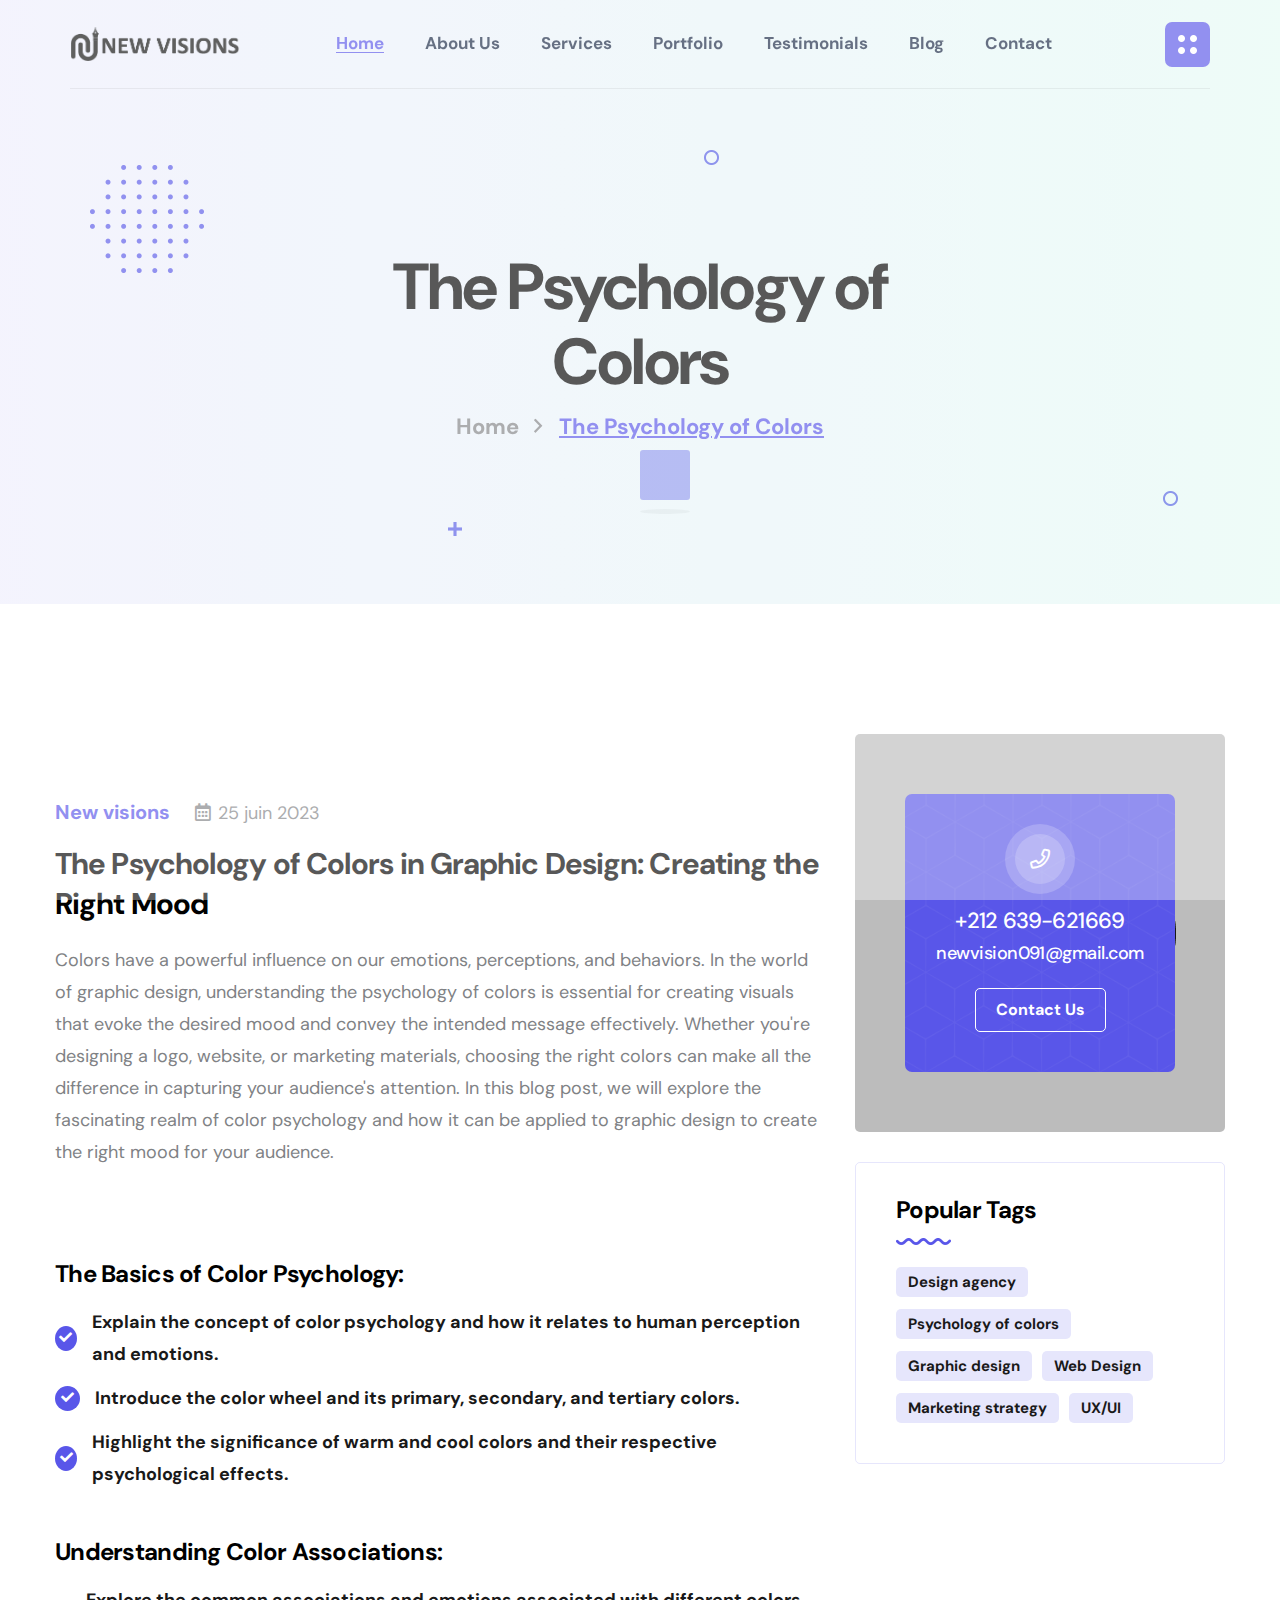
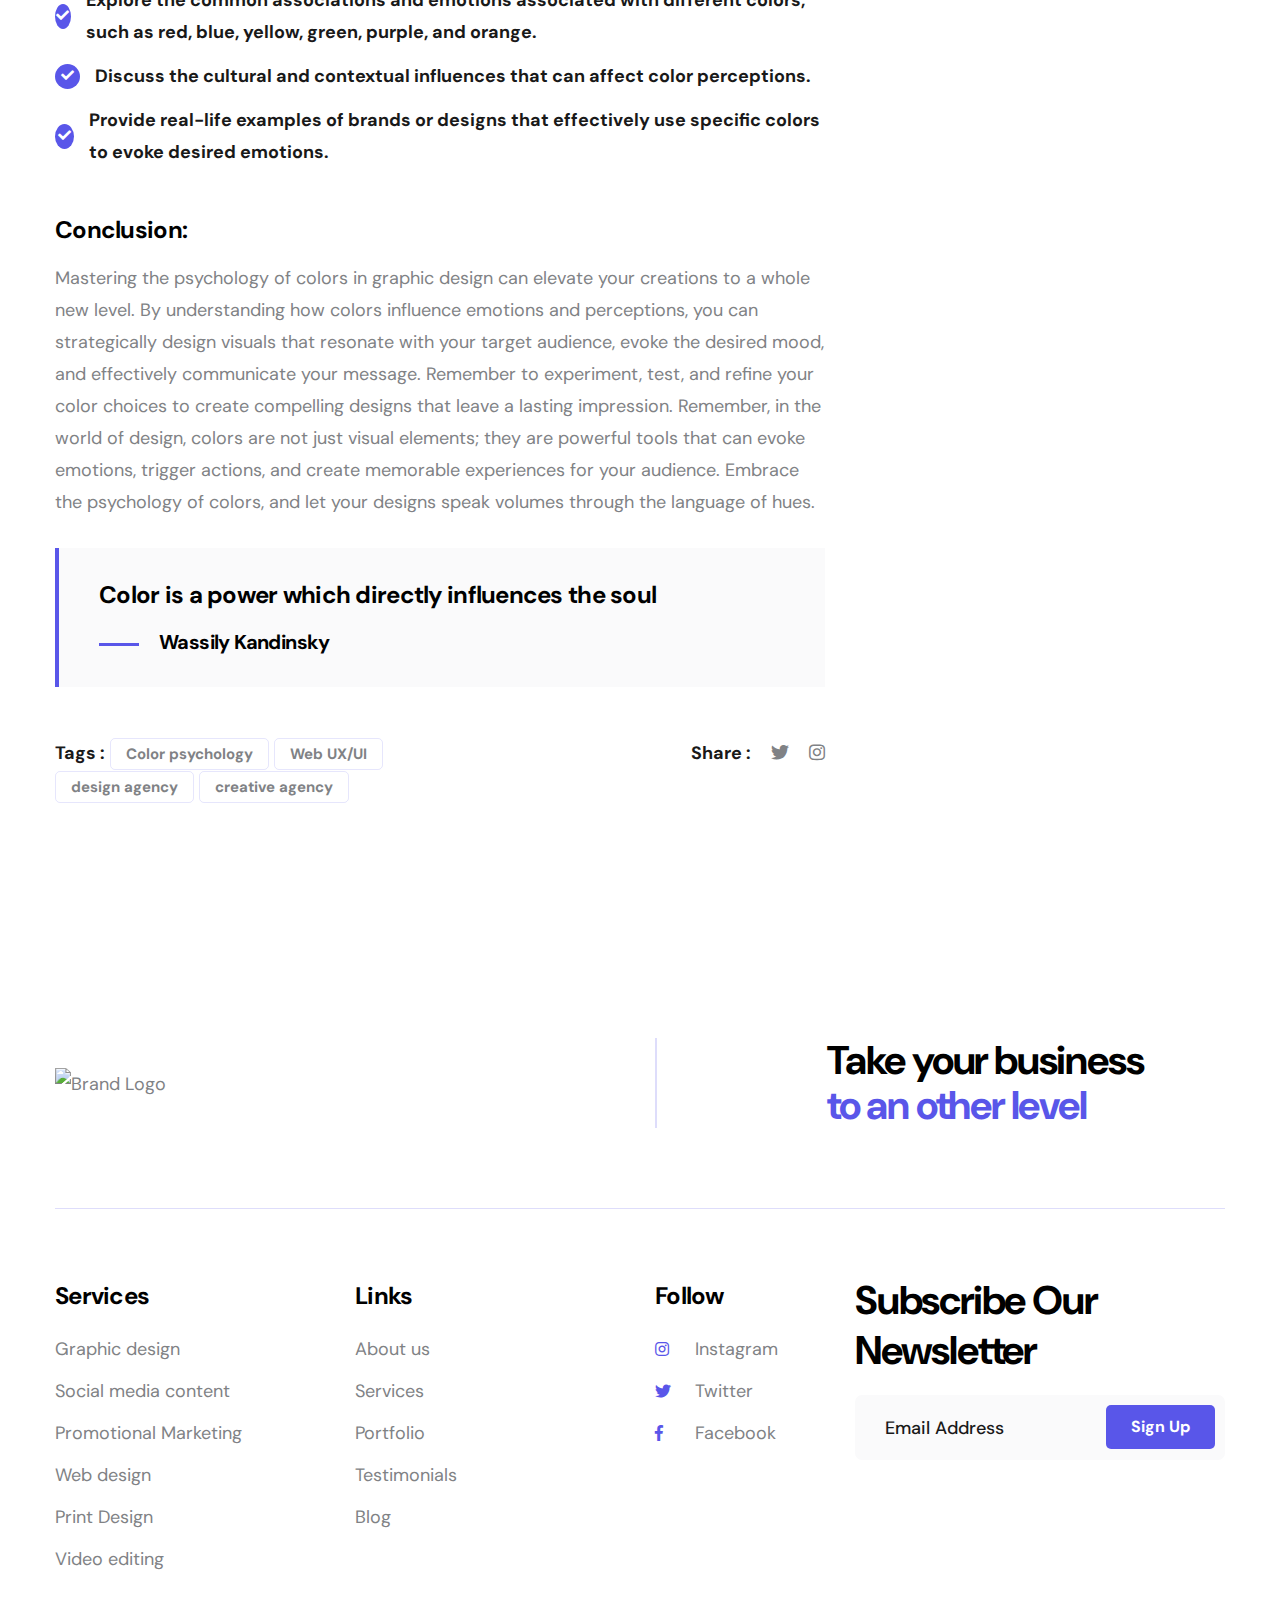
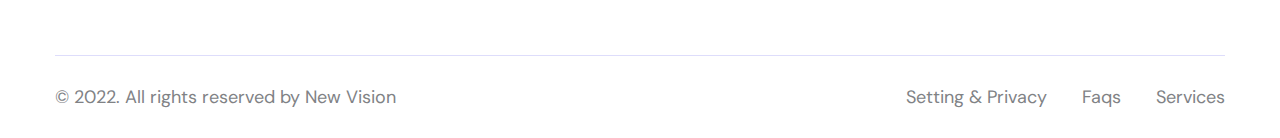
==== blog-details.html @ c5719b94 "Add files via upload" ====
<!DOCTYPE html>
<html lang="en">

<head>
    <!--====== Required meta tags ======-->
    <meta charset="utf-8">
    <meta http-equiv="x-ua-compatible" content="ie=edge">
    <meta name="description" content="">
    <meta name="viewport" content="width=device-width, initial-scale=1, shrink-to-fit=no">
    <!--====== Title ======-->
    <title>New Visions - Design agency</title>
    <!--====== Favicon Icon ======-->
    <link rel="shortcut icon" href="assets/images/favicon.ico" type="image/png">
    <!--====== Default css ======-->
    <link rel="stylesheet" href="assets/css/default.css">
    <!--====== Style css ======-->
    <link rel="stylesheet" href="assets/css/style.css">
    <!--====== Responsive css ======-->
    <link rel="stylesheet" href="assets/css/responsive.css">
</head>

<body>
    <!--====== Start Preloader ======-->
    <div class="preloader">
        <div class="loader">
            <div class="pre-shadow"></div>
            <div class="pre-box"></div>
        </div>
    </div>
    <!--====== End Preloader ======-->
    <!--====== offcanvas-panel ======-->
    <div class="offcanvas-panel">
        <div class="panel-overlay"></div>
        <div class="offcanvas-panel-inner">
            <div class="panel-logo">
                <a href="index.html"><img style="height: 90px; width: auto;" class="lazy"
                        data-src="assets/images/logo/logo-2.png" alt="Qempo"></a>
            </div>
            <div class="about-us">
                <h5 class="panel-widget-title">About Us</h5>
                <p>
                    We are a team of passionate designers and developers who believe in the power of creativity to
                    transform
                    brands and businesses.
                </p>
            </div>
            <div class="contact-us">
                <h5 class="panel-widget-title">Contact Us</h5>
                <ul>
                    <li>
                        <i class="fal fa-map-marker-alt"></i>
                          Morocco
                    </li>
                    <li>
                        <i class="fal fa-envelope-open"></i>
                        <a href="mailto:newvision091@gmail.com"> newvision091@gmail.com</a>
                    </li>
                    <li>
                        <i class="fal fa-phone"></i>
                        <a href="tel:+212 39-621669">+212 39-621669</a>
                    </li>
                </ul>
            </div>
            <a href="#" class="panel-close"><i class="fal fa-times"></i></a>
        </div>
    </div><!--====== offcanvas-panel ======-->
    <!--====== Start Header Section ======-->
    <header class="theme-header transparent-header">
        <!-- header Navigation -->
        <div class="header-navigation navigation-style-v1">
            <div class="nav-overlay"></div>
            <div class="container-fluid">
                <div class="primary-menu">
                    <div class="site-branding">
                        <a href="index.html" class="brand-logo"><img class="lazy"
                                data-src="assets/images/logo/logo-3.png" alt="Site Logo"></a>
                    </div>
                    <div class="nav-menu">
                        <!-- Navbar Close -->
                        <div class="navbar-close"><i class="far fa-times"></i></div>
                        <!-- Nav Search -->
                        <div class="nav-search">
                            <form>
                                <div class="form_group">
                                    <input type="email" class="form_control" placeholder="Search Here" name="email"
                                        required>
                                    <button class="search-btn"><i class="fas fa-search"></i></button>
                                </div>
                            </form>
                        </div>
                        <!-- Main Menu -->
                        <nav class="main-menu">
                            <ul>
                                <li class="menu-item"><a href="#home" class="page-scroll active nav-link">Home</a></li>
                                <li class="menu-item"><a href="#about" class="page-scroll nav-link">About us</a></li>
                                <li class="menu-item"><a href="#services" class="page-scroll nav-link">Services</a></li>
                                <li class="menu-item"><a href="#portfolio" class="page-scroll nav-link">Portfolio</a>
                                </li>
                                <li class="menu-item "><a href="#testimonial"
                                        class="page-scroll nav-link">Testimonials</a></li>
                                <li class="menu-item"><a href="blogs.html">Blog</a></li>
                                <li class="menu-item"><a href="#contact" class="page-scroll nav-link">Contact</a></li>
                            </ul>
                        </nav>
                    </div>
                    <div class="header-right-nav">
                        <ul>
                            <li class="bar-item"><a href="#"><img class="lazy" data-src="assets/images/dot.png"
                                        alt="dot"></a></li>
                            <li class="navbar-toggle-btn">
                                <div class="navbar-toggler">
                                    <span></span>
                                    <span></span>
                                    <span></span>
                                </div>
                            </li>
                        </ul>
                    </div>
                </div>
            </div>

        </div>
    </header><!--====== End Header Section ======-->
    <section class="page-banner bg_cover position-relative z-1">
        <div class="shape shape-one scene"><span data-depth="1"><img src="assets/images/shape/shape-1.png"
                    alt=""></span></div>
        <div class="shape shape-two scene"><span data-depth="2"><img src="assets/images/shape/shape-2.png"
                    alt=""></span></div>
        <div class="shape shape-three scene"><span data-depth="3"><img src="assets/images/shape/shape-3.png"
                    alt=""></span></div>
        <div class="shape shape-four scene"><span data-depth="4"><img src="assets/images/shape/shape-2.png"
                    alt=""></span></div>
        <div class="container">
            <div class="row justify-content-center">
                <div class="col-lg-7">
                    <div class="page-title text-center">
                        <h1>The Psychology of Colors</h1>
                        <ul class="breadcrumbs-link">
                            <li><a href="index.html">Home</a></li>
                            <li class="active">The Psychology of Colors</li>
                        </ul>
                    </div>
                </div>
            </div>
        </div>
    </section>
    <!--====== End Page-banner section ======-->
    <!--====== Start Blog Details section ======-->
    <section class="blog-details-section pt-130 pb-100">
        <div class="container">
            <div class="row">
                <div class="col-xl-8 col-lg-7">
                    <div class="blog-details-wrapper wow fadeInUp">
                        <div class="blog-post-item">
                            <div class="post-thumbnail mb-30">
                                <img src="assets/images/blog/blog-single-1.jpg" alt="">
                            </div>
                            <div class="entry-content">
                                <div class="post-meta">
                                    <ul>
                                        <li><span><a href="index.html" class="cat-link">New visions</a></span></li>
                                        <li><span><i class="far fa-calendar-alt"></i><a href="#">25 juin 2023</a></span>
                                        </li>
                                    </ul>
                                </div>
                                <h3 class="title">The Psychology of Colors in Graphic Design: Creating the Right Mood
                                </h3>
                                <p>Colors have a powerful influence on our emotions, perceptions, and behaviors. In the
                                    world of graphic design, understanding the psychology of colors is essential for
                                    creating visuals that evoke the desired mood and convey the intended message
                                    effectively. Whether you're designing a logo, website, or marketing materials,
                                    choosing the right colors can make all the difference in capturing your audience's
                                    attention. In this blog post, we will explore the fascinating realm of color
                                    psychology and how it can be applied to graphic design to create the right mood for
                                    your audience.
                                </p>
                                <div class="content-img">
                                    <img src="assets/images/blog/blog-single-2.jpg" alt="">
                                </div>
                                <h4>The Basics of Color Psychology:</h4>
                                <ul class="list-style-one mb-45">
                                    <li>Explain the concept of color psychology and how it relates to human perception
                                        and emotions.
                                    </li>
                                    <li>Introduce the color wheel and its primary, secondary, and tertiary colors.
                                    </li>
                                    <li>Highlight the significance of warm and cool colors and their respective
                                        psychological effects.
                                    </li>
                                </ul>


                                <h4>Understanding Color Associations:</h4>
                                <ul class="list-style-one mb-45">
                                    <li>Explore the common associations and emotions associated with different colors,
                                        such as red, blue, yellow, green, purple, and orange.

                                    </li>
                                    <li>Discuss the cultural and contextual influences that can affect color
                                        perceptions.

                                    </li>
                                    <li>Provide real-life examples of brands or designs that effectively use specific
                                        colors to evoke desired emotions.

                                    </li>
                                </ul>



                                <h4>Conclusion:</h4>

                                <p>
                                    Mastering the psychology of colors in graphic design can elevate your creations to a
                                    whole new level. By understanding how colors influence emotions and perceptions, you
                                    can strategically design visuals that resonate with your target audience, evoke the
                                    desired mood, and effectively communicate your message. Remember to experiment,
                                    test, and refine your color choices to create compelling designs that leave a
                                    lasting impression.

                                    Remember, in the world of design, colors are not just visual elements; they are
                                    powerful tools that can evoke emotions, trigger actions, and create memorable
                                    experiences for your audience. Embrace the psychology of colors, and let your
                                    designs speak volumes through the language of hues.




                                </p>
                                <blockquote class="mb-50">
                                    <div class="content">
                                        <h4>Color is a power which directly influences the soul</h4>
                                        <h5>Wassily Kandinsky</h5>
                                    </div>
                                </blockquote>
                                <div class="post-share-tag mb-30">
                                    <div class="row">
                                        <div class="col-lg-6">
                                            <div class="post-tag-cloud mb-30">
                                                <ul>
                                                    <li class="item-heading">Tags :</li>
                                                    <li><a href="#">Color psychology</a></li>
                                                    <li><a href="#">Web UX/UI</a></li>
                                                    <li><a href="#">design agency</a></li>
                                                    <li><a href="#">creative agency</a></li>

                                                </ul>
                                            </div>
                                        </div>
                                        <div class="col-lg-6">
                                            <div class="social-share float-lg-right mb-30">
                                                <ul class="social-link">
                                                    <li class="item-heading">Share :</li>
                                                    <li><a href="https://twitter.com/New_Vision_G"><i
                                                                class="fab fa-twitter"></i></a></li>
                                                    <li><a href="https://www.instagram.com/new_visions_agency/"><i
                                                                class="fab fa-instagram"></i></a></li>
                                                </ul>
                                            </div>
                                        </div>
                                    </div>
                                </div>
                            </div>
                        </div>

                    </div>
                </div>
                <div class="col-xl-4 col-lg-5">
                    <div class="sidebar-widget-area">
                        <div class="widget contact-info-widget bg_cover mb-30 wow fadeInUp"
                            style="background-image: url(assets/images/widget/contact-1.jpg);">
                            <div class="contact-info-box text-center">
                                <div class="icon">
                                    <i class="far fa-phone"></i>
                                </div>
                                <div class="info">
                                    <h4><a href="tel:+01234567899">+212 639-621669</a></h4>
                                    <h5><a href="mailto:support@gmail.com">newvision091@gmail.com</a></h5>
                                    <a href="#" class="main-btn bordered-btn">Contact us</a>
                            </div>
                            </div>
                        </div>
                        <div class="widget tag-cloud-widget mb-30 wow fadeInUp">
                            <h4 class="widget-title">Popular Tags</h4>
                            <a href="#">Design agency</a>
                            <a href="#">Psychology of colors</a>
                            <a href="#">Graphic design</a>
                            <a href="#">Web Design</a>
                            <a href="#">Marketing strategy</a>
                            <a href="#">UX/UI</a>
                        </div>
                    </div>
                </div>
            </div>
        </div>
    </section>
    <!--====== End Blog Details section ======-->
    <!--====== Start Footer ======-->
    <footer class="footer-area">
        <div class="container">
            <div class="footer-top pt-75 pb-40">
                <div class="row align-items-center">
                    <div class="col-md-6">
                        <div class="footer-logo mb-40 wow fadeInLeft">
                            <a href="index.html"> <img style="height: 100px; width: auto;" class="lazy"
                                    data-src="assets/images/logo/logo-2.png" alt="Brand Logo"></a>
                        </div>
                    </div>
                    <div class="col-md-6">
                        <div class="text-wrapper mb-40 wow fadeInRight">
                            <h3>Take your business
                                <span class="blue-dark">to an other level</span>
                            </h3>
                        </div>
                    </div>
                </div>
            </div>
            <div class="footer-widget pt-70 pb-40">
                <div class="row">
                    <div class="col-lg-3 col-md-6 col-sm-12">
                        <div class="widget footer-nav-widget mb-40 wow fadeInUp" data-wow-delay=".15s">
                            <h4 class="widget-title">Services</h4>
                            <ul class="widget-nav">
                                <li><a>Graphic design</a></li>
                                <li><a>Social media content</a></li>
                                <li><a>Promotional Marketing</a></li>
                                <li><a>Web design</a></li>
                                <li><a>Print Design</a></li>
                                <li><a>Video editing</a></li>


                            </ul>
                        </div>
                    </div>
                    <div class="col-lg-3 col-md-6 col-sm-12">
                        <div class="widget footer-nav-widget mb-40 wow fadeInUp" data-wow-delay=".20s">
                            <h4 class="widget-title">Links</h4>
                            <ul class="widget-nav">
                                <li><a href="#about">About us</a></li>
                                <li><a href="#services">Services</a></li>
                                <li><a href="portfolio.html">Portfolio</a></li>
                                <li><a href="#testimonial">Testimonials</a></li>
                                <li><a href="services.html">Blog</a></li>
                            </ul>
                        </div>
                    </div>
                    <div class="col-lg-2 col-md-6 col-sm-12">
                        <div class="widget social-widget mb-40 wow fadeInUp" data-wow-delay=".25s">
                            <h4 class="widget-title">Follow</h4>
                            <ul class="social-nav">
                                <li><a href="https://www.instagram.com/new_visions_agency/?hl=en"><i
                                            class="fab fa-instagram"></i>Instagram</a></li>
                                <li><a href="https://twitter.com/New_Vision_G"><i class="fab fa-twitter"></i>Twitter</a>
                                </li>
                                <li><a href="https://www.facebook.com/newvisionlogos11/"><i
                                            class="fab fa-facebook-f"></i>Facebook</a></li>
                            </ul>
                        </div>
                    </div>
                    <div class="col-lg-4 col-md-6 col-sm-12">
                        <div class="widget newsletter-widget mb-40 wow fadeInUp" data-wow-delay=".30s">
                            <div class="newsletter-content">
                                <h3>Subscribe Our
                                    Newsletter</h3>
                                <form>
                                    <div class="form_group">
                                        <input type="email" class="form_control" placeholder="Email Address"
                                            name="email" required>
                                        <button class="main-btn">Sign Up</button>
                                    </div>
                                </form>
                            </div>
                        </div>
                    </div>
                </div>
            </div>
            <div class="footer-copyright">
                <div class="row">
                    <div class="col-lg-6">
                        <div class="copyright-text">
                            <p>&copy; 2022. All rights reserved by New Vision</p>
                        </div>
                    </div>
                    <div class="col-lg-6">
                        <div class="footer-nav float-lg-right">
                            <ul>
                                <li><a href="service-details.html">Setting & Privacy </a></li>
                                <li><a href="service-details.html">Faqs</a></li>
                                <li><a href="service-details.html">Services</a></li>
                            </ul>
                        </div>
                    </div>
                </div>
            </div>
        </div>
    </footer><!--====== End Footer ======-->
    <!--====== back-to-top ======-->
    <a href="#" class="back-to-top"><i class="far fa-angle-up"></i></a>
    <!--====== Jquery js ======-->
    <script src="assets/vendor/jquery-3.6.0.min.js"></script>
    <!--====== Bootstrap js ======-->
    <script src="assets/vendor/popper/popper.min.js"></script>
    <!--====== Bootstrap js ======-->
    <script src="assets/vendor/bootstrap/js/bootstrap.min.js"></script>
    <!--====== Slick js ======-->
    <script src="assets/vendor/slick/slick.min.js"></script>
    <!--====== Magnific js ======-->
    <script src="assets/vendor/magnific-popup/dist/jquery.magnific-popup.min.js"></script>
    <!--====== Isotope js ======-->
    <script src="assets/vendor/isotope.min.js"></script>
    <!--====== Imagesloaded js ======-->
    <script src="assets/vendor/imagesloaded.min.js"></script>
    <!--====== Counterup js ======-->
    <script src="assets/vendor/jquery.counterup.min.js"></script>
    <!--====== Waypoints js ======-->
    <script src="assets/vendor/jquery.waypoints.js"></script>
    <!--====== Nice-select js ======-->
    <script src="assets/vendor/nice-select/js/jquery.nice-select.min.js"></script>
    <!--====== WOW js ======-->
    <script src="assets/vendor/wow.min.js"></script>
    <!--====== Parallax js ======-->
    <script src="assets/vendor/parallax.min.js"></script>
    <!--====== Main js ======-->
    <script src="assets/js/theme.js"></script>
</body>

</html>
---- assets/css/default.css ----
/*---------------------------------------
    - Margin & Padding
-----------------------------------------*/
/*-- Margin Top --*/
.mt-5 {
  margin-top: 5px; }

.mt-10 {
  margin-top: 10px; }

.mt-15 {
  margin-top: 15px; }

.mt-20 {
  margin-top: 20px; }

.mt-25 {
  margin-top: 25px; }

.mt-30 {
  margin-top: 30px; }

.mt-35 {
  margin-top: 35px; }

.mt-40 {
  margin-top: 40px; }

.mt-45 {
  margin-top: 45px; }

.mt-50 {
  margin-top: 50px; }

.mt-55 {
  margin-top: 55px; }

.mt-60 {
  margin-top: 60px; }

.mt-65 {
  margin-top: 65px; }

.mt-70 {
  margin-top: 70px; }

.mt-75 {
  margin-top: 75px; }

.mt-80 {
  margin-top: 80px; }

.mt-85 {
  margin-top: 85px; }

.mt-90 {
  margin-top: 90px; }

.mt-95 {
  margin-top: 95px; }

.mt-100 {
  margin-top: 100px; }

.mt-105 {
  margin-top: 105px; }

.mt-110 {
  margin-top: 110px; }

.mt-115 {
  margin-top: 115px; }

.mt-120 {
  margin-top: 120px; }

.mt-125 {
  margin-top: 125px; }

.mt-130 {
  margin-top: 130px; }

.mt-135 {
  margin-top: 135px; }

.mt-140 {
  margin-top: 140px; }

.mt-145 {
  margin-top: 145px; }

.mt-150 {
  margin-top: 150px; }

.mt-155 {
  margin-top: 155px; }

.mt-160 {
  margin-top: 160px; }

.mt-165 {
  margin-top: 165px; }

.mt-170 {
  margin-top: 170px; }

.mt-175 {
  margin-top: 175px; }

.mt-180 {
  margin-top: 180px; }

.mt-185 {
  margin-top: 185px; }

.mt-190 {
  margin-top: 190px; }

.mt-195 {
  margin-top: 195px; }

.mt-200 {
  margin-top: 200px; }

.mt-205{
  margin-top: 205px;
}
.mt-210{
  margin-top: 210px;
}
.mt-215{
  margin-top: 215px;
}
.mt-220{
  margin-top: 220px;
}
.mt-225{
  margin-top: 225px;
}
.mt-230{
  margin-top: 230px;
}
.mt-235{
  margin-top: 235px;
}
.mt-240{
  margin-top: 240px;
}
.mt-245{
  margin-top: 245px;
}
.mt-250{
  margin-top: 250px;
}
.mt-255{
  margin-top: 255px;
}
.mt-260{
  margin-top: 260px;
}
.mt-265{
  margin-top: 265px;
}
.mt-270{
  margin-top: 270px;
}
.mt-275{
  margin-top: 275px;
}
.mt-280{
  margin-top: 280px;
}
.mt-285{
  margin-top: 285px;
}
.mt-290{
  margin-top: 290px;
}
.mt-295{
  margin-top: 295px;
}
.mt-300{
  margin-top: 300px;
}
/*-- Margin Bottom --*/
.mb-5 {
  margin-bottom: 5px; }

.mb-10 {
  margin-bottom: 10px; }

.mb-15 {
  margin-bottom: 15px; }

.mb-20 {
  margin-bottom: 20px; }

.mb-25 {
  margin-bottom: 25px; }

.mb-30 {
  margin-bottom: 30px; }

.mb-35 {
  margin-bottom: 35px; }

.mb-40 {
  margin-bottom: 40px; }

.mb-45 {
  margin-bottom: 45px; }

.mb-50 {
  margin-bottom: 50px; }

.mb-55 {
  margin-bottom: 55px; }

.mb-60 {
  margin-bottom: 60px; }

.mb-65 {
  margin-bottom: 65px; }

.mb-70 {
  margin-bottom: 70px; }

.mb-75 {
  margin-bottom: 75px; }

.mb-80 {
  margin-bottom: 80px; }

.mb-85 {
  margin-bottom: 85px; }

.mb-90 {
  margin-bottom: 90px; }

.mb-95 {
  margin-bottom: 95px; }

.mb-100 {
  margin-bottom: 100px; }

.mb-105 {
  margin-bottom: 105px; }

.mb-110 {
  margin-bottom: 110px; }

.mb-115 {
  margin-bottom: 115px; }

.mb-120 {
  margin-bottom: 120px; }

.mb-125 {
  margin-bottom: 125px; }

.mb-130 {
  margin-bottom: 130px; }

.mb-135 {
  margin-bottom: 135px; }

.mb-140 {
  margin-bottom: 140px; }

.mb-145 {
  margin-bottom: 145px; }

.mb-150 {
  margin-bottom: 150px; }

.mb-155 {
  margin-bottom: 155px; }

.mb-160 {
  margin-bottom: 160px; }

.mb-165 {
  margin-bottom: 165px; }

.mb-170 {
  margin-bottom: 170px; }

.mb-175 {
  margin-bottom: 175px; }

.mb-180 {
  margin-bottom: 180px; }

.mb-185 {
  margin-bottom: 185px; }

.mb-190 {
  margin-bottom: 190px; }

.mb-195 {
  margin-bottom: 195px; }

.mb-200 {
  margin-bottom: 200px; }

.mb-205 {
  margin-bottom: 205px; }

.mb-210 {
  margin-bottom: 210px; }

.mb-215 {
  margin-bottom: 215px; }

.mb-220 {
  margin-bottom: 220px; }

.mb-225 {
  margin-bottom: 225px; }

.mb-230 {
  margin-bottom: 230px; }

.mb-235 {
  margin-bottom: 235px; }

.mb-240 {
  margin-bottom: 240px; }

.mb-245 {
  margin-bottom: 245px; }

.mb-250 {
  margin-bottom: 250px; }

.mb-255 {
  margin-bottom: 255px; }

.mb-260 {
  margin-bottom: 260px; }

.mb-265 {
  margin-bottom: 265px; }

.mb-270 {
  margin-bottom: 270px; }

.mb-275 {
  margin-bottom: 275px; }

.mb-280 {
  margin-bottom: 280px; }

.mb-285 {
  margin-bottom: 285px; }

.mb-290 {
  margin-bottom: 290px; }

.mb-295 {
  margin-bottom: 295px; }

.mb-300 {
  margin-bottom: 300px; }

/*-- Margin Left --*/
.ml-5 {
  margin-left: 5px; }

.ml-10 {
  margin-left: 10px; }

.ml-15 {
  margin-left: 15px; }

.ml-20 {
  margin-left: 20px; }

.ml-25 {
  margin-left: 25px; }

.ml-30 {
  margin-left: 30px; }

.ml-35 {
  margin-left: 35px; }

.ml-40 {
  margin-left: 40px; }

.ml-45 {
  margin-left: 45px; }

.ml-50 {
  margin-left: 50px; }

.ml-55 {
  margin-left: 55px; }

.ml-60 {
  margin-left: 60px; }

.ml-65 {
  margin-left: 65px; }

.ml-70 {
  margin-left: 70px; }

.ml-75 {
  margin-left: 75px; }

.ml-80 {
  margin-left: 80px; }

.ml-85 {
  margin-left: 85px; }

.ml-90 {
  margin-left: 90px; }

.ml-95 {
  margin-left: 95px; }

.ml-100 {
  margin-left: 100px; }

.ml-105 {
  margin-left: 105px; }

.ml-110 {
  margin-left: 110px; }

.ml-115 {
  margin-left: 115px; }

.ml-120 {
  margin-left: 120px; }

.ml-125 {
  margin-left: 125px; }

.ml-130 {
  margin-left: 130px; }

.ml-135 {
  margin-left: 135px; }

.ml-140 {
  margin-left: 140px; }

.ml-145 {
  margin-left: 145px; }

.ml-150 {
  margin-left: 150px; }

.ml-155 {
  margin-left: 155px; }

.ml-160 {
  margin-left: 160px; }

.ml-165 {
  margin-left: 165px; }

.ml-170 {
  margin-left: 170px; }

.ml-175 {
  margin-left: 175px; }

.ml-180 {
  margin-left: 180px; }

.ml-185 {
  margin-left: 185px; }

.ml-190 {
  margin-left: 190px; }

.ml-195 {
  margin-left: 195px; }

.ml-200 {
  margin-left: 200px; }

.ml-205{
  margin-left: 205px;
}
.ml-210{
  margin-left: 210px;
}
.ml-215{
  margin-left: 215px;
}
.ml-220{
  margin-left: 220px;
}
.ml-225{
  margin-left: 225px;
}
.ml-230{
  margin-left: 230px;
}
.ml-235{
  margin-left: 235px;
}
.ml-240{
  margin-left: 240px;
}
.ml-245{
  margin-left: 245px;
}
.ml-250{
  margin-left: 250px;
}
.ml-255{
  margin-left: 255px;
}
.ml-260{
  margin-left: 260px;
}
.ml-265{
  margin-left: 265px;
}
.ml-270{
  margin-left: 270px;
}
.ml-275{
  margin-left: 275px;
}
.ml-280{
  margin-left: 280px;
}
.ml-285{
  margin-left: 285px;
}
.ml-290{
  margin-left: 290px;
}
.ml-295{
  margin-left: 295px;
}
.ml-300{
  margin-left: 300px;
}
/*-- Margin Right --*/
.mr-5 {
  margin-right: 5px; }

.mr-10 {
  margin-right: 10px; }

.mr-15 {
  margin-right: 15px; }

.mr-20 {
  margin-right: 20px; }

.mr-25 {
  margin-right: 25px; }

.mr-30 {
  margin-right: 30px; }

.mr-35 {
  margin-right: 35px; }

.mr-40 {
  margin-right: 40px; }

.mr-45 {
  margin-right: 45px; }

.mr-50 {
  margin-right: 50px; }

.mr-55 {
  margin-right: 55px; }

.mr-60 {
  margin-right: 60px; }

.mr-65 {
  margin-right: 65px; }

.mr-70 {
  margin-right: 70px; }

.mr-75 {
  margin-right: 75px; }

.mr-80 {
  margin-right: 80px; }

.mr-85 {
  margin-right: 85px; }

.mr-90 {
  margin-right: 90px; }

.mr-95 {
  margin-right: 95px; }

.mr-100 {
  margin-right: 100px; }

.mr-105 {
  margin-right: 105px; }

.mr-110 {
  margin-right: 110px; }

.mr-115 {
  margin-right: 115px; }

.mr-120 {
  margin-right: 120px; }

.mr-125 {
  margin-right: 125px; }

.mr-130 {
  margin-right: 130px; }

.mr-135 {
  margin-right: 135px; }

.mr-140 {
  margin-right: 140px; }

.mr-145 {
  margin-right: 145px; }

.mr-150 {
  margin-right: 150px; }

.mr-155 {
  margin-right: 155px; }

.mr-160 {
  margin-right: 160px; }

.mr-165 {
  margin-right: 165px; }

.mr-170 {
  margin-right: 170px; }

.mr-175 {
  margin-right: 175px; }

.mr-180 {
  margin-right: 180px; }

.mr-185 {
  margin-right: 185px; }

.mr-190 {
  margin-right: 190px; }

.mr-195 {
  margin-right: 195px; }

.mr-200 {
  margin-right: 200px; }

.mr-205{
  margin-right: 205px;
}
.mr-210{
  margin-right: 210px;
}
.mr-215{
  margin-right: 215px;
}
.mr-220{
  margin-right: 220px;
}
.mr-225{
  margin-right: 225px;
}
.mr-230{
  margin-right: 230px;
}
.mr-235{
  margin-right: 235px;
}
.mr-240{
  margin-right: 240px;
}
.mr-245{
  margin-right: 245px;
}
.mr-250{
  margin-right: 250px;
}
.mr-255{
  margin-right: 255px;
}
.mr-260{
  margin-right: 260px;
}
.mr-265{
  margin-right: 265px;
}
.mr-270{
  margin-right: 270px;
}
.mr-275{
  margin-right: 275px;
}
.mr-280{
  margin-right: 280px;
}
.mr-285{
  margin-right: 285px;
}
.mr-290{
  margin-right: 290px;
}
.mr-295{
  margin-right: 295px;
}
.mr-300{
  margin-right: 300px;
}
/*-- Padding Top --*/
.pt-5 {
  padding-top: 5px; }

.pt-10 {
  padding-top: 10px; }

.pt-15 {
  padding-top: 15px; }

.pt-20 {
  padding-top: 20px; }

.pt-25 {
  padding-top: 25px; }

.pt-30 {
  padding-top: 30px; }

.pt-35 {
  padding-top: 35px; }

.pt-40 {
  padding-top: 40px; }

.pt-45 {
  padding-top: 45px; }

.pt-50 {
  padding-top: 50px; }

.pt-55 {
  padding-top: 55px; }

.pt-60 {
  padding-top: 60px; }

.pt-65 {
  padding-top: 65px; }

.pt-70 {
  padding-top: 70px; }

.pt-75 {
  padding-top: 75px; }

.pt-80 {
  padding-top: 80px; }

.pt-85 {
  padding-top: 85px; }

.pt-90 {
  padding-top: 90px; }

.pt-95 {
  padding-top: 95px; }

.pt-100 {
  padding-top: 100px; }

.pt-105 {
  padding-top: 105px; }

.pt-110 {
  padding-top: 110px; }

.pt-115 {
  padding-top: 115px; }

.pt-120 {
  padding-top: 120px; }

.pt-125 {
  padding-top: 125px; }

.pt-130 {
  padding-top: 130px; }

.pt-135 {
  padding-top: 135px; }

.pt-140 {
  padding-top: 140px; }

.pt-145 {
  padding-top: 145px; }

.pt-150 {
  padding-top: 150px; }

.pt-155 {
  padding-top: 155px; }

.pt-160 {
  padding-top: 160px; }

.pt-165 {
  padding-top: 165px; }

.pt-170 {
  padding-top: 170px; }

.pt-175 {
  padding-top: 175px; }

.pt-180 {
  padding-top: 180px; }

.pt-185 {
  padding-top: 185px; }

.pt-190 {
  padding-top: 190px; }

.pt-195 {
  padding-top: 195px; }

.pt-200 {
  padding-top: 200px; }

.pt-205 {
  padding-top: 205px; }

.pt-210 {
  padding-top: 210px; }

.pt-215 {
  padding-top: 215px; }

.pt-220 {
  padding-top: 220px; }

.pt-225 {
  padding-top: 225px; }

.pt-230 {
  padding-top: 230px; }

.pt-235 {
  padding-top: 235px; }

.pt-240 {
  padding-top: 240px; }

.pt-245 {
  padding-top: 245px; }

.pt-250 {
  padding-top: 250px; }

.pt-255 {
  padding-top: 255px; }

.pt-260 {
  padding-top: 260px; }

.pt-265 {
  padding-top: 265px; }

.pt-270 {
  padding-top: 270px; }

.pt-275 {
  padding-top: 275px; }

.pt-280 {
  padding-top: 280px; }

.pt-285 {
  padding-top: 285px; }

.pt-290 {
  padding-top: 290px; }

.pt-295 {
  padding-top: 295px; }

.pt-300 {
  padding-top: 300px; }

/*-- Padding Bottom --*/
.pb-5 {
  padding-bottom: 5px; }

.pb-10 {
  padding-bottom: 10px; }

.pb-15 {
  padding-bottom: 15px; }

.pb-20 {
  padding-bottom: 20px; }

.pb-25 {
  padding-bottom: 25px; }

.pb-30 {
  padding-bottom: 30px; }

.pb-35 {
  padding-bottom: 35px; }

.pb-40 {
  padding-bottom: 40px; }

.pb-45 {
  padding-bottom: 45px; }

.pb-50 {
  padding-bottom: 50px; }

.pb-55 {
  padding-bottom: 55px; }

.pb-60 {
  padding-bottom: 60px; }

.pb-65 {
  padding-bottom: 65px; }

.pb-70 {
  padding-bottom: 70px; }

.pb-75 {
  padding-bottom: 75px; }

.pb-80 {
  padding-bottom: 80px; }

.pb-85 {
  padding-bottom: 85px; }

.pb-90 {
  padding-bottom: 90px; }

.pb-95 {
  padding-bottom: 95px; }

.pb-100 {
  padding-bottom: 100px; }

.pb-105 {
  padding-bottom: 105px; }

.pb-110 {
  padding-bottom: 110px; }

.pb-115 {
  padding-bottom: 115px; }

.pb-120 {
  padding-bottom: 120px; }

.pb-125 {
  padding-bottom: 125px; }

.pb-130 {
  padding-bottom: 130px; }

.pb-135 {
  padding-bottom: 135px; }

.pb-140 {
  padding-bottom: 140px; }

.pb-145 {
  padding-bottom: 145px; }

.pb-150 {
  padding-bottom: 150px; }

.pb-155 {
  padding-bottom: 155px; }

.pb-160 {
  padding-bottom: 160px; }

.pb-165 {
  padding-bottom: 165px; }

.pb-170 {
  padding-bottom: 170px; }

.pb-175 {
  padding-bottom: 175px; }

.pb-180 {
  padding-bottom: 180px; }

.pb-185 {
  padding-bottom: 185px; }

.pb-190 {
  padding-bottom: 190px; }

.pb-195 {
  padding-bottom: 195px; }

.pb-200 {
  padding-bottom: 200px; }

.pb-205 {
  padding-bottom: 205px; }

.pb-210 {
  padding-bottom: 210px; }

.pb-215 {
  padding-bottom: 215px; }

.pb-220 {
  padding-bottom: 220px; }

.pb-225 {
  padding-bottom: 225px; }

.pb-230 {
  padding-bottom: 230px; }

.pb-235 {
  padding-bottom: 235px; }

.pb-240 {
  padding-bottom: 240px; }

.pb-245 {
  padding-bottom: 245px; }

.pb-250 {
  padding-bottom: 250px; }

.pb-255 {
  padding-bottom: 255px; }

.pb-260 {
  padding-bottom: 260px; }

.pb-265 {
  padding-bottom: 265px; }

.pb-270 {
  padding-bottom: 270px; }

.pb-275 {
  padding-bottom: 275px; }

.pb-280 {
  padding-bottom: 280px; }

.pb-285 {
  padding-bottom: 285px; }

.pb-290 {
  padding-bottom: 290px; }

.pb-295 {
  padding-bottom: 295px; }

.pb-300 {
  padding-bottom: 300px; }

/*-- Padding Left --*/
.pl-5 {
  padding-left: 5px; }

.pl-10 {
  padding-left: 10px; }

.pl-15 {
  padding-left: 15px; }

.pl-20 {
  padding-left: 20px; }

.pl-25 {
  padding-left: 25px; }

.pl-30 {
  padding-left: 30px; }

.pl-35 {
  padding-left: 35px; }

.pl-40 {
  padding-left: 40px; }

.pl-45 {
  padding-left: 45px; }

.pl-50 {
  padding-left: 50px; }

.pl-55 {
  padding-left: 55px; }

.pl-60 {
  padding-left: 60px; }

.pl-65 {
  padding-left: 65px; }

.pl-70 {
  padding-left: 70px; }

.pl-75 {
  padding-left: 75px; }

.pl-80 {
  padding-left: 80px; }

.pl-85 {
  padding-left: 85px; }

.pl-90 {
  padding-left: 90px; }

.pl-95 {
  padding-left: 95px; }

.pl-100 {
  padding-left: 100px; }

.pl-105 {
  padding-left: 105px; }

.pl-110 {
  padding-left: 110px; }

.pl-115 {
  padding-left: 115px; }

.pl-120 {
  padding-left: 120px; }

.pl-125 {
  padding-left: 125px; }

.pl-130 {
  padding-left: 130px; }

.pl-135 {
  padding-left: 135px; }

.pl-140 {
  padding-left: 140px; }

.pl-145 {
  padding-left: 145px; }

.pl-150 {
  padding-left: 150px; }

.pl-155 {
  padding-left: 155px; }

.pl-160 {
  padding-left: 160px; }

.pl-165 {
  padding-left: 165px; }

.pl-170 {
  padding-left: 170px; }

.pl-175 {
  padding-left: 175px; }

.pl-180 {
  padding-left: 180px; }

.pl-185 {
  padding-left: 185px; }

.pl-190 {
  padding-left: 190px; }

.pl-195 {
  padding-left: 195px; }

.pl-200 {
  padding-left: 200px; }

.pl-205 {
  padding-left: 205px; }

.pl-210 {
  padding-left: 210px; }

.pl-215 {
  padding-left: 215px; }

.pl-220 {
  padding-left: 220px; }

.pl-225 {
  padding-left: 225px; }

.pl-230 {
  padding-left: 230px; }

.pl-235 {
  padding-left: 235px; }

.pl-240 {
  padding-left: 240px; }

.pl-245 {
  padding-left: 245px; }

.pl-250 {
  padding-left: 250px; }

.pl-255 {
  padding-left: 255px; }

.pl-260 {
  padding-left: 260px; }

.pl-265 {
  padding-left: 265px; }

.pl-270 {
  padding-left: 270px; }

.pl-275 {
  padding-left: 275px; }

.pl-280 {
  padding-left: 280px; }

.pl-285 {
  padding-left: 285px; }

.pl-290 {
  padding-left: 290px; }

.pl-295 {
  padding-left: 295px; }

.pl-300 {
  padding-left: 300px; }
/*-- Padding Right --*/
.pr-5 {
  padding-right: 5px; }

.pr-10 {
  padding-right: 10px; }

.pr-15 {
  padding-right: 15px; }

.pr-20 {
  padding-right: 20px; }

.pr-25 {
  padding-right: 25px; }

.pr-30 {
  padding-right: 30px; }

.pr-35 {
  padding-right: 35px; }

.pr-40 {
  padding-right: 40px; }

.pr-45 {
  padding-right: 45px; }

.pr-50 {
  padding-right: 50px; }

.pr-55 {
  padding-right: 55px; }

.pr-60 {
  padding-right: 60px; }

.pr-65 {
  padding-right: 65px; }

.pr-70 {
  padding-right: 70px; }

.pr-75 {
  padding-right: 75px; }

.pr-80 {
  padding-right: 80px; }

.pr-85 {
  padding-right: 85px; }

.pr-90 {
  padding-right: 90px; }

.pr-95 {
  padding-right: 95px; }

.pr-100 {
  padding-right: 100px; }

.pr-105 {
  padding-right: 105px; }

.pr-110 {
  padding-right: 110px; }

.pr-115 {
  padding-right: 115px; }

.pr-120 {
  padding-right: 120px; }

.pr-125 {
  padding-right: 125px; }

.pr-130 {
  padding-right: 130px; }

.pr-135 {
  padding-right: 135px; }

.pr-140 {
  padding-right: 140px; }

.pr-145 {
  padding-right: 145px; }

.pr-150 {
  padding-right: 150px; }

.pr-155 {
  padding-right: 155px; }

.pr-160 {
  padding-right: 160px; }

.pr-165 {
  padding-right: 165px; }

.pr-170 {
  padding-right: 170px; }

.pr-175 {
  padding-right: 175px; }

.pr-180 {
  padding-right: 180px; }

.pr-185 {
  padding-right: 185px; }

.pr-190 {
  padding-right: 190px; }

.pr-195 {
  padding-right: 195px; }

.pr-200 {
  padding-right: 200px; }

.pr-205 {
  padding-right: 205px; }

.pr-210 {
  padding-right: 210px; }

.pr-215 {
  padding-right: 215px; }

.pr-220 {
  padding-right: 220px; }

.pr-225 {
  padding-right: 225px; }

.pr-230 {
  padding-right: 230px; }

.pr-235 {
  padding-right: 235px; }

.pr-240 {
  padding-right: 240px; }

.pr-245 {
  padding-right: 245px; }

.pr-250 {
  padding-right: 250px; }

.pr-255 {
  padding-right: 255px; }

.pr-260 {
  padding-right: 260px; }

.pr-265 {
  padding-right: 265px; }

.pr-270 {
  padding-right: 270px; }

.pr-275 {
  padding-right: 275px; }

.pr-280 {
  padding-right: 280px; }

.pr-285 {
  padding-right: 285px; }

.pr-290 {
  padding-right: 290px; }

.pr-295 {
  padding-right: 295px; }

.pr-300 {
  padding-right: 300px; }
---- assets/css/style.css ----
/*-----------------------------------------------------------------------------------

    Template Name: Pixlab - Creative Agency HTML Template
    Description: Pixlab – Creative Agency HTML Template have an awesome design for a website of Agency, Web Studio, Blog, Gallery Photo, Corporate Company, Community and other. It’s the clean, modern and beautiful grid-based template.
    Author:  Wordpressriver
    Author URI: https://themeforest.net/user/wordpressriver
    Version: 1.0

----------------------------------------------------------------------------------
    ===================
        CSS INDEX
    ===================

    
    01. Start Common  css
    02. Start Header css
    03. Hero css
    04. About css
    05. Service css
    06. Portfolio css
    07. Counter css
    08. Testimonial css
    09. CTA Section css
    10. Pricing css
    11. Team  css
    12. Skill  css
    13. Elements  css
    14. Blog Section css
    15. Contact css
    16. Footer css

----------------------------------------------------------------------------------*/


/*---==========================
   01. Start Common  css 
=========================---*/
/* Google Font */
@import url('https://fonts.googleapis.com/css2?family=DM+Sans:wght@400;500;700&display=swap');

/* Animate css */
@import url(../vendor/animate.css);
/* Flaticon css */
@import url(../fonts/flaticon/flaticon.css);
/* Fontawesome css */
@import url(../fonts/fontawesome/css/all.min.css);
/* Bootstrap css */
@import url(../vendor/bootstrap/css/bootstrap.min.css);
/* Slick css */
@import url(../vendor/slick/slick.css);
/* Magnific css */
@import url(../vendor/magnific-popup/dist/magnific-popup.css);
/* Nice-select css */
@import url(../vendor/nice-select/css/nice-select.css);

/* Root css */
:root {
	--text-color: #808285;
	--heading: #191919;
    --blue-dark: #5956e9;
	--light-gray: #fafafb;
	--dmsans: 'DM Sans', sans-serif;
}
*{
    margin: 0;
    padding: 0;
    -webkit-box-sizing: border-box;
            box-sizing: border-box;
    scroll-behavior: smooth;
}
html{
    font-size: 100%;
}
a{
    color: inherit;
    text-decoration: none;
    -webkit-transition: all .3s;
    -o-transition: all .3s;
    transition: all .3s;
}
a:hover,a:focus{
    color: inherit;
    text-decoration: none;
}
i,
span,
a{
    display: inline-block;
}
h1,
h2,
h3,
h4,
h5{
    font-weight: 700;
	letter-spacing: -0.03em;
}
h1,
h2,
h3,
h4,
h5,
h6{
    color: #000000;
    margin: 0px;
    font-family: var(--dmsans);
    font-weight: 700;
}
h1{
    font-size: 65px;
    line-height: 75px;
}
h2{
    font-size: 55px;
    line-height: 60px;
}
h3{
    font-size: 27px;
    line-height: 38px;
}
h4{
    font-size: 24px;
    line-height: 34px;

}
h5{
    font-size: 20px;
    line-height: 30px;
}
h6{
    font-size: 16px;
    line-height: 26px;
}
ul,
ol {
	margin: 0px;
	padding: 0px;
	list-style-type: none;
}
p {
	margin: 0px;
}
input,
textarea {
	display: inherit;
}
input:focus,
textarea:focus{
	outline: none;
}
img {
	max-width: 100%;
}
blockquote{
	margin: 0;
}
body {
	font-family: var(--dmsans);
	font-weight: normal;
	font-style: normal;
	color: var(--text-color);
	font-size: 18px;
	line-height: 32px;
	overflow-x: hidden;
}
.bg_cover {
	background-position: center center;
	background-size: cover;
	background-repeat: no-repeat;
}
.slick-slide {
	outline: 0;
}
.form_group {
	position: relative;
}
.form_control{
	width: 100%;
	border: none;
    font-weight: 500;
}
ul.social-link li{
	display: inline-block;
}
.section-title .sub-title{
    position: relative;
    font-weight: 700;
    color: var(--blue-dark);
}
.section-title .st-one{
    font-size: 24px;
    padding: 17px 35px;
    z-index: 1;
    margin-bottom: 25px;
}
.section-title .st-one:after{
    position: absolute;
    content: "";
    width: 100%;
    left: 0;
    background: url(../images/border-1.png) no-repeat;
    background-size: 100% 100%;
    z-index: -1;
    background-position: bottom;
    top: auto;
    bottom: 0;
    height: 100%;
}
.section-title .st-two{
    font-size: 20px;
    font-weight: 700;
    color: var(--blue-dark);
    margin-bottom: 20px;
}
.section-title .st-two:before{
    margin-right: 25px;
}
.section-title .st-two:after{
    margin-left: 25px;
}
.section-title .st-two:before,
.section-title .st-two:after{
    display: inline-block;
    vertical-align: middle;
    width: 30px;
    height: 3px;
    content: '';
    border-radius: 1.5px;
    background-color: var(--blue-dark);
}
.section-title-right .st-two:before,
.section-title-left .st-two:after{
    display: none;
}
.section-title h2{
    margin-bottom: 22px;
}
.section-title p{
    font-size: 22px;
    font-weight: 500;
}
.section-title-white .st-one:after{
    background: url(../images/border-2.png) no-repeat bottom;
    background-size: 100% 100%;
}
.section-title-white .st-two:before,
.section-title-white .st-two:after{
    background-color: #fff;
}
.section-title-white .sub-title,
.section-title-white p,
.section-title-white h2{
	color: #fff;
}
.font-45{
    font-size: 45px;
    line-height: 50px;
}

.fill-text {
    line-height: 1;
    letter-spacing: -0.03em;
    margin: 0 auto;
    text-align: center;
    color: transparent;
    -webkit-text-stroke-width: 1px;
    -webkit-text-stroke-color: rgba(44, 44, 44, 0.1);
}
.gradient-body{
    position: relative;
    z-index: 1;
}
.gradient-body:after{
    position: absolute;
    top: 0;
    left: 0;
    content: '';
    width: 100%;
    height: 100%;
    opacity: 0.149;
    background: -webkit-gradient( linear, left top, right top, from(rgb(89,86,233)), to(rgb(0,208,156)));
    background: -o-linear-gradient( left, rgb(89,86,233) 0%, rgb(0,208,156) 100%);
    background: linear-gradient( 90deg, rgb(89,86,233) 0%, rgb(0,208,156) 100%);
    z-index: -1;
}
.container-1450{
    max-width: 100%;
    padding-right: 15px;
    padding-left: 15px;
    margin-right: auto;
    margin-left: auto;
}
.container-1350{
    max-width: 1380px;
    margin-left: auto;
    margin-right: auto;
    padding-left: 15px;
    padding-right: 15px;
}
@media only screen and (min-width: 1200px) {
	.container {
		max-width: 1200px;
	}
}
@media only screen and (min-width: 1550px){
    .container-1450{
        max-width: 1480px;
    }
}
/* All colors */

.blue-dark{
    color: var(--blue-dark);
}

/* All Bg */

.dark-blue-bg{
    background-color: var(--blue-dark);
}
/* .light-gray-bg{
    background-color: var(--light-gray);
} */
.light-gray-bg{
    background-color: #f9f9f9;
}


/* All Button */

button {
	border: none;
}
.main-btn{
	display: -webkit-inline-box;
	display: -ms-inline-flexbox;
	display: inline-flex;
    -webkit-box-align: center;
        -ms-flex-align: center;
            align-items: center;
    justify-content: center;
	padding: 12px 35px;
	background-color: var(--blue-dark);
	color: #fff;
	font-size: 16px;
	font-family: var(--dmsans);
	text-transform: capitalize;
	font-weight: 700;
	border-radius: 5px;
    -webkit-transition: all .3s;
    -o-transition: all .3s;
    transition: all .3s;
}
.main-btn:hover{
    background-color: var(--heading);
    color: #fff;
}
.main-btn.bordered-btn{
    background-color: transparent;
    border: 1px solid;
}
.bordered-btn.btn-white{
    border-color: #fff;
}
.bordered-btn.btn-white:hover{
    background-color: var(--heading);
    color: #fff;
    border-color: transparent;
}
.bordered-btn.btn-blue{
    border-color: var(--blue-dark);
    color: var(--blue-dark);
}
.bordered-btn.btn-blue:hover{
    background-color: var(--blue-dark);
    border-color: transparent;
    color: #fff;
}
.arrow-btn:after{
    display: inline-block;
    content: '\f105';
    font-family: 'Font Awesome 5 Pro';
    font-weight: 400;
    margin-left: 10px;
}
.btn-link{
    font-size: 18px;
    font-weight: 700;
    color: var(--blue-dark);
    text-decoration: underline;
}
.btn-link:after{
    display: inline-block;
    vertical-align: middle;
    content: '\f178';
    font-family: 'Font Awesome 5 Pro';
    font-weight: 400;
    margin-left: 10px;
}
.btn-link-two:before{
    display: inline-block;
    content: '';
    width: 25px;
    height: 2px;
    background-color: var(--blue-dark);
    vertical-align: middle;
    margin-right: 12px;
    margin-bottom: 3px;
}
/* Preloader CSS */
.preloader {
    background-color: #fff;
    bottom: 0;
    height: 100vh;
    left: 0;
    position: fixed;
    right: 0;
    top: 0;
    width: 100vw;
    display: -webkit-box;
    display: -ms-flexbox;
    display: flex;
    -webkit-box-align: center;
        -ms-flex-align: center;
            align-items: center;
    -webkit-box-pack: center;
        -ms-flex-pack: center;
            justify-content: center;
    z-index: 99999;
}
.preloader .loader {
    margin: 0 auto;
    
    position: relative;
    text-align: center;
}
.preloader .pre-box {
    width: 50px;
    height: 50px;
    background: var(--blue-dark);
    -webkit-animation: animate .5s linear infinite;
            animation: animate .5s linear infinite;
    position: absolute;
    top: 0;
    left: 0;
    border-radius: 3px;
}
.preloader .pre-shadow { 
    width: 50px;
    height: 5px;
    background: #000;
    opacity: 0.1;
    position: absolute;
    top: 59px;
    left: 0;
    border-radius: 50%;
    -webkit-animation: shadow .5s linear infinite;
            animation: shadow .5s linear infinite;
}
@-webkit-keyframes animate {
    17% { border-bottom-right-radius: 3px; }
    25% { -webkit-transform: translateY(9px) rotate(22.5deg); transform: translateY(9px) rotate(22.5deg); }
    50% {
      -webkit-transform: translateY(18px) scale(1,.9) rotate(45deg) ;
              transform: translateY(18px) scale(1,.9) rotate(45deg) ;
      border-bottom-right-radius: 40px;
    }
    75% { -webkit-transform: translateY(9px) rotate(67.5deg); transform: translateY(9px) rotate(67.5deg); }
    100% { -webkit-transform: translateY(0) rotate(90deg); transform: translateY(0) rotate(90deg); }
}
@keyframes animate {
    17% { border-bottom-right-radius: 3px; }
    25% { -webkit-transform: translateY(9px) rotate(22.5deg); transform: translateY(9px) rotate(22.5deg); }
    50% {
      -webkit-transform: translateY(18px) scale(1,.9) rotate(45deg) ;
              transform: translateY(18px) scale(1,.9) rotate(45deg) ;
      border-bottom-right-radius: 40px;
    }
    75% { -webkit-transform: translateY(9px) rotate(67.5deg); transform: translateY(9px) rotate(67.5deg); }
    100% { -webkit-transform: translateY(0) rotate(90deg); transform: translateY(0) rotate(90deg); }
} 

@-webkit-keyframes shadow {
    50% {
      -webkit-transform: scale(1.2,1);
              transform: scale(1.2,1);
    }
} 

@keyframes shadow {
    50% {
      -webkit-transform: scale(1.2,1);
              transform: scale(1.2,1);
    }
}


/* Floating css */

.animate-float-x {
    -webkit-animation-name: float-x;
    animation-name: float-x;
    -webkit-animation-duration: 2s;
    animation-duration: 2s;
    -webkit-animation-iteration-count: infinite;
    animation-iteration-count: infinite;
    -webkit-animation-timing-function: linear;
    animation-timing-function: linear;
}
  
.animate-float-y {
    -webkit-animation-name: float-y;
    animation-name: float-y;
    -webkit-animation-duration: 2s;
    animation-duration: 2s;
    -webkit-animation-iteration-count: infinite;
    animation-iteration-count: infinite;
    -webkit-animation-timing-function: linear;
    animation-timing-function: linear;
}
  
@-webkit-keyframes float-x {
    0% {
      -webkit-transform: translateX(-20px);
      transform: translateX(-20px);
    }
    50% {
      -webkit-transform: translateX(-10px);
      transform: translateX(-10px);
    }
    100% {
      -webkit-transform: translateX(-20px);
      transform: translateX(-20px);
    }
}
@keyframes float-x {
    0% {
      -webkit-transform: translateX(-20px);
      transform: translateX(-20px);
    }
    50% {
      -webkit-transform: translateX(-10px);
      transform: translateX(-10px);
    }
    100% {
      -webkit-transform: translateX(-20px);
      transform: translateX(-20px);
    }
}
/* @-webkit-keyframes float-y {
    0% {
      -webkit-transform: translateY(-20px);
      transform: translateY(-20px);
    }
    50% {
      -webkit-transform: translateY(-10px);
      transform: translateY(-10px);
    }
    100% {
      -webkit-transform: translateY(-20px);
      transform: translateY(-20px);
    }
} */
@-webkit-keyframes float-bob-y {
    0% {
      -webkit-transform: translateY(-20px);
      transform: translateY(-20px);
    }
    50% {
      -webkit-transform: translateY(-10px);
      transform: translateY(-10px);
    }
    100% {
      -webkit-transform: translateY(-20px);
      transform: translateY(-20px);
    }
  }
@keyframes float-bob-y {
    0% {
      -webkit-transform: translateY(-20px);
      transform: translateY(-20px);
    }
    50% {
      -webkit-transform: translateY(-10px);
      transform: translateY(-10px);
    }
    100% {
      -webkit-transform: translateY(-20px);
      transform: translateY(-20px);
    }
  }
/*
    Start scroll_up css
*/
.back-to-top {
    background: var(--blue-dark);
    border-radius: 50%;
    bottom: 30px;
    color: #fff;
    cursor: pointer;
    display: none;
    font-size: 20px;
    width: 50px;
    height: 50px;
    line-height: 50px;
    position: fixed;
    right: 30px;
    text-align: center;
    text-decoration: none;
    -webkit-transition: 0.3s;
    -o-transition: 0.3s;
    transition: 0.3s;
    z-index: 337;
}
.back-to-top:hover, .back-to-top:focus {
    background: var(--heading);
    color: #fff;
}


/* Nice select */
.nice-select{
    padding: 0;
    padding-right: 10px;
    font-size: 18px;
}

.nice-select:after{
    content: '\f107';
    font-family: 'Font Awesome 5 Pro';
    font-weight: 700;
    margin-left: 7px;
    float: right;
}

/* Animation */
@-webkit-keyframes shakeX {
    from,
    to {
      -webkit-transform: translate3d(0, 0, 0);
      transform: translate3d(0, 0, 0);
    }
  
    10%,
    30%,
    50%,
    70%,
    90% {
      -webkit-transform: translate3d(-5px, 0, 0);
      transform: translate3d(-5px, 0, 0);
    }
  
    20%,
    40%,
    60%,
    80% {
      -webkit-transform: translate3d(5px, 0, 0);
      transform: translate3d(5px, 0, 0);
    }
}
@keyframes shakeX {
    from,
    to {
      -webkit-transform: translate3d(0, 0, 0);
      transform: translate3d(0, 0, 0);
    }
  
    10%,
    30%,
    50%,
    70%,
    90% {
      -webkit-transform: translate3d(-5px, 0, 0);
      transform: translate3d(-5px, 0, 0);
    }
    20%,
    40%,
    60%,
    80% {
      -webkit-transform: translate3d(5px, 0, 0);
      transform: translate3d(5px, 0, 0);
    }
}

/* Offcanvas Panel */
.offcanvas-panel .offcanvas-panel-inner::-webkit-scrollbar {
    display: none;
}

.offcanvas-panel {
    position: fixed;
    right: 0;
    top: 0;
    z-index: 9999;
    width: 100%;
    height: 100%;
    display: -webkit-box;
    display: -ms-flexbox;
    display: flex;
    -webkit-box-pack: end;
        -ms-flex-pack: end;
            justify-content: flex-end;
    -webkit-transition: all 0.3s ease-out 0s;
    -o-transition: all 0.3s ease-out 0s;
    transition: all 0.3s ease-out 0s;
    opacity: 0;
    visibility: hidden;
}
.offcanvas-panel .panel-overlay {
    position: fixed;
    left: 0;
    top: 0;
    width: 100vw;
    height: 100vh;
    background-color: var(--heading);
    cursor: pointer;
    z-index: 9998;
    -webkit-transition: all 0.4s ease-out 0s;
    -o-transition: all 0.4s ease-out 0s;
    transition: all 0.4s ease-out 0s;
    opacity: 0;
    visibility: hidden;
}
.offcanvas-panel.panel-on .panel-overlay{
    visibility: visible;
    opacity: 0.2;
}
.offcanvas-panel.panel-on {
    visibility: visible;
    opacity: 1;
}
.offcanvas-panel.panel-on .offcanvas-panel-inner {
    visibility: visible;
    opacity: 1;
    margin-right: 0;
    -webkit-transition: all 0.4s;
    -o-transition: all 0.4s;
    transition: all 0.4s;
}
.offcanvas-panel .offcanvas-panel-inner {
    max-width: 400px;
    height: 100%;
    background-color: #fff;
    padding: 30px 40px;
    position: relative;
    overflow-y: scroll;
    overflow-x: hidden;
    margin-right: -300px;
    -webkit-transition: all 0.3s ease-out 0s;
    -o-transition: all 0.3s ease-out 0s;
    transition: all 0.3s ease-out 0s;
    opacity: 0;
    visibility: hidden;
    z-index: 9999;
}
.offcanvas-panel .offcanvas-panel-inner .panel-logo,
.offcanvas-panel .offcanvas-panel-inner .offcanvas-panel,
.offcanvas-panel .offcanvas-panel-inner .about-us {
    margin-bottom: 40px;
}
.offcanvas-panel .panel-widget-title {
    font-size: 20px;
    margin-bottom: 20px;
    padding-bottom: 15px;
    position: relative;
    border-bottom: 2px solid #ededed;
    font-weight: 600;
}
.offcanvas-panel .contact-us ul li {
    position: relative;
    padding-left: 60px;
    margin-bottom: 30px;
    font-size: 16px;
}
.offcanvas-panel .contact-us ul li:last-child {
    margin-bottom: 0px;
}
.offcanvas-panel .contact-us ul li i {
    position: absolute;
    left: 0;
    top: 50%;
    -webkit-transform: translateY(-50%);
            -ms-transform: translateY(-50%);
        transform: translateY(-50%);
    width: 50px;
    height: 50px;
    line-height:50px;
    background-color: var(--blue-dark);
    border-radius: 50%;
    font-size: 14px;
    border-radius: 50%;
    text-align: center;
    color: #fff;
}
.offcanvas-panel .contact-us ul li a{
    display: block;
}
.offcanvas-panel .contact-us ul li a:hover{
    color: var(--blue-dark);
}
.offcanvas-panel .panel-close {
    position: absolute;
    top: 0;
    right: 0;
    font-size: 20px;
    width: 40px;
    height: 40px;
    display: -webkit-box;
    display: -ms-flexbox;
    display: flex;
    -webkit-box-align: center;
        -ms-flex-align: center;
            align-items: center;
    -webkit-box-pack: center;
        -ms-flex-pack: center;
            justify-content: center;
    color: #fff;
    background-color: var(--blue-dark);
    z-index: 2;
}
/*---==========================
   End Common css 
=========================---*/


/*---==========================
   02. Start Header css 
=========================---*/
.transparent-header {
    position: absolute;
    background-color: transparent;
    top: 0;
    left: 0;
    width: 100%;
    z-index: 999;
}

/* Header Navigation Default */
.nav-ml-auto{
    margin-left: auto;
}
.header-navigation .nav-overlay {
    position: fixed;
    top: 0;
    left: 0;
    width: 100%;
    height: 100%;
    background-color: rgba(0, 0, 0, 0.5);
    -webkit-transition: all 0.3s ease-out 0s;
    -o-transition: all 0.3s ease-out 0s;
    transition: all 0.3s ease-out 0s;
    visibility: hidden;
    opacity: 0;
    z-index: 9999;
}
.header-navigation .nav-overlay.active {
    visibility: visible;
    opacity: 1;
}
.breakpoint-on .nav-ml-mr-auto{
    margin-left: 0px;
}
.site-branding .brand-logo{
    max-width: 170px;
}
.header-navigation .primary-menu{
    display: -webkit-box;
    display: -ms-flexbox;
    display: flex;
    -webkit-box-align: center;
        -ms-flex-align: center;
            align-items: center;
    -webkit-box-pack: justify;
        -ms-flex-pack: justify;
            justify-content: space-between;
}
.header-navigation .main-menu ul > li.has-children > a:before {
    content: "\f107";
    font-family: "Font Awesome 5 Pro";
    font-weight: 600;
    display: inline-block;
    color: #162542;
    font-size: 14px;
    margin-left: 5px;
    /* float: right; */
}
.header-navigation .main-menu ul li {
    display: inline-block;
    position: relative;
}
.header-navigation .main-menu ul li:first-child > a {
    padding-left: 0px;
}
.header-navigation .main-menu ul li > a {
    display: block;
    font-size: 17px;
    color: #162542;
    font-family: var(--rajdhani);
    text-transform: capitalize;
    font-weight: 700;
    padding: 35px 18px;
    line-height: 1;
}
.header-navigation .main-menu>ul>li>a:after{
    display: block;
    content: '';
    width: 0;
    height: 1px;
    background-color: var(--blue-dark);
    -webkit-transition: all .3s;
    -o-transition: all .3s;
    transition: all .3s;
}
.header-navigation .main-menu ul li>a.active:before,
.header-navigation.breakpoint-on .nav-menu .main-menu ul>li>a.nav-link.active,
.header-navigation .main-menu ul li>a.active{
    color: var(--blue-dark);
}
.header-navigation .main-menu ul li .sub-menu {
    position: absolute;
    left: 0;
    top: 120%;
    min-width: 250px;
    background-color: #fff;
    opacity: 0;
    visibility: hidden;
    -webkit-transition: all 0.2s;
    -o-transition: all 0.2s;
    transition: all 0.2s;
    z-index: 99;
    padding: 10px 0;
    height: auto;
    -webkit-box-shadow: 0 30px 70px 0 rgb(137 139 142 / 15%);
            box-shadow: 0 30px 70px 0 rgb(137 139 142 / 15%);
}
.header-navigation .main-menu ul li .sub-menu li {
    display: block;
    margin: 0;
}
.header-navigation .main-menu ul li .sub-menu li:last-child > a {
    border-bottom: none;
}
.header-navigation .main-menu ul li .sub-menu li a {
    display: block;
    padding: 0 20px 0;
    position: relative;
    -webkit-transition: all 0.3s ease-out 0s;
    -o-transition: all 0.3s ease-out 0s;
    transition: all 0.3s ease-out 0s;
    border-radius: 0;
    line-height: 45px;
    margin: 0;
    color: #1b3255;
}
.header-navigation .main-menu ul li .sub-menu li a:hover {
    color: #fff;
    border-color: transparent;
}
.header-navigation .main-menu ul li .sub-menu li .sub-menu {
    left: 100%;
    top: 50%;
}
.header-navigation .main-menu ul li .sub-menu li:hover .sub-menu {
    top: 0%;
}
.header-navigation .main-menu ul li .sub-menu li:hover > a {
    color: var(--blue-dark);
}
.header-navigation .main-menu ul li:hover.has-children > a:before {
    color: var(--blue-dark);
}
.header-navigation .main-menu ul li:hover > a {
    color: var(--blue-dark);
}
.header-navigation .main-menu ul li>a.active:after,
.header-navigation .main-menu ul li:hover>a:after{
    width: 100%;
}
.header-navigation .main-menu ul li:hover > .sub-menu {
    opacity: 1;
    visibility: visible;
    top: 100%;
}
.header-navigation .main-menu ul li .dd-trigger {
    display: none;
}
.header-navigation.breakpoint-on {
    padding: 15px 0;
}
.header-navigation.breakpoint-on .header-right-nav ul li.bar-item{
    display: none;
}
.header-navigation.breakpoint-on .primary-menu{
    padding-bottom: 15px;
}
.header-navigation.breakpoint-on .nav-menu {
    text-align: left;
    background-color: #fff;
    position: fixed;
    top: 0;
    left: -300px;
    z-index: 9999;
    width: 300px;
    height: 100%;
    -webkit-transition-duration: 500ms;
            -o-transition-duration: 500ms;
       transition-duration: 500ms;
    padding: 0;
    -webkit-box-shadow: 0 5px 20px rgba(0, 0, 0, 0.1);
            box-shadow: 0 5px 20px rgba(0, 0, 0, 0.1);
    display: block;
    overflow-x: hidden;
    overflow-y: scroll;
    padding-top: 70px;
}
.header-navigation.breakpoint-on .nav-menu.menu-on {
    left: 0;
}
.header-navigation.breakpoint-on .nav-menu .main-menu ul li {
    display: block;
    margin: 0;
    border-bottom: 1px solid #ececec;
}
.header-navigation.breakpoint-on .nav-menu .main-menu ul li:last-child {
    border-bottom: 0;
}
.header-navigation.breakpoint-on .nav-menu .main-menu ul li.active .sub-menu {
    border-top: 1px solid #ececec;
}
.header-navigation.breakpoint-on .nav-menu .main-menu ul li a {
    display: block;
    border-bottom: 1px solid rgba(255, 255, 255, 0.5);
    color: var(--heading);
    padding: 13px 20px;
}
.header-navigation.breakpoint-on .nav-menu .main-menu ul li a:after{
    display: none;
}
.header-navigation.breakpoint-on .nav-menu .main-menu ul li .sub-menu {
    width: 100%;
    position: relative;
    top: 0;
    left: 0;
    -webkit-box-shadow: none;
            box-shadow: none;
    background-color: transparent;
    visibility: visible;
    opacity: 1;
    display: none;
    -webkit-transition: none;
    -o-transition: none;
    transition: none;
}
.header-navigation.breakpoint-on .nav-menu .main-menu ul li .sub-menu li a {
    color: #162542;
    padding: 0px 20px 0 40px;
    line-height: 45px;
}
.header-navigation.breakpoint-on .nav-menu .main-menu ul li .sub-menu li a:hover {
    border-color: rgba(255, 255, 255, 0.5);
}
.header-navigation .main-menu ul > li.has-children .sub-menu li.has-children:hover > a:after {
    color: var(--blue-dark);
}
.header-navigation.breakpoint-on .nav-menu .main-menu ul li .dd-trigger {
    display: block;
    position: absolute;
    right: 0;
    height: 42px;
    width: 45px;
    top: 0;
    border-left: 1px solid #eaeaea;
    z-index: 2;
    background: transparent;
    text-align: center;
    line-height: 45px;
    cursor: pointer;
    color: #162542;
    font-size: 20px;
}
.header-navigation.breakpoint-on .nav-menu .main-menu.menu-on {
    left: 0;
}
.header-navigation.breakpoint-on .nav-menu .main-menu ul li.search-item{
    display: none;
}
.header-navigation.breakpoint-on .navbar-close,
.header-navigation.breakpoint-on .navbar-toggler {
    display: block;
}
.header-navigation .header-right-nav {
    -webkit-box-pack: end;
    -ms-flex-pack: end;
    justify-content: flex-end;
}
.header-navigation .navbar-toggler {
    display: none;
    padding: 0;
    border: none;
    background-color: transparent;
    cursor: pointer;
}
.header-navigation .navbar-toggler span {
    position: relative;
    background-color: #162542;
    border-radius: 3px;
    display: block;
    height: 3px;
    margin-top: 5px;
    padding: 0;
    -webkit-transition-duration: 300ms;
            -o-transition-duration: 300ms;
       transition-duration: 300ms;
    width: 30px;
    cursor: pointer;
    display: block;
}
.header-navigation .navbar-toggler.active span:nth-of-type(1) {
    -webkit-transform: rotate3d(0, 0, 1, 45deg);
            transform: rotate3d(0, 0, 1, 45deg);
    top: 8px;
}
.header-navigation .navbar-toggler.active span:nth-of-type(2) {
    opacity: 0;
}
.header-navigation .navbar-toggler.active span:nth-of-type(3) {
    -webkit-transform: rotate3d(0, 0, 1, -45deg);
            transform: rotate3d(0, 0, 1, -45deg);
    top: -8px;
}
.header-navigation .navbar-close {
    position: absolute;
    top: 0;
    right: 0;
    z-index: 12;
    width: 40px;
    height: 40px;
    text-align: center;
    line-height: 40px;
    display: none;
    cursor: pointer;
    background: var(--blue-dark);
}
.header-navigation .navbar-close i {
    color: #fff;
    font-size: 20px;
}
.navigation-white .navbar-toggler span{
    background-color: #fff;
}
.header-navigation.breakpoint-on .nav-menu .nav-search{
    display: block;
}
.nav-menu .nav-search{
    display: none;
    margin: 0 20px 20px;
}
.nav-menu .nav-search .form_group .form_control{
    border: 1px solid #e1e1e1;
    height: 60px;
    padding: 0 20px;
}
.nav-menu .nav-search .form_group .search-btn{
    position: absolute;
    top: 17px;
    right: 20px;
    background-color: transparent;
}

/* Header Right Nav */
.header-right-nav ul{
    display: -webkit-inline-box;
    display: -ms-inline-flexbox;
    display: inline-flex;
    -webkit-box-align: center;
        -ms-flex-align: center;
            align-items: center;
}
.header-right-nav ul li.bar-item{
    cursor: pointer;
}
.header-right-nav ul li.bar-item a{
    width: 45px;
    height: 45px;
    border-radius: 7px;
    display: -webkit-box;
    display: -ms-flexbox;
    display: flex;
    -webkit-box-align: center;
        -ms-flex-align: center;
            align-items: center;
    -webkit-box-pack: center;
        -ms-flex-pack: center;
            justify-content: center;
    background-color: var(--blue-dark);
}
.header-right-nav ul li.navbar-toggle-btn{
    display: none;
}

/* Navigation Style v1 */
.header-navigation.breakpoint-on.navigation-style-v1 .primary-menu{
    padding-bottom: 0;
    border-bottom: none;
}
.navigation-style-v1 .primary-menu{
    border-bottom: 1px solid rgba(25, 25, 25, 0.1);
}
.navigation-style-v1 .container-fluid{
    padding-left: 70px;
    padding-right: 70px;
}


/* Navigation Style v2 */

.navigation-style-v2 .container-fluid{
    padding-left: 190px;
    padding-right: 190px;
}
.navigation-style-v2 .header-right-nav ul li{
    margin-left: 35px;
}
.navigation-style-v2 .header-right-nav ul li.cart-item a{
    position: relative;
    color: var(--heading);
}
.navigation-style-v2 .header-right-nav ul li.cart-item a span{
    position: absolute;
    top: -12px;
    right: -12px;
    width: 20px;
    height: 20px;
    border-radius: 50%;
    background-color: #fd4a18;
    font-size: 14px;
    display: -webkit-box;
    display: -ms-flexbox;
    display: flex;
    -webkit-box-align: center;
        -ms-flex-align: center;
            align-items: center;
    -webkit-box-pack: center;
        -ms-flex-pack: center;
            justify-content: center;
    color: #fff;
}
.navigation-style-v2 .header-right-nav ul li.bar-item a{
    border-radius: 50%;
}


/* Navigation Style v3 */
.navigation-style-v3 .container-fluid{
    padding-left: 70px;
    padding-right: 70px;
}
.navigation-style-v3 .primary-menu .site-branding{
    display: inline-flex;
    align-items: center;
}
.navigation-style-v3 .primary-menu .site-branding .lang-dropdown{
    margin-left: 50px;
    display: inline-flex;
    align-items: center;
}
.navigation-style-v3 .primary-menu .site-branding .lang-dropdown:before{
    display: inline-block;
    content: '|';
    margin-right: 50px;
}
.lang-dropdown .nice-select{
    display: flex;
    border: none;
    padding: 0;
    font-size: 18px;
    color: var(--heading);
    font-weight: 700;
}
.lang-dropdown  .nice-select .option{
    padding: 0 10px;
}
.navigation-style-v3 .header-right-nav ul li.bar-item span{
    width: 28px;
    height: 3px;
    background-color: #191919;
    display: block;
}
.navigation-style-v3 .header-right-nav ul li.bar-item span:nth-child(2){
    width: 35px;
    margin: 7px 0;
}
.navigation-style-v3 .header-right-nav ul li:not(first-child){
    margin-left: 40px;
}
.navigation-style-v3 .header-navigation .main-menu ul li > a{
    font-style: 17px;
    font-weight: 500;
}
/* Header Sticky */
.header-navigation.sticky {
    position: fixed;
    top: 0;
    left: 0;
    right: 0;
    z-index: 999;
    background-color: #fff;
    -webkit-animation: sticky 1.2s;
    animation: sticky 1.2s;
    -webkit-box-shadow: 0px 10px 30px 0px rgb(110 104 162 / 10%);
            box-shadow: 0px 10px 30px 0px rgb(110 104 162 / 10%);
}
.header-navigation.navigation-white.sticky{
    background-color: var(--heading);
}
@-webkit-keyframes sticky {
    0% {
      top: -200px;
    }
    100% {
      top: 0;
    }
}
@keyframes sticky {
    0% {
      top: -200px;
    }
    100% {
      top: 0;
    }
}
/*---==========================
   End Header css 
=========================---*/


/*---==========================
   03. Start Hero Section css 
=========================---*/
.hero-banner-v1{
    z-index: 1;
    padding: 255px 0 180px;   
}
.hero-banner-v1:after{
    position: absolute;
    top: 0;
    left: 0;
    content: '';
    width: 100%;
    height: 100%;
    background: -webkit-gradient( linear, left top, right top, from(rgb(89,86,233)), to(rgb(0,208,156)));
    background: -o-linear-gradient( left, rgb(89,86,233) 0%, rgb(0,208,156) 100%);
    background: linear-gradient( 90deg, rgb(89,86,233) 0%, rgb(0,208,156) 100%);
    opacity: 0.102;
    z-index: -1;
}
.hero-banner-v1 .hero-content h1{
    margin-bottom: 35px;
    font-size: 95px;
    line-height: 90px;
}
.hero-banner-v1 .hero-content p{
    padding-right: 30%;
    font-weight: 500;
    margin-bottom: 45px;
}
.hero-banner-v1 .bg-one,
.hero-banner-v1 .bg-two{
    position: absolute;
    bottom: 0;
    width: 100%;
    height: 100%;
    z-index: -1;
}
.hero-banner-v1 .bg-one{
    left: 0;
    background: url(../images/shape/bg-shape-1.png) no-repeat left;
}
.hero-banner-v1 .bg-two{
    right: 0;
    background: url(../images/shape/bg-shape-2.png) no-repeat right;
}
.hero-banner-v1 .hero-img{
    position: absolute;
    z-index: -1;
    height: 600px;
    width: 495px;
}
.hero-banner-v1 .hero-img.hero-img-one{
    bottom: 60px;
    left: 65px;
}
.hero-banner-v1 .hero-img.hero-img-one img{
    border-radius: 121px;
}
.hero-banner-v1 .hero-img.hero-img-two{
    bottom: 80px;
    right: 150px;
}
.hero-banner-v1 .hero-img.hero-img-two img{
    border-radius: 245px;
}
.hero-banner-v1 .hero-img.hero-img-three{
    bottom: 190px;
    right: 38%;
}
.hero-banner-v1 .shape{
    position: absolute;
}
.hero-banner-v1 .shape-one{
    top: 190px;
    left: 130px;
}
.hero-banner-v1 .shape-two{
    top: 190px;
    right: 40%;    
}
.hero-banner-v1 .shape-three{
    bottom: 110px;
    left: 45%;
}

/* Hero Banner Two */

.hero-banner-v2{
    padding: 120px 0 70px;
    overflow: hidden;
}
.hero-banner-v2:after{
    position: absolute;
    content: '';
    top: 0;
    left: 0;
    width: 300px;
    height: 300px;
    border-radius: 50%;
    -webkit-filter: blur(110px);
            filter: blur(110px);
    background-color: rgb(89 86 233 / 60%);
    z-index: -2;
}
.hero-banner-v2 .shape{
    position: absolute;
    top: 0;
    z-index: -1;
}
.hero-banner-v2 .shape.shape-one{
    left: 0;
}
.hero-banner-v2 .shape.shape-four{
    bottom: 0px;
    left: 0;
}
.hero-banner-v2 .hero-content span.sub-title{
    font-size: 20px;
    font-weight: 700;
    color: var(--blue-dark);
    margin-bottom: 15px;
}
.hero-banner-v2 .hero-content span.sub-title i{
    margin-right: 15px;
}
.hero-banner-v2 .hero-content h1{
    margin-bottom: 30px;
}
.hero-banner-v2 .hero-content p{
    margin-bottom: 30px;
}
.hero-banner-v2 .hero-img{
    position: relative;
    min-width: 590px;
    z-index: 1;
}
.hero-banner-v2 .hero-img .hero-shape{
    position: absolute;
    z-index: -1;
}
.hero-banner-v2 .hero-img .hero-shape.hero-shape-one{
    right: -50px;
    top: 100px;
}
.hero-banner-v2 .hero-img .hero-shape.hero-shape-two{
    left: -50px;
    bottom: 100px;
}

/* Hero Banner v3 */

.hero-banner-v3{
    padding: 120px 0 270px;
}
.hero-banner-v3 .hero-pattern{
    position: absolute;
    top: 0;
    left: 0;
    width: 100%;
    height: 100%;
    z-index: -1;
}
.hero-banner-v3 .shape{
    position: absolute;
    z-index: -1;
}
.hero-banner-v3 .shape.shape-one {
    top: 15%;
    left: 5%;
}
.hero-banner-v3 .shape.shape-two {
    top: 11%;
    left: 8%;
}
.hero-banner-v3 .shape.shape-three {
    top: 13%;
    right: 7%;
}
.hero-banner-v3 .shape.shape-four {
    top: 25%;
    right: 6%;
}
.hero-banner-v3 .shape.shape-five {
    bottom: 15%;
    left: 6%;
}
.hero-banner-v3 .shape.shape-six {
    bottom: 25%;
    left: 12%;
}
.hero-banner-v3 .hero-content .video-popup{
    width: 60px;
    height: 60px;
    border-radius: 50%;
    border: 1px solid #fff;
    color: #fff;
    font-size: 15px;
    display: flex;
    align-items: center;
    justify-content: center;
    margin-bottom: 20px;
}
.hero-banner-v3 .hero-content h1{
    font-size: 70px;
    line-height: 75px;
    color: #fff;
    margin-bottom: 20px;
}
.hero-banner-v3 .hero-content p{
    color: #fff;
    margin-bottom: 30px;
}
.hero-banner-v3 .hero-content .main-btn{
    padding: 13px 40px;
}


/* Page Banner */

.page-banner{
    padding: 250px 0 160px;
    background-image: -ms-linear-gradient( 0deg, rgb(89,86,233) 0%, rgb(0,208,156) 100%);
}
.page-banner:after{
    position: absolute;
    top: 0;
    left: 0;
    content: '';
    width: 100%;
    height: 100%;
    background: -webkit-gradient( linear, left top, right top, from(rgb(89,86,233)), to(rgb(0,208,156)));
    background: -o-linear-gradient( left, rgb(89,86,233) 0%, rgb(0,208,156) 100%);
    background: linear-gradient( 90deg, rgb(89,86,233) 0%, rgb(0,208,156) 100%);
    opacity: .1;
    z-index: -1;
}
.page-banner .shape{
    position: absolute;
    z-index: -1;
}
.page-banner .shape.shape-one{
    top: 165px;
    left: 90px;
}
.page-banner .shape.shape-two{
    top: 140px;
    left: 55%;
}
.page-banner .shape.shape-three{
    bottom: 60px;
    left: 35%;
}
.page-banner .shape.shape-four{
    bottom: 15%;
    right: 8%;
}
.page-banner .page-title h1{
    margin-bottom: 10px;
}
.page-banner .page-title .breadcrumbs-link li{
    display: inline-block;
    font-size: 22px;
    font-weight: 700;
}
.page-banner .page-title .breadcrumbs-link li.active{
    color: var(--blue-dark);
    text-decoration: underline;
}
.page-banner .page-title .breadcrumbs-link li:after{
    display: inline-block;
    content: '\f105';
    font-family: 'Font Awesome 5 Pro';
    font-weight: 400;
    margin-left: 15px;
    margin-right: 12px;
}
.page-banner .page-title .breadcrumbs-link li:last-child:after{
    display: none;
}
.page-banner .page-banner-img{
    position: relative;
    margin-bottom: -250px;
}
.page-banner .page-banner-img img{
    border-radius: 9px;
}
.page-banner .page-banner-img .play-content{
    position: absolute;
    top: 0;
    left: 0;
    width: 100%;
    height: 100%;
    border-radius: 9px;
    background-color: rgba(0, 2, 72, 0.2);
    display: -webkit-box;
    display: -ms-flexbox;
    display: flex;
    -webkit-box-align: center;
        -ms-flex-align: center;
            align-items: center;
    -webkit-box-pack: center;
        -ms-flex-pack: center;
            justify-content: center;
}
.page-banner .page-banner-img .play-content .video-popup{
    width: 100px;
    height: 100px;
    border-radius: 50%;
    display: -webkit-box;
    display: -ms-flexbox;
    display: flex;
    -webkit-box-align: center;
        -ms-flex-align: center;
            align-items: center;
    -webkit-box-pack: center;
        -ms-flex-pack: center;
            justify-content: center;
    background-color: var(--blue-dark);
    color: #fff;
    font-size: 24px;
}
/*---==========================
   End Hero Section css 
=========================---*/

/*---==========================
   04. Start About Section css 
============================---*/

.about-area-v1 .img-holder-box{
    position: relative;
}
.about-area-v1 .shape-one{
    position: absolute;
    bottom: 0;
    left: -30px;
}
.about-area-v1 .img-holder img{
    border-radius: 250px;
    height: 550px;
    
    width: 500px;
}
.about-area-v1 .text-wrapper h4{
    font-size: 22px;
    color: var(--blue-dark);
    margin-bottom: 20px;
}
.about-area-v1 .text-wrapper p{
    margin-bottom: 20px;
}
.about-area-v1 .text-wrapper .list-style-one li{
    margin-bottom: 15px;
}

/* About area v2 */

.about-area-v2{
    position: relative;
    z-index: 1;
}
.about-area-v2 .text-wrapper{
    padding-left: 70px;
}
.about-area-v2 .text-wrapper p{
    margin-bottom: 30px;
    color: var(--heading);
}
.about-area-v2 .text-wrapper ul.list-style-one li{
    margin-bottom: 13px;
}
.about-area-v2 .img-holder{
    position: relative;
    z-index: 1;
}
.about-area-v2 .img-holder .shape{
    position: absolute;
    z-index: -1;
}
.about-area-v2 .img-holder .shape.shape-one{
    bottom: 65px;
    left: -40%;
}

/* About area v3 */

.about-area-v3 .img-holder{
    margin-left: -150px;
}
.about-area-v3 .text-wrapper{
    padding-left: 40px;
}
.about-area-v3 .text-wrapper p{
    margin-bottom: 20px;
}
.about-area-v3 .text-wrapper ul.list-style-one li{
    margin-bottom: 13px;
}
.fancy-text-block .text-wrapper .section-title p,
.about-area-v3 .text-wrapper .section-title p{
    margin-bottom: 0;
}

/* About area v3 */
.about-area-v4 .img-holder{
    padding-right: 70px;
}
.about-area-v4 .text-wrapper p{
    margin-bottom: 45px;
}
.item-box{
    padding: 30px 25px 20px;
    border-radius: 5px;
    border: 1px solid rgba(88, 86, 233, 0.10);
    transition: all .3s;
}
.item-box:hover{
    background-color: var(--blue-dark);
}
.item-box:hover .icon i,
.item-box:hover .text h5{
    color: #fff;
}
.item-box .icon{
    margin-bottom: 6px;
}
.item-box .icon i{
    color: var(--blue-dark);
    font-size: 35px;
}


/* Fancy Text Block */

.fancy-text-block-v1{
    padding-top: 330px;
}
.fancy-text-block-v1 .img-holder .shape{
    position: absolute;
    top: 50%;
    -webkit-transform: translateY(-50%);
        -ms-transform: translateY(-50%);
            transform: translateY(-50%);
}
.fancy-text-block-v1 .img-holder .shape.shape-one{
    left: 0;
}
.fancy-text-block-v1 .img-holder .shape.shape.shape-two{
    right: -30%;
    z-index: -1;
}
.bototm-minus-200{
    margin-bottom: -200px;
}
.fancy-text-block .text-wrapper p{
    margin-bottom: 45px;
}
.fancy-text-block-v1 .img-holder{
    position: relative;
    z-index: 1;
    padding-left: 100px;
}
.fancy-text-block-v2 .text-wrapper{
    padding-left: 70px;
}
/*---==========================
   End About Section css 
=========================---*/

/*---==============================
   05. Start Service Section css 
==============================---*/

.service-item{
    position: relative;
    z-index: 1;
    padding: 50px 55px 40px;
    border-radius: 7px;
    background-color: #fff;
    border: 1px solid rgba(88, 86, 233, 0.2);
    -webkit-transition: all .3s;
    -o-transition: all .3s;
    transition: all .3s;
}
.service-style-one:hover{
    background-color: #fff;
    border-color: transparent;
    -webkit-box-shadow: 0px 10px 60px 0px rgba(89, 86, 233, 0.1);
            box-shadow: 0px 10px 60px 0px rgba(89, 86, 233, 0.1);
}
.service-item .icon{
    margin-bottom: 10px;
}
.service-item .icon i{
    font-size: 75px;
    line-height: 1;
    color: var(--blue-dark);
}
.service-item .text h3.title{
    margin-bottom: 15px;
    font-size: 24px;
    line-height: 35px;
}
.service-item .text p{
    margin-bottom: 10px;
}
.service-item:hover .list-style-two li{
    color: var(--heading);
}
.service-item .text .list-style-two li{
    margin-bottom: 10px;
}
.service-area-v1 .service-wrapper{
    padding-left: 90px;
    padding-right: 90px;
    background-color: #fff;
}
.service-style-three:hover,
.service-style-two:hover{
    background-color: var(--blue-dark);
    border-color: transparent;
}
.service-style-three:hover:after,
.service-style-two:hover:after{
    -webkit-transform: translateY(0px);
        -ms-transform: translateY(0px);
            transform: translateY(0px);
}
.service-style-three:after,
.service-style-two:after{
    position: absolute;
    content: '';
    bottom: 60px;
    right: 40px;
    width: 180px;
    height: 180px;
    border-radius: 50%;
    background-color: rgba(255, 255, 255, 0.05);
    -webkit-transform: translateY(-30px);
        -ms-transform: translateY(-30px);
            transform: translateY(-30px);
    z-index: -1;
    -webkit-transition: all .4s;
    -o-transition: all .4s;
    transition: all .4s;
}
.service-style-three{
    -webkit-box-shadow: 0px 10px 60px 0px rgba(89, 86, 233, 0.1);
            box-shadow: 0px 10px 60px 0px rgba(89, 86, 233, 0.1);
    border: none;
}
.service-style-three:hover .text .btn-link-two,
.service-style-three:hover .text p,
.service-style-three:hover .text h3.title,
.service-style-three:hover .text .list-style-two li,
.service-style-three:hover .btn-link,
.service-style-three:hover .icon i,
.service-style-two:hover .text h3.title,
.service-style-two:hover .text .list-style-two li,
.service-style-two:hover .btn-link,
.service-style-two:hover .icon i{
    color: #fff;
}
.service-area-v2 .service-wrapper{
    position: relative;
    z-index: 2;
    margin-top: -150px;
    padding: 80px 90px 50px;
    border-radius: 7px;
}
.service-style-three:hover .text .btn-link-two:before{
    background-color: #fff;
}
/*---==========================
   End Service Section css 
=========================---*/

/*---===============================
   06. Start Portfolio Section css 
================================---*/

.slick-dots li button{
    position: relative;
    width: 7px;
    height: 7px;
    border-radius: 50%;
    background-color: rgba(89, 86, 232, 0.3);
    z-index: 1000;
}
.slick-dots li button:after{
    position: absolute;
    top: 50%;
    left: 50%;
    -webkit-transform: translate(-50%,-50%);
        -ms-transform: translate(-50%,-50%);
            transform: translate(-50%,-50%);
    content: '';
    width: 20px;
    height: 20px;
    border-radius: 50%;
    border: 1px solid var(--blue-dark);
    z-index: -1;
    visibility: hidden;
    opacity: 0;
    -webkit-transition: all .3s;
    -o-transition: all .3s;
    transition: all .3s;
}
.slick-dots li.slick-active button:after{
    visibility: visible;
    opacity: 1;
}

/* Portfolio Filter Button */

.portfolio-filter-button .filter-btn li{
    display: inline-block;
    font-weight: 700;
    color: var(--heading);
    padding: 5px 15px;
    background-color: transparent;
    line-height: 20px;
    border-radius: 5px;
    cursor: pointer;
    margin-bottom: 10px;
    -webkit-transition: all .3s;
    -o-transition: all .3s;
    transition: all .3s;
}
.portfolio-filter-button .filter-btn li.active,
.portfolio-filter-button .filter-btn li:hover{
    background-color: #fff;
    -webkit-box-shadow: 0px 10px 30px 0px rgba(89, 86, 233, 0.2);
            box-shadow: 0px 10px 30px 0px rgba(89, 86, 233, 0.2);
}


/* Portfolio Style One */

.portfolio-style-one:hover .img-holder .portfolio-hover{
    visibility: visible;
    opacity: 1;
}
.portfolio-style-one:hover .img-holder .portfolio-hover .hover-content{
    -webkit-transform: translateY(0px);
        -ms-transform: translateY(0px);
            transform: translateY(0px);
}
.portfolio-style-one .img-holder{
    position: relative;
    overflow: hidden;
}
.portfolio-style-two .img-holder img,
.portfolio-style-one .img-holder img{
    width: 100%;
}
.portfolio-style-one .img-holder .portfolio-hover{
    position: absolute;
    top: 0;
    left: 0;
    width: 100%;
    height: 100%;
    background-color: rgba(0, 2, 72, 0.5);
    display: -webkit-box;
    display: -ms-flexbox;
    display: flex;
    -webkit-box-align: center;
        -ms-flex-align: center;
            align-items: center;
    -webkit-box-pack: center;
        -ms-flex-pack: center;
            justify-content: center;
    visibility: hidden;
    opacity: 0;
    -webkit-transition: all .3s;
    -o-transition: all .3s;
    transition: all .3s;
}
.portfolio-style-one .img-holder .portfolio-hover .hover-content{
    -webkit-transform: translateY(-40px);
        -ms-transform: translateY(-40px);
            transform: translateY(-40px);
    -webkit-transition: all .4s;
    -o-transition: all .4s;
    transition: all .4s;
}
.portfolio-style-one .img-holder .portfolio-hover .hover-content i{
    color: #fff;
    font-size: 34px;
}
.portfolio-style-one .text{
    padding-top: 30px;
}
.portfolio-style-one .text h3.title{
    font-size: 24px;
    line-height: 34px;
}
.portfolio-style-one .text h3.title:hover,
.portfolio-style-one .text .cat-link:hover{
    color: var(--blue-dark);
}
.portfolio-style-one .text .cat-link{
    font-weight: 500;
    font-size: 18px;
}

/* Portfolio Style two */

.portfolio-style-two:hover .img-holder .portfolio-hover{
    visibility: visible;
    opacity: 1;
}
.portfolio-style-two:hover .img-holder .portfolio-hover .hover-content{
    -webkit-transform: translateY(0px);
        -ms-transform: translateY(0px);
            transform: translateY(0px);
}
.portfolio-style-two .img-holder{
    position: relative;
    overflow: hidden;
}
.portfolio-style-two .img-holder .portfolio-hover{
    position: absolute;
    bottom: 0;
    left: 0;
    display: -webkit-box;
    display: -ms-flexbox;
    display: flex;
    -webkit-box-align: end;
        -ms-flex-align: end;
            align-items: flex-end;
    padding: 30px 20px;
    visibility: hidden;
    opacity: 0;
    -webkit-transition: all .3s;
    -o-transition: all .3s;
    transition: all .3s;
}
.portfolio-style-two .img-holder .portfolio-hover .hover-content{
    -webkit-transform: translateY(-30px);
        -ms-transform: translateY(-30px);
            transform: translateY(-30px);
    -webkit-transition: all .4s;
    -o-transition: all .4s;
    transition: all .4s;
}
.portfolio-style-two .img-holder .portfolio-hover .hover-content .cat-btn{
    border-radius: 0px;
    display: table-caption;
    padding: 7px 15px;
}
.portfolio-style-two .img-holder .portfolio-hover .hover-content h4{
    display: inline-block;
    background-color: #fff;
    padding: 5px 20px;
}

.portfolio-slider-one{
    margin-left: -15px;
    margin-right: -15px;
}
.portfolio-slider-one .portfolio-style-one{
    margin-left: 15px;
    margin-right: 15px;
}
.portfolio-slider-one .slick-dots{
    margin-top: 50px;
}
.portfolio-slider-one .slick-dots li{
    margin-left: 10px;
    margin-right: 10px;
}

/* Portfolio style three */

.portfolio-style-three .img-holder{
    position: relative;
    overflow: hidden;
}
.portfolio-style-three:hover .portfolio-hover{
    bottom: 0;
    visibility: visible;
    opacity: 1;
}
.portfolio-style-three .img-holder img{
    border-radius: 7px;
}
.portfolio-style-three .portfolio-hover{
    position: absolute;
    bottom: -100%;
    left: 0;
    background-color: #fff;
    max-width: 280px;
    border-radius: 0px 7px 0px 0px;
    padding: 16px 30px 18px;
    visibility: hidden;
    opacity: 0;
    transition: all .5s;
}
.portfolio-style-three .hover-content h3.title{
    font-size: 24px;
    line-height: 38px;
}
.portfolio-style-three .hover-content p:before{
    display: inline-block;
    content: '';
    width: 25px;
    height: 2px;
    background-color: var(--blue-dark);
    vertical-align: middle;
    margin-bottom: 4px;
    margin-right: 15px;
}
.portfolio-style-three .hover-content h3.title:hover,
.portfolio-style-three .hover-content p:hover a{
    color: var(--blue-dark);
}
/* Portfolio-details */

.portfolio-details-wrapper .portfolio-item{
    padding-bottom: 30px;
    border-bottom: 1px solid rgba(89, 86, 233, 0.15);
}
.portfolio-details-wrapper .portfolio-item .text .content{
    margin-bottom: 45px;
}
.portfolio-details-wrapper .portfolio-item .text .content h3.title{
    font-size: 40px;
    line-height: 50px;
    margin-bottom: 15px;
}
.portfolio-details-wrapper .portfolio-item .text .content p{
    margin-bottom: 15px;
}
.portfolio-details-wrapper .portfolio-item .text .content img{
    margin-bottom: 50px;
}
.portfolio-details-wrapper .portfolio-info{
    border: 1px solid var(--blue-dark);
    padding: 50px 60px;
}
.portfolio-details-wrapper .portfolio-info ul li{
    margin-bottom: 25px;
}
.portfolio-details-wrapper .portfolio-info ul li:last-child{
    margin-bottom: 0;
}
.portfolio-details-wrapper .portfolio-info ul li h4{
    margin-bottom: 5px;
}
.post-nav-tag .post-nav-item{
    display: -webkit-box;
    display: -ms-flexbox;
    display: flex;
    -webkit-box-align: center;
        -ms-flex-align: center;
            align-items: center;
}
.post-nav-tag .post-nav-item .thumb{
    -webkit-box-flex: 0;
        -ms-flex: 0 0 150px;
            flex: 0 0 150px;
    max-width: 150px;
}
.post-nav-tag .post-nav-item.prev-post .thumb{
    margin-right: 40px;
}
.post-nav-tag .post-nav-item.next-post{
    direction: rtl;
    text-align: right;
}
.post-nav-tag .post-nav-item.next-post .thumb{
    margin-left: 40px;
}
.post-nav-tag .post-nav-item .text h4{
    margin-bottom: 5px;
}
.post-nav-tag .post-nav-item .text a:hover,
.post-nav-tag .post-nav-item .text h4:hover{
    color: var(--blue-dark);
}
.post-nav-tag .post-nav-item .text h4:hover a{
    text-decoration: underline;
}
/*---==========================
   End Portfolio Section css 
=========================---*/


/*---==============================
   07. Start Counter Section css 
================================---*/
.counter-area-v2 .counter-item,
.counter-area-v1 .counter-item{
    position: relative;
    z-index: 1;
}
.counter-area-v1 .counter-item{
    padding: 65px 50px;
    background-color: #fff;
    -webkit-box-shadow: 0px 10px 60px 0px rgba(76, 76, 76, 0.1);
            box-shadow: 0px 10px 60px 0px rgba(76, 76, 76, 0.1);
}
.counter-area-v2 .counter-item:hover:after,
.counter-area-v1 .counter-item:hover:after{
    visibility: visible;
    opacity: 1;
}
.counter-area-v2 .counter-item.item-active:after,
.counter-area-v2 .counter-item:after,
.counter-area-v1 .counter-item:after{
    position: absolute;
    content: '';
    top: 50%;
    left: 50%;
    -webkit-transform: translate(-50%,-50%);
        -ms-transform: translate(-50%,-50%);
            transform: translate(-50%,-50%);
    width: 150px;
    height: 150px;
    border-radius: 50%;
    background-color: #e9e056;
    -webkit-filter: blur(57.5px);
            filter: blur(57.5px);
    visibility: hidden;
    opacity: 0;
    z-index: -1;
    -webkit-transition: all .3s;
    -o-transition: all .3s;
    transition: all .3s;
}
.counter-area-v2 .counter-item .icon,
.counter-area-v1 .counter-item .icon{
    font-size: 70px;
    color: var(--blue-dark);
    margin-bottom: 30px;
}
.counter-area-v2 .counter-item .text h2,
.counter-area-v1 .counter-item .text h2{
    margin-bottom: 8px;
}

.counter-area-v2 .counter-item{
    padding: 60px 45px 53px;
    border-radius: 7px;
    background-color: transparent;
    -webkit-transition: all .3s;
    -o-transition: all .3s;
    transition: all .3s;
}
.counter-area-v2 .counter-item.item-active,
.counter-area-v2 .counter-item:hover{
    background-color: #fff;
}
.counter-area-v2 .counter-item .text p{
    color: var(--heading);
    font-weight: 700;
}
.counter-area-v2 .counter-item.item-active:after{
    visibility: visible;
    opacity: 1;
}

.counter-area-v3 .shape{
    position: absolute;
    z-index: -1;
}
.counter-area-v3 .shape.shape-one {
    width: 450px;
    height: 450px;
    border-radius: 50%;
    background-color: rgba(119, 122, 242, 0.06);
    top: 70px;
    right: 12%;
}
.counter-area-v3 .shape.shape-two{
    top: 16%;
    right: 9%;
}
.counter-area-v3 .counter-item{
    padding: 50px 30px 40px;
    border-radius: 7px;
    background-color: #fff;
    border: 1px solid transparent;
    box-shadow: 0px 10px 60px 0px rgba(89, 86, 233, 0.2);
    transition: all .3s;
}
.counter-area-v3 .counter-item:hover{
    border-color: var(--blue-dark);
}
.counter-area-v3 .counter-item .icon{
    margin-bottom: 25px;
}
.counter-area-v3 .counter-item .text h2.number{
    color: var(--blue-dark);
}
.counter-area-v3 .counter-item .text p{
    font-weight: 500;
}
.mt-lg-30{
    margin-top: -30px;
}
/*---==========================
   End Counter Section css 
=========================---*/



/*---=============================
    08. Start Testimonial css 
==============================---*/

.pattern-bg:after{
    position: absolute;
    right: 150px;
    bottom: 0;
    content: '';
    width: 100%;
    height: 100%;
    background: url(../images/shape/pattern-shape-1.png) no-repeat;
    background-size: 100% 100%;
    z-index: -1;
}
.ratings li{
    display: inline-block;
}
.testimonial-area-v1{
    margin-top: 300px;
}
.testimonial-area-v1 .shape-img{
    position: absolute;
    top: 100px;
    right: 15%;
    z-index: 1;
}
.testimonial-area-v1 .shape-img:after{
    position: absolute;
    content: '';
    top: 0;
    right: 0;
    width: 240px;
    height: 300px;
    border: 1px solid #fff;
    border-radius: 110px;
    z-index: -1;
}
.testimonial-area-v1 .shape-img img{
    border-radius: 110px;
}
.testimonial-area-v1 .img-holder img{
    border-radius: 217px;
}
.testimonial-area-v1 .testimonial-item .testimonial-content i{
    font-size: 55px;
    color: #fff;
    margin-bottom: 20px;
}
.testimonial-area-v1 .testimonial-item .testimonial-content h3{
    font-size: 40px;
    line-height: 55px;
    color: #fff;
    font-weight: 400;
    margin-bottom: 35px;
}
.testimonial-area-v1 .testimonial-item .testimonial-content .author-title p,
.testimonial-area-v1 .testimonial-item .testimonial-content .author-title h4{
    color: #fff;
}
.testimonial-slider-one .slick-dots {
    position: relative;
    right: -20%;
    bottom: 40%;
    top: 50px;
    display: inline-block;
    transform: scale(1.2);
}
.testimonial-slider-one .slick-dots li {
    margin-left: 20px;
}
.testimonial-slider-one .slick-dots li button{
    background-color: #fff;
}
.testimonial-slider-one .slick-dots li button:after{
    border-color: #fff;
}

/* Testimonial Area v2 */

.testimonial-area-v2 .text-wrapper{
    padding-left: 70px;
}
.testimonial-area-v2 .testimonial-item .testimonial-content h3{
    font-size: 40px;
    line-height: 50px;
    font-weight: 500;
    margin-bottom: 30px;
}
.testimonial-area-v2 .testimonial-item .testimonial-content .quote-rating{
    margin-bottom: 20px;
}
.testimonial-area-v2 .testimonial-item .testimonial-content .quote-rating .quote i{
    font-size: 55px;
    color: var(--blue-dark);
}
.testimonial-area-v2 .testimonial-item .testimonial-content .quote-rating .ratings li span{
    color: var(--heading);
    font-size: 22px;
    font-weight: 700;
    margin-right: 10px;
}
.testimonial-area-v2 .testimonial-item .testimonial-content .quote-rating .ratings li i{
    color: var(--blue-dark);
}
.testimonial-area-v2 .testimonial-item .testimonial-content .author-title{
    padding-left: 70px;
    position: relative;
}
.testimonial-area-v2 .testimonial-item .testimonial-content .author-title:before{
    position: absolute;
    top: 17px;
    left: 0;
    content: '';
    width: 50px;
    height: 3px;
    background-color: var(--blue-dark);
}
.testimonial-area-v2 .testimonial-item .testimonial-content .author-title  h4{
    margin-bottom: 3px;
}
.testimonial-area-v2 .testimonial-item .testimonial-content .author-title p.position{
    font-weight: 500;
    color: var(--heading);
    font-size: 20px;
}
.testimonial-two-dots ul.slick-dots li{
    margin: 0 10px;
}
.testimonial-two-dots ul.slick-dots li button{
    background-color: var(--blue-dark);
}
.testimonial-two-dots ul.slick-dots li button:after{
    border-color: var(--blue-dark);
}

/* Testimonial Area v3 */

.testimonial-area-v3 .shape{
    position: absolute;
    z-index: -1;
}
.testimonial-area-v3 .shape.shape-one{
    position: absolute;
    top: 100px;
    right: 300px;
}
.testimonial-slider-three{
    margin-left: -15px;
    margin-right: -15px;
}
.testimonial-slider-three ul.slick-dots li{
    margin: 0 10px;
}
.testimonial-slider-three ul.slick-dots li button{
    background-color: #fff;
}
.testimonial-slider-three ul.slick-dots li button:after{
    border-color: #fff;
}
.testimonial-slider-three .testimonial-item{
    margin-left: 15px;
    margin-right: 15px;
}
.testimonial-area-v3 .testimonial-item{
    background-color: #fff;
    border-radius: 7px;
    padding: 50px 50px 45px;
    display: -webkit-box;
    display: -ms-flexbox;
    display: flex;
}
.testimonial-area-v3 .testimonial-item .author-thumb{
    -webkit-box-flex: 0;
        -ms-flex: 0 0 90px;
            flex: 0 0 90px;
    max-width: 90px;
    height: 90px;
    margin-right: 25px;
}
.testimonial-area-v3 .testimonial-item .author-thumb img{
    width: 100%;
    border-radius: 50%;
}
.testimonial-area-v3 .testimonial-item .testimonial-content p{
    margin-bottom: 25px;
}
.testimonial-area-v3 .testimonial-item .testimonial-content .author-quote-title .quote{
    -webkit-box-flex: 0;
        -ms-flex: 0 0 30px;
            flex: 0 0 30px;
    max-width: 30px;
    margin-right: 20px;
}
.testimonial-area-v3 .testimonial-item .testimonial-content .author-quote-title .quote i{
    color: var(--blue-dark);
    font-size: 30px;
}
.testimonial-area-v3 .testimonial-item .testimonial-content .author-quote-title  .author-title{
    margin-top: -3px;
}
.testimonial-area-v3 .testimonial-item .testimonial-content .author-quote-title  .author-title p.position{
    margin-bottom: 0;
    font-weight: 500;
}

/* Testimonial Area v4 */


.testimonial-area-v4 .img-holder{
    position: relative;
    z-index: 1;
    overflow: hidden;
}
.testimonial-area-v4 .img-holder:after{
    position: absolute;
    bottom: -100px;
    left: -115px;
    content: '';
    width: 550px;
    height: 550px;
    background-color: #fafafb;
    border-radius: 50%;
    z-index: -1;
}
.testimonial-area-v4 .testimonial-item{
    padding: 60px 50px;
    border-radius: 7px;
    border: 5px solid rgba(89, 86, 233, .102);
}
.testimonial-area-v4 .testimonial-item .testimonial-content p{
    font-size: 24px;
    line-height: 38px;
    margin-bottom: 30px;
    color: var(--heading);
}
.testimonial-area-v4 .testimonial-item .testimonial-content .author-title-thumb .author-thumb{
    flex: 0 0 65px;
    max-width: 65px;
    height: 65px;
    margin-right: 25px;
}
.testimonial-area-v4 .testimonial-item .testimonial-content .author-title-thumb .author-thumb img{
    border-radius: 50%;
    width: 100%;
}
.testimonial-area-v4 .testimonial-item .testimonial-content .author-title-thumb .author-title p.position{
    color: var(--blue-dark);
    font-size: 18px;
    line-height: 28px;
    font-weight: 500;
    margin-bottom: 0;
}
.testimonial-area-v4 .testimonial-slider-one .slick-dots{
    bottom: 50%;
    transform: translateY(50%) rotate(-90deg);
}
.testimonial-area-v4 .testimonial-slider-one .slick-dots li button {
    background-color: rgba(89, 86, 233, 0.3);
}
.testimonial-area-v4 .testimonial-slider-one .slick-dots li button:after{
    border-color: rgba(89, 86, 233, 0.3);
}
.testimonial-area-v4 .testimonial-slider-one .slick-dots li.slick-active button{
    background-color: var(--blue-dark);
}
.testimonial-area-v4 .testimonial-slider-one .slick-dots li.slick-active button::after{
    border-color: var(--blue-dark);
}
/*---==========================
    End Testimonial css 
=========================---*/


/*---==========================
    09. Start CTA Section css 
=========================---*/
.cta-area-v1 .cta-wrapper{
    position: relative;
    z-index: 1;
    padding: 80px 140px;
}
.cta-area-v1 .cta-wrapper:after{
    position: absolute;
    right: 0;
    bottom: 0;
    content: "";
    width: 100%;
    height: 100%;
    background:url(../images/map.png) no-repeat right;
    background-size: contain;
    z-index: -1;
}
.cta-area-v1 .cta-wrapper .section-title h2{
    font-size: 70px;
    line-height: 80px;
}
.cta-area-v1 .cta-wrapper .section-title .fill-text{
    -webkit-text-stroke-color: #fff;
}
.cta-area-v1 .cta-img{
    position: absolute;
    right: 90px;
    bottom: -110px;
    border-radius: 151.49px;
    overflow: hidden;
    width: 643px;
    height: 303px;
}

/* CTA Area v2 */

.cta-area-v2 .cta-wrapper{
    position: relative;
    padding: 50px 70px;
    background-color: var(--blue-dark);
    margin-bottom: -100px;
}

/* CTA Area v3 */

.cta-area-v3{
    background-color: #1e266d;
}
.cta-area-v3 .shape{
    position: absolute;
    z-index: -1;
}
.cta-area-v3 .shape.shape-one{
    top: 0;
    right: 0;
}
.cta-area-v3 .shape.shape-two{
    bottom: 0;
    left: 0;
}
.cta-area-v3 .shape.shape-three{
    left: 60px;
    top: 35%;
}
/*---==========================
    End CTA Section css 
=========================---*/

/*---================================
    10. Start Pricing Section css 
===============================---*/
.pricing-list li{
    display: -webkit-inline-box;
    display: -ms-inline-flexbox;
    display: flex;
    -webkit-box-align: center;
        -ms-flex-align: center;
            align-items: center;
    margin-bottom: 12px;
    color: var(--heading);
    font-size: 20px;
    font-weight: 500;
}
.pricing-list li:last-child{
    margin-bottom: 0;
}
.pricing-list li.uncheck{
    opacity: .15;
}
.pricing-list li:before{
    content: '\f00c';
    font-weight: 400;
    font-family: 'Font Awesome 5 Pro';
    flex: 0 0 25px;
    max-width: 25px;
    height: 25px;
    font-size: 14px;
    border-radius: 50%;
    background-color: var(--blue-dark);
    display: -webkit-box;
    display: -ms-flexbox;
    display: flex;
    -webkit-box-align: center;
        -ms-flex-align: center;
            align-items: center;
    -webkit-box-pack: center;
        -ms-flex-pack: center;
            justify-content: center;
    color: #fff;
    margin-right: 15px;
}
.pricing-area-v1 .pricing-wrapper{
    background-color: #fff;
    padding-left: 90px;
    padding-right: 90px;
}
 .pricing-item{
    position: relative;
    z-index: 1;
    border-radius: 7px;
}
.pricing-item-one{
    padding: 32px 50px 35px;
    border: 1px solid var(--blue-dark);
    padding-bottom: 0;
}
.pricing-item .pricing-head{
    padding: 0 10px;
}
.pricing-item .pricing-head span.plan{
    color: var(--heading);
    font-size: 24px;
    font-weight: 500;
    margin-bottom: 15px;
}
.pricing-item .pricing-head h2.price{
    margin-bottom: 20px;
}
.pricing-item .ribbon {
    display: -webkit-inline-box;
    display: -ms-inline-flexbox;
    display: inline-flex;
    background-color: #ffcd3e;
    position: absolute;
    top: 37px;
    right: -10px;
    -webkit-transform: rotate(90deg);
        -ms-transform: rotate(90deg);
            transform: rotate(90deg);
    color: var(--heading);
    padding: 0 10px;
    line-height: 30px;
    font-weight: 700;
}
.pricing-item-one .pricing-body{
    margin-bottom: -30px;
}
.pricing-area-v1 .shape{
    position: absolute;
    z-index: -1;
}
.pricing-area-v1 .shape.shape-one{
    top: 200px;
    left: 150px;
}
.pricing-item .pricing-body p{
    margin-bottom: 25px;
}
.pricing-item .pricing-body .pricing-list{
    margin-bottom: 36px;
}
.pricing-item-one .pricing-body .main-btn {
    display: block;
    text-align: center;
    padding: 14px 35px;
}

/* Pricing Item Two */

.pricing-item-two{
    background-color: #fff;
    padding: 35px 40px 40px;
}

/* Pricing Item Three */
.pricing-area-v3 .shape{
    position: absolute;
    z-index: -1;
}
.pricing-area-v3 .shape.shape-one{
    width: 100%;
    top: 50%;
    left: 50%;
    transform: translate(-50%,-50%);
}
.pricing-area-v3 .shape.shape-two{
    top: 0;
    left: 40px;
}
.pricing-area-v3 .shape.shape-three{
    bottom: 35%;
    right: 0;
}
.pricing-item-three{
    padding: 30px 60px 40px;
    background-color: #fff;
}
.pricing-item-three .pricing-head{
    margin-bottom: 45px;
}
.pricing-item-three .pricing-head span.plan{
    font-weight: 700;
    margin-bottom: 0;
}
.pricing-item-three .pricing-head h2.price{
    color: var(--blue-dark);
    font-weight: 500;
}
.pricing-item-three .pricing-head h2.price span.currency{
    font-size: 24px;
    vertical-align: super;
}
.pricing-item-three .pricing-head h2.price span.duration{
    font-size: 18px;
    font-weight: 500;
    color: var(--text-color);
}
.pricing-item-three .pricing-body ul li{
    font-size: 18px;
    color: #828085;
}
.pricing-item-three .pricing-body .main-btn{
    background-color: #eeeefd;
    color: var(--blue-dark);
    display: flex;
    font-size: 18px;
}
.pricing-item-three:hover .pricing-body .main-btn{
    background-color: var(--blue-dark);
    color: #fff;
}
.pricing-nav-tab {
    position: relative;
    padding: 17px 25px;
    display: inline-flex;
    border-bottom: none;
    background-color: #2c2b77;
    border-radius: 7px;
    line-height: 1;
    margin-bottom: 60px;
}
.pricing-nav-tab:after,
.pricing-nav-tab:before{
    position: absolute;
    content: '';
}
.pricing-nav-tab:after {
    left: 102px;
    width: 40px;
    height: 17px;
    background-color: #fff;
    border-radius: 8.5px;
}
.pricing-nav-tab:before {
    left: 101px;
    top: 17px;
    width: 17px;
    height: 17px;
    border-radius: 50%;
    background-color: var(--blue-dark);
    z-index: 1;
    transition: all .4s;
}
.pricing-nav-tab.for-year:before{
    left: 126px;
}
.pricing-nav-tab a{
    padding: 0;
    font-size: 16px;
    font-weight: 700;
    color: rgba(255, 255, 255, 0.5);
}
.pricing-nav-tab a.active{
    color: #fff;
}
.pricing-nav-tab a:first-child{
    margin-right: 30px;
}
.pricing-nav-tab a:last-child{
    margin-left: 40px;
}

/*---==========================
    End Pricing Section css 
=========================---*/


/*---=====================
    11. Start Team  css 
====================---*/
.team-area-v1 .team-item:hover .img-holder .team-hover{
    visibility: visible;
    opacity: 1;
}
.team-area-v1 .team-item:hover .img-holder .team-hover ul.social-link li:nth-child(1),
.team-area-v1 .team-item:hover .img-holder .team-hover ul.social-link li:nth-child(3){
    -webkit-transform: translateY(-10px);
        -ms-transform: translateY(-10px);
            transform: translateY(-10px);
}
.team-area-v1 .team-item .img-holder{
    position: relative;
}
.team-area-v1 .team-item .img-holder img{
    width: 100%;
    border-radius: 135px;
}
.team-area-v1 .team-item .img-holder .team-hover{
    position: absolute;
    bottom: -20px;
    left: 0;
    width: 100%;
    height: 100%;
    display: -webkit-box;
    display: -ms-flexbox;
    display: flex;
    -webkit-box-align: end;
        -ms-flex-align: end;
            align-items: flex-end;
    -webkit-box-pack: center;
        -ms-flex-pack: center;
            justify-content: center;
    visibility: hidden;
    opacity: 0;
    -webkit-transition: all .3s;
    -o-transition: all .3s;
    transition: all .3s;
}
.team-area-v1 .team-item .img-holder .team-hover ul.social-link li{
    margin-left: 5px;
    margin-right: 5px;
}
.team-area-v1 .team-item .img-holder .team-hover ul.social-link li:nth-child(1),
.team-area-v1 .team-item .img-holder .team-hover ul.social-link li:nth-child(3){
    -webkit-transform: translateY(0px);
        -ms-transform: translateY(0px);
            transform: translateY(0px);
    -webkit-transition: all .4s;
    -o-transition: all .4s;
    transition: all .4s;
}
.team-area-v1 .team-item .img-holder .team-hover ul.social-link li a{
    width: 40px;
    height: 40px;
    border-radius: 50%;
    background-color: #fff;
    display: -webkit-box;
    display: -ms-flexbox;
    display: flex;
    -webkit-box-align: center;
        -ms-flex-align: center;
            align-items: center;
    -webkit-box-pack: center;
        -ms-flex-pack: center;
            justify-content: center;
    color: var(--blue-dark);
    -webkit-box-shadow: 0px 10px 30px 0px rgba(89, 86, 233, 0.2);
            box-shadow: 0px 10px 30px 0px rgba(89, 86, 233, 0.2);
}
.team-area-v1 .team-item .img-holder .team-hover ul.social-link li a:hover{
    background-color: var(--blue-dark);
    color: #fff;
}
.team-area-v1 .team-item .text{
    padding-top: 31px;
}
.team-area-v1 .team-item .text h4.title{
    margin-bottom: 3px;
}
.team-area-v1 .team-item .text h4.title:hover{
    color: var(--blue-dark);
}
.team-area-v1 .team-item .text p.position{
    font-weight: 500;
}

/* Team Area v2 css */

.team-area-v2 .team-item:hover .text .social-link{
    visibility: visible;
    opacity: 1;
}
.team-area-v2 .team-item:hover .text .social-link li a{
    -webkit-transform: translateY(0px);
        -ms-transform: translateY(0px);
            transform: translateY(0px);
}
.team-area-v2 .team-item .img-holder{
    position: relative;
}
.team-area-v2 .team-item .img-holder img{
    border-radius: 5px;
    width: 100%;
}
.team-area-v2 .team-item .text{
    position: relative;
    margin-top: -20px;
}
.team-area-v2 .team-item .text .social-link{
    visibility: hidden;
    opacity: 0;
    -webkit-transition: all .3s;
    -o-transition: all .3s;
    transition: all .3s;
}
.team-area-v2 .team-item .text .social-link li{
    margin-left: 2.5px;
    margin-right: 2.5px;
    margin-bottom: 5px;
}
.team-area-v2 .team-item .text .social-link li a{
    width: 40px;
    height: 40px;
    border-radius: 50%;
    -webkit-box-shadow: 0px 10px 30px 0px rgba(89, 86, 233, 0.2);
            box-shadow: 0px 10px 30px 0px rgba(89, 86, 233, 0.2);
    background-color: #fff;
    color: var(--blue-dark);
    font-size: 18px;
    display: -webkit-box;
    display: -ms-flexbox;
    display: flex;
    -webkit-box-align: center;
        -ms-flex-align: center;
            align-items: center;
    -webkit-box-pack: center;
        -ms-flex-pack: center;
            justify-content: center;
    -webkit-transform: translateY(-10px);
        -ms-transform: translateY(-10px);
            transform: translateY(-10px);
    -webkit-transition: all .3s;
    -o-transition: all .3s;
    transition: all .3s;
}

/* Team area V3 css */

.team-area-v3 .shape{
    position: absolute;
    z-index: -1;
}
.team-area-v3 .shape.shape-one{
    top: 155px;
    left: 140px;
}
.team-area-v3 .shape.shape-two{
    top: 170px;
    right: 220px;
}
.team-area-v3 .shape.shape-three{
    bottom: 120px;
    right: 100px;
}
.team-area-v3 .team-item .img-holder{
    position: relative;
    overflow: hidden;
}
.team-area-v3 .team-item .img-holder img{
    width: 100%;
    border-radius: 5px;
}
.team-area-v3 .team-item:hover .img-holder .team-hover .social-link{
    display: block;
}
.team-area-v3 .team-item .img-holder .team-hover{
    position: absolute;
    top: 0;
    left: 0;
    width: 100%;
    height: 100%;
    border-radius: 5px;
    background: -webkit-gradient( linear, left bottom, left top, from(rgba(0,0,0,0.8)), color-stop(38%, rgba(0,0,0,0.4)), to(rgba(0,0,0,0)));
    background: -o-linear-gradient( bottom, rgba(0,0,0,0.8) 0%, rgba(0,0,0,0.4) 38%, rgba(0,0,0,0) 100%);
    background: linear-gradient( 0deg, rgba(0,0,0,0.8) 0%, rgba(0,0,0,0.4) 38%, rgba(0,0,0,0) 100%);
    display: -webkit-box;
    display: -ms-flexbox;
    display: flex;
    -webkit-box-align: end;
        -ms-flex-align: end;
            align-items: flex-end;
    padding: 40px 40px 35px;
}
.team-area-v3 .team-item .img-holder .hover-content{
    -webkit-transition: all .3s;
    -o-transition: all .3s;
    transition: all .3s;
}
.team-area-v3 .team-item .img-holder .hover-content-two h3.title,
.team-area-v3 .team-item .img-holder .hover-content h3.title{
    font-size: 30px;
    line-height: 40px;
    color: #fff;
    margin-bottom: 4px;
}
.team-area-v3 .team-item .img-holder .hover-content-two p.position,
.team-area-v3 .team-item .img-holder .hover-content p.position{
    font-weight: 500;
    color: #fff;
}
.team-area-v3 .team-item:hover .img-holder .hover-content{
    visibility: hidden;
    opacity: 0;
}
.team-area-v3 .team-item:hover .img-holder .hover-content-two{
    bottom: 40px;
    
}
.team-area-v3 .team-item .img-holder .hover-content-two{
    position: absolute;
    bottom: -100%;
    left: 40px;
    right: 40px;
    -webkit-transition: all .4s;
    -o-transition: all .4s;
    transition: all .4s;
}
.team-area-v3 .team-item .img-holder .hover-content-two p.position{
    margin-bottom: 10px;
}
.team-area-v3 .team-item .img-holder .hover-content-two .social-link li a{
    width: 40px;
    height: 40px;
    border-radius: 50%;
    display: -webkit-box;
    display: -ms-flexbox;
    display: flex;
    -webkit-box-align: center;
        -ms-flex-align: center;
            align-items: center;
    -webkit-box-pack: center;
        -ms-flex-pack: center;
            justify-content: center;
    background-color: #fff;
    color: var(--blue-dark);
    margin-right: 5px;
}
.team-area-v3 .team-item .img-holder .hover-content-two .social-link li a:hover{
    background-color: var(--blue-dark);
    color: #fff;
}

/* Team Details css */

.team-details-section .img-holder .shape,
.team-details-section .shape{
    position: absolute;
    z-index: -1;
}
.team-details-section .shape.shape-one{
    top: 160px;
    right: 100px;
}
.team-details-section .shape.shape-two{
    bottom:220px;
    left: 100px;
}
.team-details-section .img-holder .shape.shape-one{
    left: -35%;
    top: 110px;
}
.team-details-section .img-holder img{
    border-radius: 7px;;
}
.team-details-section .text-wrapper{
    padding-left: 70px;
}
.team-details-section .text-wrapper .text h3.title{
    font-size: 55px;
    line-height: 65px;
    margin-bottom: 5px;
}
.team-details-section .text-wrapper .text p{
    margin-bottom: 20px;
}
.team-details-section .text-wrapper .text p.position{
    color: var(--blue-dark);
    font-weight: 700;
    font-size: 22px;
    margin-bottom: 15px;
}
.team-details-section .text-wrapper .text .social-box h3{
    margin-bottom: 15px;
}
.team-details-section .text-wrapper .text .social-box ul.social-link li a{
    width: 40px;
    height: 40px;
    border-radius: 50%;
    background-color: rgba(89, 86, 233, 0.1);
    font-size: 16px;
    color: var(--blue-dark);
    display: -webkit-box;
    display: -ms-flexbox;
    display: flex;
    -webkit-box-align: center;
        -ms-flex-align: center;
            align-items: center;
    -webkit-box-pack: center;
        -ms-flex-pack: center;
            justify-content: center;
    margin-right: 5px;
}
/*---==================
    End Team  css 
====================---*/

/*---=====================
    12. Start Skill  css 
======================---*/
.single-skill{
    margin-bottom: 30px;
    overflow: hidden;
}
.single-skill .progress-title h5{
    font-size: 18px;
}
.single-skill .progress-title h5 span{
    float: right;
}
.single-skill .progress-bar{
    height: 4px;
    background-color: var(--blue-dark);
    margin-bottom: 5px;
}
.single-skill .progress{
    background-color: rgba(89, 86, 233, 0.15);
    height: 2px;
}
.skill-area-v1{
    padding-top: 300px;
}
.skill-area-v1 .shape{
    position: absolute;
}
.skill-area-v1 .shape.shape-one{
    top: 25%;
    right: 100px;
}
.skill-area-v1 .shape.shape-two{
    bottom: 90px;
    left: 105px;
}
.skill-area .img-holder .shape{
    position: absolute;
    z-index: -1;
}
.skill-area-v1 .img-holder .shape.shape-one{
    top: 50%;
    -webkit-transform: translateY(-50%);
        -ms-transform: translateY(-50%);
            transform: translateY(-50%);
    left: -200px;
}
.skill-area-v1 .text-wrapper{
    padding-left: 70px;
}

/* Skill Area v2 */

.skill-area-v2 .shape{
    position: absolute;
    z-index: -1;
}
.skill-area-v2 .shape.shape-one{
    top: 60px;
    right: 100px;
}
.skill-area-v2 .shape.shape-two{
    bottom: 55px;
    left: 100px;
}
.skill-area-v2 .img-holder{
    padding-right: 40px;
}
.skill-area-v2 .text-wrapper{
    padding-left: 20px;
}
.skill-area-v2 .text-wrapper .section-title h2{
    margin-bottom: 5px;
}
.skill-area-v2 .img-holder .shape.shape-one{
    top: 50%;
    -webkit-transform: translateY(-50%);
        -ms-transform: translateY(-50%);
            transform: translateY(-50%);
    left: -200px;
}

/*---==================
    End Skill  css 
====================---*/

/*---========================
    13. Start Elements  css 
==========================---*/

/* Video CSS */

.intro-area-v1 .play-content{
    padding: 220px 0;
    position: relative;
    z-index: 1;
}
.intro-area-v1 .play-content .video-popup{
    display: -webkit-inline-box;
    display: -ms-inline-flexbox;
    display: inline-flex;
    -webkit-box-align: center;
        -ms-flex-align: center;
            align-items: center;
    -webkit-box-pack: center;
        -ms-flex-pack: center;
            justify-content: center;
    width: 110px;
    height: 110px;
    border-radius: 50%;
    background-color: var(--blue-dark);
    color: #fff;
}

/* Features-area */

.features-area .text-wrapper p{
    margin-bottom: 30px;
}
.features-list{
    padding: 55px 70px 25px;
    border: 1px solid rgba(88, 86, 233, 0.149);
}
.features-area .features-item .text h4{
    display: -webkit-inline-box;
    display: -ms-inline-flexbox;
    display: inline-flex;
    -webkit-box-align: center;
        -ms-flex-align: center;
            align-items: center;
    margin-bottom: 5px;
}
.features-area .features-item .text h4:before{
    content: '\f00c';
    font-weight: 400;
    font-family: 'Font Awesome 5 Pro';
    width: 25px;
    height: 25px;
    border-radius: 50%;
    background-color: var(--blue-dark);
    color: #fff;
    line-height: 1;
    font-size: 13px;
    display: -webkit-box;
    display: -ms-flexbox;
    display: flex;
    -webkit-box-align: center;
        -ms-flex-align: center;
            align-items: center;
    -webkit-box-pack: center;
        -ms-flex-pack: center;
            justify-content: center;
    margin-right: 15px;
}


/* Process Area v1 */

.process-area-v1 .process-item{
    padding: 0 35px;
}
.process-area-v1 .process-column{
    position: relative;
    z-index: 1;
}
.process-area-v1 .process-column:after{
    position: absolute;
    top: 30%;
    -webkit-transform: translateY(-30%);
        -ms-transform: translateY(-30%);
            transform: translateY(-30%);
    right: -60px;
    display: inline-block;
    content: '';
    width: 130px;
    height: 34px;
    background: url(../images/shape/line.png) no-repeat center;
    background-size: contain;
    z-index: -1;
}
.process-area-v1 .process-column:last-child:after{
    display: none;
}
.process-area-v1 .process-item:hover .icon img{
    -webkit-box-shadow: 0px 10px 60px 0px rgba(89, 86, 233, 0.65);
            box-shadow: 0px 10px 60px 0px rgba(89, 86, 233, 0.65);
}
.process-area-v1 .process-item .icon{
    display: -webkit-inline-box;
    display: -ms-inline-flexbox;
    display: inline-flex;
    margin-bottom: 30px;
    width: 80px;
    height: 80px;
}
.process-area-v1 .process-item .icon img{
    width: 100%;
    border-radius: 50%;
    -webkit-transition: all .3s;
    -o-transition: all .3s;
    transition: all .3s;
}
.process-area-v1 .process-item .text h4{
    margin-bottom: 10px;
}

/* Process Area v1 */

.process-area-v2 .shape{
    position: absolute;
    z-index: -1;
}
.process-area-v2 .shape.shape-one{
    top: 180px;
    left: 110px;
}
.process-area-v2 .shape.shape-two{
    bottom: 140px;
    left: 12%;
}
.process-area-v2 .shape.shape-three{
    top: 150px;
    right: 60px;
    width: 510px;
    height: 510px;
    border-radius: 50%;
    background-color: rgba(255, 255, 255, 0.07);
}
.process-area-v2 .process-wrapper{
    background-color: #fff;
    padding: 80px 80px 10px;
}
.process-area-v2 .process-item{
    display: -webkit-inline-box;
    display: -ms-inline-flexbox;
    display: inline-flex;
}
.process-area-v2 .process-item .icon{
    -webkit-box-flex: 0;
        -ms-flex: 0 0 110px;
            flex: 0 0 110px;
    max-width: 110px;
    margin-right: 35px;
}
.process-area-v2 .process-item .text span.step{
    font-size: 16px;
    font-weight: 700;
    color: var(--blue-dark);
    text-transform: uppercase;
}
.process-area-v2 .process-item .text h4{
    margin-bottom: 5px;
}

/* Partners Css */

.partners-wrapper{
    border: 1px solid  rgba(80, 56, 238, 0.102);
    border-bottom: none;
    border-right: none;
    display: -webkit-box;
    display: -ms-flexbox;
    display: flex;
    -webkit-box-align: center;
        -ms-flex-align: center;
            align-items: center;
    -ms-flex-wrap: wrap;
        flex-wrap: wrap;
}
.partners-wrapper .partner-item{
    -webkit-box-flex: 0;
        -ms-flex: 0 0 20%;
            flex: 0 0 20%;
    max-width: 20%;
    padding: 40px 35px;
    border-bottom: 1px solid rgba(80, 56, 238, 0.102);
    border-right: 1px solid rgba(80, 56, 238, 0.102);
    max-height: 100px;
    display: -webkit-box;
    display: -ms-flexbox;
    display: flex;
    -webkit-box-align: center;
        -ms-flex-align: center;
            align-items: center;
    -webkit-box-pack: center;
        -ms-flex-pack: center;
            justify-content: center;
}
.partners-area-v1{
    background-color: #1e266d;
}
.partners-area-v1 .partners-arrows{
    display: flex;
    justify-content: flex-end;
}
.partners-area-v1 .partners-arrows .slick-arrow{
    width: 30px;
    height: 30px;
    border-radius: 5px;
    background-color: #323b8a;
    display: flex;
    align-items: center;
    justify-content: center;
    cursor: pointer;
    font-size: 12px;
    color: #fff;
    transition: all .3s;
    z-index: 1;
}
.partners-area-v1 .partners-arrows .slick-arrow:hover{
    background-color: var(--blue-dark);
}
.partners-area-v1 .partners-arrows .slick-arrow.next{
    margin-left: 10px;
}
.partners-area-v1 .text-wrapper h5{
    color: #fff;
}
.partners-area-v1 .text-wrapper h5:before{
    display: inline-block;
    content: '';
    width: 30px;
    height: 3px;
    background-color: #fff;
    vertical-align: middle;
    margin-right: 25px;
}
.partners-area-v1 .partners-slider-one{
    padding-top: 60px;
    border-top: 1px solid rgba(255, 255, 255, 0.20);
}
.partners-area-v1 .partners-slider-one .slick-track{
    display: flex;
    align-items: center;
}
.partners-area-v1 .partners-slider-one{
    margin-left: -45px;
    margin-right: -45px;
}
.partners-area-v1 .partners-slider-one .partner-item{
    padding-left: 45px;
    padding-right: 45px;
}
.partners-area-v1 .partner-item{
    text-align: center;
}
/* list Style */

.list-style-two li,
.list-style-one li{
    display: -webkit-box;
    display: -ms-flexbox;
    display: flex;
    -webkit-box-align: center;
        -ms-flex-align: center;
            align-items: center;
}
.list-style-one li{
    font-weight: 700;
    color: var(--heading);
}
.list-style-two li:before,
.list-style-one li:before{
    display: -webkit-inline-box;
    display: -ms-inline-flexbox;
    display: inline-flex;
    -webkit-box-align: center;
        -ms-flex-align: center;
            align-items: center;
    -webkit-box-pack: center;
        -ms-flex-pack: center;
            justify-content: center;
    font-family: 'Font Awesome 5 Pro';
}
.list-style-one li:before{
    content: '';
    width: 25px;
    height: 25px;
    border-radius: 50%;
    background-color: var(--blue-dark);
    margin-right: 15px;
    content: '\f00c';
    font-size: 13px;
    font-weight: 600;
    color: #fff;
}
.list-style-two li{
    font-weight: 500;
}
.list-style-two li:before{
    content: '\f061';
    margin-right: 15px;
}
/*---==================
    End Elements  css 
====================---*/


/*---============================
    14. Start Blog Section css 
=============================---*/
.z-1{
    z-index: 1;
}
.z-2{
    z-index: 2;
}
.post-meta ul li{
    display: inline-block;
}
.post-meta ul li span i{
    margin-right: 7px;
}
.post-meta ul li span:hover a{
    color: var(--blue-dark);
}
.cat-link{
    font-size: 20px;
    font-weight: 700;
}
.cat-btn{
    background-color: var(--blue-dark);
    color: #fff;
    border-radius: 5px;
    padding: 8px 15px;
    line-height: 21px;
}

/* Blog Area V1 */

.blog-area-v1 .blog-post-item:hover .entry-content{
    -webkit-box-shadow: 0px 10px 60px 0px rgba(89, 86, 233, 0.1);
            box-shadow: 0px 10px 60px 0px rgba(89, 86, 233, 0.1);
    border-color: transparent;
}
.blog-area-v1 .blog-post-item .entry-content{
    padding: 40px;
    border-radius: 7px;
    border: 1px solid rgba(88, 86, 233, 0.149);
    -webkit-transition: all .3s;
    -o-transition: all .3s;
    transition: all .3s;
}
.blog-area-v1 .blog-post-item .entry-content .cat-btn{
    margin-bottom: 15px;
}
.blog-area-v1 .blog-post-item .entry-content h3.title{
    font-size: 24px;
    margin-bottom: 15px;
    letter-spacing: -0.03em;
}
.blog-area-v1 .blog-post-item .entry-content h3.title:hover{
    color: var(--blue-dark);
}

/* Blog Area V2 */

.blog-area-v2 .blog-post-item{
    position: relative;
    z-index: 1;
    padding: 40px 35px 30px;
}
.blog-area-v2 .blog-post-item:hover:after{
    visibility: visible;
    opacity: 1;
}
.blog-area-v2 .blog-post-item:hover:before{
    background-color: rgba(25, 25, 25, 0.95);
}
.blog-area-v2 .blog-post-item:hover .entry-content p,
.blog-area-v2 .blog-post-item:hover .entry-content h3.title{
    color: #fff;
}
.blog-area-v2 .blog-post-item .entry-content .cat-btn{
    margin-bottom: 15px;
}
.blog-area-v2 .blog-post-item .entry-content h3.title{
    margin-bottom: 13px;
}
.blog-area-v2 .blog-post-item .entry-content h3.title a{
    text-decoration: underline;
}
.blog-area-v2 .blog-post-item .entry-content p{
    margin-bottom: 25px;
}
.blog-area-v2 .blog-post-item:before{
    position: absolute;
    top: 0;
    left: 0;
    content: '';
    width: 100%;
    height: 100%;
    background-color: #fff;
    z-index: -1;
    -webkit-transition: all .4s;
    -o-transition: all .4s;
    transition: all .4s;
}
.blog-area-v2 .blog-post-item:after{
    position: absolute;
    top: 0;
    left: 0;
    content: '';
    width: 100%;
    height: 100%;
    background: url(../images/blog/blog-bg-1.jpg);
    z-index: -2;
    visibility: hidden;
    opacity: 0;
    -webkit-transition: all .3s;
    -o-transition: all .3s;
    transition: all .3s;
}

/* Blog Area V3 */

.blog-area-v3 .blog-post-item .post-thumbnail img{
    border-radius: 7px 7px 0 0;
}
.blog-area-v3 .blog-post-item .entry-content{
    padding: 32px 35px 23px;
    position: relative;
    background-color: #fff;
    box-shadow: 0px 10px 60px 0px rgba(119, 122, 242, 0.1);
}
.blog-area-v3 .blog-post-item .entry-content h4.title{
    margin-bottom: 10px;
}
.blog-area-v3 .blog-post-item .entry-content p{
    margin-bottom: 25px;
}
.blog-area-v3 .blog-post-item .entry-content .icon-btn{
    position: absolute;
    top: -27px;
    right: 30px;
    display: flex;
    align-items: center;
    justify-content: center;
    width: 55px;
    height: 55px;
    border-radius: 5px;
    background-color: #1e266d;
    color: #fff;
    margin-bottom: 12px;
    transition: all .3s;
}
.blog-area-v3 .blog-post-item:hover .entry-content .icon-btn{
    background-color: var(--blue-dark);
}
.blog-area-v3 .blog-post-item .entry-content .post-meta{
    border-top: 1px solid rgba(88, 86, 233, 0.149);
    padding-top: 13px;
}
.blog-area-v3 .blog-post-item .entry-content ul li:after{
    display: inline-block;
    content: '';
    margin-left: 10px;
    margin-right: 10px;
    background-color: rgba(119, 121, 242, 0.215);
    width: 7px;
    height: 7px;
    border-radius: 50%;
}
.blog-area-v3 .blog-post-item .entry-content ul li:last-child:after{
    display: none;
}
.blog-area-v3 .blog-post-item .entry-content .post-meta ul li span i{
    color: var(--blue-dark);
}
.blog-area-v3 .blog-post-item .entry-content h4.title:hover{
    color: var(--blue-dark);
}
/* Blog Standard Section */

.blog-standard-post-item .post-thumbnail img{
    border-radius: 7px;
    width: 100%;
}
.blog-standard-post-item .entry-content{
    position: relative;
    background-color: #fff;
    border-radius: 7px;
    -webkit-box-shadow: 0px 10px 60px 0px rgba(89, 86, 233, 0.1);
            box-shadow: 0px 10px 60px 0px rgba(89, 86, 233, 0.1);
    width: 85%;
    margin-left: auto;
    margin-right: auto;
    margin-top: -60px;
    padding: 30px 45px 40px;
}
.blog-standard-post-item .entry-content .post-meta ul li{
    margin-right: 25px;
    margin-bottom: 5px;
}
.blog-standard-post-item .entry-content .post-meta ul li span .cat-link{
    color: var(--blue-dark);
}
.blog-standard-post-item .entry-content h3.title{
    margin-bottom: 15px;
}
.blog-standard-post-item .entry-content h3.title:hover{
    color: var(--blue-dark);
}
.blog-standard-post-item .entry-content p{
    margin-bottom: 30px;
}
.blog-standard-post-item .entry-content .main-btn{
    padding: 10px 30px;
}
.blog-standard-post-item.post-without-thumbnail{
    background-color: #fafafb;
    border-top: 3px solid var(--blue-dark);
}
.blog-standard-post-item.post-without-thumbnail .entry-content{
    background-color: transparent;
    margin-left: 0;
    margin-right: 0;
    margin-top: 0;
    -webkit-box-shadow: none;
            box-shadow: none;
    width: 100%;
}
.blog-standard-post-item.post-with-bg .post-thumbnail{
    position: relative;
    overflow: hidden;
}
.blog-standard-post-item.post-with-bg .post-thumbnail .post-hover{
    position: absolute;
    top: 0;
    left: 0;
    width: 100%;
    height: 100%;
    border-radius: 7px;
    background: -webkit-gradient( linear, left bottom, left top, from(rgb(0,2,72)), color-stop(0%, rgb(0,2,72)), to(rgba(0,2,72,0)));
    background: -o-linear-gradient( bottom, rgb(0,2,72) 0%, rgb(0,2,72) 0%, rgba(0,2,72,0) 100%);
    background: linear-gradient( 0deg, rgb(0,2,72) 0%, rgb(0,2,72) 0%, rgba(0,2,72,0) 100%);
    display: -webkit-box;
    display: -ms-flexbox;
    display: flex;
    -webkit-box-align: end;
        -ms-flex-align: end;
            align-items: flex-end;
    padding: 45px;
}
.blog-standard-post-item.post-with-bg .hover-content .post-meta ul li{
    margin-right: 25px;
}
.blog-standard-post-item.post-with-bg .hover-content h3.title{
    margin-bottom: 10px;
}
.blog-standard-post-item.post-with-bg .hover-content .post-meta ul li{
    margin-bottom: 5px;
}
.blog-standard-post-item.post-with-bg .hover-content .btn-link,
.blog-standard-post-item.post-with-bg .hover-content h3.title,
.blog-standard-post-item.post-with-bg .hover-content .post-meta ul li span{
    color: #fff;
}

/* Blog details wrapper */


.blog-details-wrapper .blog-post-item .post-thumbnail img{
    border-radius: 7px;
}
.blog-details-wrapper .blog-post-item .entry-content .post-meta ul li{
    margin-right: 20px;
    margin-bottom: 15px;
}
.blog-details-wrapper .blog-post-item .entry-content .post-meta ul li span .cat-link{
    color: var(--blue-dark);
}
.blog-details-wrapper .blog-post-item .entry-content h3.title{
    font-size: 30px;
    line-height: 40px;
    margin-bottom: 20px;
}
.blog-details-wrapper .blog-post-item .entry-content p{
    margin-bottom: 30px;
}
.blog-details-wrapper .blog-post-item .entry-content h4{
    margin-bottom: 15px;
}
.blog-details-wrapper .blog-post-item .entry-content .content-img{
    margin-bottom: 27px;
}
.blog-details-wrapper .blog-post-item .entry-content .content-img img {
    border-radius: 7px;
}
.blog-details-wrapper .blog-post-item .entry-content ul.list-style-one li{
    margin-bottom: 12px;
}
.blog-details-wrapper .blog-post-item .entry-content blockquote{
    background-color: #fafafb;
    border-left: 4px solid var(--blue-dark);
    padding: 30px 40px;
}
.blog-details-wrapper .blog-post-item .entry-content blockquote h5:before{
    content: "";
    display: inline-block;
    width: 40px;
    height: 3px;
    background-color: var(--blue-dark);
    vertical-align: middle;
    margin-right: 20px;
}

.post-share-tag .post-tag-cloud ul li{
    display: inline-block;
}
.post-share-tag .post-tag-cloud ul li a {
    padding: 5px 15px;
    font-size: 15px;
    font-weight: 700;
    border: 1px solid rgba(88, 86, 233, 0.15);
    line-height: 20px;
    border-radius: 5px;
}
.post-share-tag .post-tag-cloud ul li a:hover{
    background-color: var(--blue-dark);
    color: #fff;
}
.post-share-tag .social-share ul li{
    margin-left: 15px;
}
.post-share-tag .social-share ul li a:hover{
    color: var(--blue-dark);
}
.post-share-tag .item-heading{
    color: var(--heading);
    font-weight: 700;
}
.post-author-box{
    background-color: #000248;
    padding: 40px;
    display: -webkit-box;
    display: -ms-flexbox;
    display: flex;
    -webkit-box-align: center;
        -ms-flex-align: center;
            align-items: center;
    border-radius: 5px;
}
.post-author-box .author-thumb{
    -webkit-box-flex: 0;
        -ms-flex: 0 0 160px;
            flex: 0 0 160px;
    max-width: 160px;
    height: 160px;
    margin-right: 35px;
}
.post-author-box .author-thumb img{
    width: 100%;
    border-radius: 50%;
}
.post-author-box .author-content h4{
    margin-bottom: 10px;
    color: #fff;
}
.post-author-box .author-content p{
    margin-bottom: 10px;
    color: rgba(255, 255, 255, 0.70);
}
.post-author-box .author-content ul.social-link li{
    margin-right: 15px;
}
.post-author-box .author-content ul.social-link li a{
    color: rgba(255, 255, 255, 0.40);
}
.post-author-box .author-content ul.social-link li a:hover{
    color: #fff;
}

.comments-area h4.comments-title{
    margin-bottom: 35px;
}
.comments-area .comments-list .comment{
    display: -webkit-box;
    display: -ms-flexbox;
    display: flex; 
}
.comments-area .comments-list .comment:nth-child(even){
    margin-left: 70px;
}
.comments-area .comments-list .comment .comment-avatar{
    -webkit-box-flex: 0;
        -ms-flex: 0 0 100px;
            flex: 0 0 100px;
    max-width: 100px;
    height: 100px;
    margin-right: 30px;
}
.comments-area .comments-list .comment .comment-avatar img{
    width: 100%;
    border-radius: 50%;
}
.comments-area .comments-list .comment .comment-wrap .comment-author-content .author-name{
    color: var(--heading);
    display: block;
    font-weight: 700;
    font-size: 20px;
}
.comments-area .comments-list .comment .comment-wrap .comment-author-content .author-name span.date{
    color: var(--text-color);
    float: right;
    font-size: 16px;
    font-weight: 500;
}
.comments-area .comments-list .comment .comment-wrap .comment-author-content .reply{
    font-weight: 700;
    color: var(--heading);
}
.comments-area .comments-list .comment .comment-wrap .comment-author-content .reply:hover{
    color: var(--blue-dark);
}
.comments-area .comments-list .comment .comment-wrap .comment-author-content .reply i{
    margin-left: 10px;
}
.comments-respond{
    padding: 40px 60px 60px;
    background-color: #fff;
    -webkit-box-shadow: 0px 10px 60px 0px rgba(89, 86, 233, 0.1);
            box-shadow: 0px 10px 60px 0px rgba(89, 86, 233, 0.1);
}
.comments-respond h4.comments-heading{
    margin-bottom: 30px;
}
.comments-respond .comment-form .form_control{
    padding: 0 30px;
    border-radius: 5px;
    background-color: #f8f8f8;
    height: 60px;
    margin-bottom: 30px;
    font-weight: 700;
    color: var(--heading);
    border: 1px solid transparent;
}
.comments-respond .comment-form textarea.form_control{
    height: 140px;
    padding-top: 15px;
}
.comments-respond .comment-form .form_control:focus{
    background-color: transparent;
    border-color: var(--blue-dark);
}
.comments-respond .comment-form .form_control::-webkit-input-placeholder{
    color: var(--heading);
}
.comments-respond .comment-form .form_control::-moz-placeholder{
    color: var(--heading);
}
.comments-respond .comment-form .form_control:-ms-input-placeholder{
    color: var(--heading);
}
.comments-respond .comment-form .form_control::-ms-input-placeholder{
    color: var(--heading);
}
.comments-respond .comment-form .form_control::placeholder{
    color: var(--heading);
}
.comments-respond .comment-form .nice-select{
    padding: 0 30px;
    border-radius: 5px;
    background-color: #fafafb;
    height: 60px;
    line-height: 60px;
    margin-bottom: 30px;
    font-weight: 700;
    color: var(--heading);
    border: 1px solid transparent;
}
.comments-respond .comment-form .nice-select.open{
    border-color: var(--blue-dark);
}

/* Sidebar widget area */

.sidebar-widget-area .widget{
    border: 1px solid rgba(88, 86, 233, 0.15);
    border-radius: 5px;
    padding: 30px 40px 40px;
}
.sidebar-widget-area .widget h4.widget-title:after{
    display: block;
    content: '';
    margin-top: 10px;
    margin-bottom: 20px;
    width: 55px;
    height: 8px;
    background: url(../images/line.png) no-repeat left;
    background-size: contain;
}
.sidebar-widget-area .widget.search-widget{
    padding: 0;
    border: none;
    border-radius: 0px;
}
.sidebar-widget-area .widget.search-widget form .form_control{
    height: 65px;
    border-radius: 5px;
    border: 1px solid var(--blue-dark);
    padding: 0 30px;
    font-size: 20px;
    font-weight: 500;
    color: var(--heading);
}
.sidebar-widget-area .widget.search-widget form .form_control::-webkit-input-placeholder{
    color: var(--heading);
}
.sidebar-widget-area .widget.search-widget form .form_control::-moz-placeholder{
    color: var(--heading);
}
.sidebar-widget-area .widget.search-widget form .form_control:-ms-input-placeholder{
    color: var(--heading);
}
.sidebar-widget-area .widget.search-widget form .form_control::-ms-input-placeholder{
    color: var(--heading);
}
.sidebar-widget-area .widget.search-widget form .form_control::placeholder{
    color: var(--heading);
}
.sidebar-widget-area .widget.search-widget form .search-btn{
    position: absolute;
    top: 18px;
    right: 30px;
    background-color: transparent;
    color: var(--blue-dark);
}
.sidebar-widget-area .widget.category-widget{
    padding: 30px 40px;
}
.sidebar-widget-area .widget.category-widget .category-nav li{
    margin-bottom: 20px;
}
.sidebar-widget-area .widget.category-widget .category-nav li:last-child{
    margin-bottom: 0;
}
.sidebar-widget-area .widget.category-widget .category-nav li a{
    display: -webkit-box;
    display: -ms-flexbox;
    display: flex;
    -webkit-box-pack: justify;
        -ms-flex-pack: justify;
            justify-content: space-between;
    padding-bottom: 15px;
    border-bottom: 1px solid rgba(31, 30, 23, 0.1);
}
.sidebar-widget-area .widget.category-widget .category-nav li a:hover{
    color: var(--blue-dark);
    border-color: var(--blue-dark);
}
.sidebar-widget-area .widget.category-widget .category-nav li:last-child>a{
    padding-bottom: 0;
    border-bottom: none;
}

.sidebar-widget-area .widget.contact-info-widget{
    border:none;
    padding: 60px 50px;
}
.sidebar-widget-area .widget.contact-info-widget .contact-info-box{
    background-color: var(--blue-dark);
    z-index: 1;
    padding: 40px 20px;
    position: relative;
    border-radius: 7px;
}
.sidebar-widget-area .widget.contact-info-widget .contact-info-box:after{
    position: absolute;
    top: 0;
    left: 0;
    content: '';
    width: 100%;
    height: 100%;
    background: url(../images/widget/contact-2.png) no-repeat center;
    background-size: cover;
    z-index: -1;
    opacity: .05;
}
.sidebar-widget-area .widget.contact-info-widget .contact-info-box .icon{
    position: relative;
    width: 50px;
    height: 50px;
    border-radius: 50%;
    display: -webkit-inline-box;
    display: -ms-inline-flexbox;
    display: inline-flex;
    -webkit-box-align: center;
        -ms-flex-align: center;
            align-items: center;
    -webkit-box-pack: center;
        -ms-flex-pack: center;
            justify-content: center;
    border-radius: 50%;
    background-color: rgba(255, 255, 255, 0.2);
    z-index: 1;
    font-size: 20px;
    color: #fff;
    margin-bottom: 20px;
}
.sidebar-widget-area .widget.contact-info-widget .contact-info-box .info h4{
    font-weight: 500;
    color: #fff;
    font-size: 22px;
}
.sidebar-widget-area .widget.contact-info-widget .contact-info-box .info h5{
    font-size: 18px;
    font-weight: 500;
    color: #fff;
    margin-bottom: 20px;
}
.sidebar-widget-area .widget.contact-info-widget .contact-info-box .icon:after{
    position: absolute;
    top: 50%;
    left: 50%;
    -webkit-transform: translate(-50%,-50%);
        -ms-transform: translate(-50%,-50%);
            transform: translate(-50%,-50%);
    content: '';
    width: 100%;
    height: 100%;
    border-radius: 50%;
    width: 70px;
    height: 70px;
    background-color: rgba(255, 255, 255, 0.2);
}
.sidebar-widget-area .widget.contact-info-widget .contact-info-box .info .main-btn{
    padding: 5px 20px;
}
.sidebar-widget-area .widget.contact-info-widget .contact-info-box .info .main-btn:hover{
    background-color: var(--heading);
    border-color: transparent;
}
.recent-post-widget .recent-post-list .post-thumbnail-content{
    display: -webkit-box;
    display: -ms-flexbox;
    display: flex;
    -webkit-box-align: center;
        -ms-flex-align: center;
            align-items: center;
    margin-bottom: 30px;
}
.recent-post-widget .recent-post-list .post-thumbnail-content:last-child{
    margin-bottom: 0;
}
.recent-post-widget .recent-post-list .post-thumbnail-content img{
    -webkit-box-flex: 0;
        -ms-flex: 0 0 90px;
            flex: 0 0 90px;
    max-width: 90px;
    margin-right: 30px;
}
.recent-post-widget .recent-post-list .post-thumbnail-content .post-title-date h6{
    font-weight: 700;
    font-size: 18px;
}
.recent-post-widget .recent-post-list .post-thumbnail-content .post-title-date h6:hover{
    color: var(--blue-dark);
}
.sidebar-widget-area .widget.tag-cloud-widget{
    padding-bottom: 30px;
}
.sidebar-widget-area .widget.tag-cloud-widget a{
    padding: 5px 12px;
    background-color: rgba(89, 86, 233, 0.15);
    color: var(--heading);
    border-radius: 5px;
    font-size: 15px;
    font-weight: 700;
    margin-right: 5px;
    margin-bottom: 10px;
    line-height: 20px;
}
.sidebar-widget-area .widget.tag-cloud-widget a:hover{
    background-color: var(--blue-dark);
    color: #fff;
}

/*---==========================
    End Blog Section css 
=========================---*/

/*---==========================
    15. Start Contact css 
=========================---*/

/* Information Item */

.information-item:after{
    position: absolute;
    font-size: 135px;
    line-height: 1;
    font-family: 'Font Awesome 5 Pro';
    z-index: -1;
    top: 25px;
    right: 25px;
    font-weight:400;
    color: rgba(44, 44, 44, 0.03);
}
.information-item.info-item-one:after{
    content: '\f3c5';
}
.information-item.info-item-two:after{
    content: '\f658';
}
.information-item.info-item-three:after{
    content: '\f095';
}
.information-item.info-item-four:after{
    content: '\f017';
}
.information-item{
    position: relative;
    z-index: 1;
    background-color: #fff;
    border: 1px solid rgba(89, 86, 232, 0.149);
    border-radius: 7px;
    padding: 40px 35px 30px;
    -webkit-transition: all .3s;
    -o-transition: all .3s;
    transition: all .3s;
}
.information-item:hover{
    background-color: var(--blue-dark);
    border-color: transparent;
}
.information-item:hover .icon{
    border-color: #fff;
}
.information-item:hover .info h4{
    color: #fff;
}
.information-item:hover .info p{
    color: rgba(255, 255, 255, 0.7);
}
.information-item .icon{
    width: 60px;
    height: 60px;
    border-radius: 50%;
    background-color: var(--blue-dark);
    color: #fff;
    font-size: 24px;
    display: -webkit-box;
    display: -ms-flexbox;
    display: flex;
    -webkit-box-align: center;
        -ms-flex-align: center;
            align-items: center;
    -webkit-box-pack: center;
        -ms-flex-pack: center;
            justify-content: center;
    margin-bottom: 25px;
    border: 1px solid transparent;
}
.information-item .info h4{
    margin-bottom: 5px;
}
.information-style-one .icon span{
    display: -webkit-box;
    display: -ms-flexbox;
    display: flex;
    -webkit-box-align: center;
        -ms-flex-align: center;
            align-items: center;
    font-size: 18px;
    font-weight: 700;
    color: var(--blue-dark);
}
.information-style-one .icon span i{
    margin-right: 10px;
}
.information-style-two{
    border: 1px solid rgba(89, 86, 232, 0.149);
    border-radius: 7px;
    padding: 40px 35px 30px;
}
.information-style-two .icon{
    -webkit-box-flex: 0;
        -ms-flex: 0 0 60px;
            flex: 0 0 60px;
    max-width: 60px;
    height: 60px;
    border-radius: 7px;
    display: -webkit-box;
    display: -ms-flexbox;
    display: flex;
    -webkit-box-align: center;
        -ms-flex-align: center;
            align-items: center;
    -webkit-box-pack: center;
        -ms-flex-pack: center;
            justify-content: center;
    background-color: var(--blue-dark);
    font-size: 24px;
    color: #fff;
    margin-right: 20px;
}
.information-style-two .info{
    margin-top: -4px;
}
.information-style-two .info h4:hover a{
    color: var(--blue-dark);
}
.information-style-three .icon{
    flex: 0 0 45px;
    max-width: 45px;
    margin-right: 20px;
}
.information-style-three .info{
    margin-top: -7px;
}
.information-style-three .info span.sub-title{
    font-weight: 500;
    margin-bottom: 5px;
}
.information-style-three .info h3{
    margin-bottom: 12px;
}
.information-style-three .info h3:hover a{
    color: var(--blue-dark);
}
/* Contact Form */

.contact-form form .nice-select,
.contact-form form .form_control{
    margin-bottom: 30px;
    height: 60px;
    border-radius: 5px;
    padding: 0 30px;
    font-weight: 700;
    color: var(--heading);
    border: 1px solid rgba(88, 86, 233, 0.2);
}
.contact-form form .nice-select{
    line-height: 60px;
}
.contact-form form .form_control::-webkit-input-placeholder{
    color: var(--heading);
}
.contact-form form .form_control::-moz-placeholder{
    color: var(--heading);
}
.contact-form form .form_control:-ms-input-placeholder{
    color: var(--heading);
}
.contact-form form .form_control::-ms-input-placeholder{
    color: var(--heading);
}
.contact-form form .form_control::placeholder{
    color: var(--heading);
}
.contact-form form textarea.form_control{
    padding-top: 15px;
    height: 140px;
}
.contact-form form .form_control:focus{
    border-color: var(--blue-dark);
}

/* Contact Area v1 */

.contact-area-v1{
    overflow: hidden;
}
.contact-area-v1 .text-wrapper h2{
    font-size: 80px;
    line-height: 80px;
    margin-bottom: 25px;
}
.contact-area-v1 .text-wrapper h2 .fill-text{
    -webkit-text-stroke-color: #191919;
}
.contact-area-v1 .text-wrapper p{
    margin-bottom: 40px;
}
.contact-area-v1 .img-holder{
    position: relative;
    z-index: 1;
    margin-right: -105px;
    text-align: right;
} 
.contact-area-v1 .img-holder .shape{
    position: absolute;
    z-index: -1;
}
.contact-area-v1 .img-holder .shape.shape-icon-one{
    top: -80px;
    right: 0;
}
.contact-area-v1 .img-holder .shape.shape-icon-two{
    right: -50px;
    bottom: 0;
    width: 200px;
    height: 200px;
    border-radius: 50%;
    background-color: var(--blue-dark);
    -webkit-filter: blur(100px);
            filter: blur(100px);
}
.contact-area-v1 .img-holder img{
    border-radius: 185px;
}

/* Contact Area v2 */

.contact-area-v2 .contact-wrapper{
    background-color: #FFF;
    padding-left: 90px;
    padding-right: 90px;
}
.contact-area-v2 .text-wrapper h2{
    margin-bottom: 15px;
}
.contact-area-v2 .text-wrapper p{
    margin-bottom: 30px;
}
.contact-area-v2 .contact-form{
    margin-left: 100px;
}
.contact-area-v2 .contact-form h2{
    margin-bottom: 40px;
}
.contact-area-v2 .information-style-two{
    max-width: 380px;
}

/* Contact Area v3 */

.contact-info-v1 .map-box iframe{
    width: 100%;
    height: 550px;
    display: inherit;
    border: none;
}

/*---==========================
    End Contact Section css 
=========================---*/

/*---==========================
    16. Start Footer css 
=========================---*/
.blue-dark{
    color: var(--blue-dark);
}
.footer-top{
    border-bottom: 1px solid rgba(89, 86, 233, 0.2);
}
.footer-top .text-wrapper{
    padding-left: 170px;
    border-left: 2px solid rgba(89, 86, 233, 0.2);
}
.footer-top .text-wrapper h3{
    line-height: 45px;
    font-size: 40px;
}
.footer-top-two{
    border-bottom: 1px solid rgba(119, 121, 242, 0.149);
}

/* Footer Widget CSS */

.footer-widget .widget h4.widget-title{
    margin-bottom: 20px;
}
.footer-widget .widget.about-widget .about-content p{
    margin-bottom: 15px;
}
.footer-widget .widget.about-widget .about-content .social-box h4{
    margin-bottom: 5px;
}
.footer-widget .widget.about-widget .about-content .social-box ul.social-link li a{
    margin-right: 10px;
}
.footer-widget .widget.about-widget .about-content .social-box ul.social-link li a:hover{
    color: var(--blue-dark);
}
.footer-widget .widget.footer-nav-widget .widget-nav li{
    margin-bottom: 10px;
}
.footer-widget .widget.footer-nav-widget .widget-nav li:last-child{
    margin-bottom: 0;
}
.footer-widget .widget.footer-nav-widget .widget-nav li a:hover{
    color: var(--blue-dark);
    text-decoration: underline;
}
.footer-widget .widget.social-widget .social-nav li a{
    display: -webkit-inline-box;
    display: -ms-inline-flexbox;
    display: inline-flex;
    -webkit-box-align: center;
        -ms-flex-align: center;
            align-items: center;
}
.footer-widget .widget.social-widget .social-nav li{
    margin-bottom: 10px;
}
.footer-widget .widget.social-widget .social-nav li:last-child{
    margin-bottom: 0;
}
.footer-widget .widget.social-widget .social-nav li a i{
    margin-right: 20px;
    -webkit-box-flex: 0;
        -ms-flex: 0 0 20px;
            flex: 0 0 20px;
    max-width: 20px;
    font-size: 16px;
    color: var(--blue-dark);
}
.footer-widget .widget.social-widget .social-nav li a:hover{
    color: var(--blue-dark);
}
.footer-widget .widget.newsletter-widget  .newsletter-content{
    margin-top: -4px;
}
.footer-widget .widget.newsletter-widget  .newsletter-content h3{
    font-size: 40px;
    line-height: 50px;
    margin-bottom: 20px;
}
.footer-widget .widget.newsletter-widget  .newsletter-content p{
    margin-bottom: 25px;
}
.footer-widget .widget.newsletter-widget  .newsletter-content p a{
    color: var(--blue-dark);
    text-decoration: underline;
    font-weight: 500;
}
.footer-widget .widget.newsletter-widget  .newsletter-content form .form_control{
    background-color: var(--light-gray);
    padding: 0 30px;
    height: 65px;
    color: var(--heading);
    border-radius: 7px;
}
.footer-widget .widget.newsletter-widget  .newsletter-content form .form_control::-webkit-input-placeholder{
    color: var(--heading);
}
.footer-widget .widget.newsletter-widget  .newsletter-content form .form_control::-moz-placeholder{
    color: var(--heading);
}
.footer-widget .widget.newsletter-widget  .newsletter-content form .form_control:-ms-input-placeholder{
    color: var(--heading);
}
.footer-widget .widget.newsletter-widget  .newsletter-content form .form_control::-ms-input-placeholder{
    color: var(--heading);
}
.footer-widget .widget.newsletter-widget  .newsletter-content form .form_control::placeholder{
    color: var(--heading);
}
.footer-widget .widget.newsletter-widget  .newsletter-content form .main-btn{
    position: absolute;
    top:10px;
    right: 10px;
    padding: 6px 25px;
}
.footer-copyright{
    padding: 25px 0;
    border-top: 1px solid rgba(89, 86, 233, 0.2);
}
.footer-copyright .footer-nav ul li{
    display: inline-block;
}
.footer-copyright .footer-nav ul li:not(first-child){
    margin-left: 30px;
}
.footer-copyright .footer-nav ul li a:hover{
    color: var(--blue-dark);
}

/* Footer Gradient */
.footer-gradient-bg{
    background: -webkit-gradient( linear, left bottom, left top, from(rgba(88, 86, 233, 0.149)), to(rgba(88, 86, 233, 0.149)));
    background: -o-linear-gradient( bottom, rgba(88, 86, 233, 0.149) 0%, rgba(88, 86, 233, 0.149) 100%);
    background: linear-gradient( 0deg, rgba(88, 86, 233, 0.149) 0%, rgba(88, 86, 233, 0.149) 100%);
}
.footer-gradient-bg .shape{
    position: absolute;
    top: 0;
    left: 150px;
    width: 250px;
    height: 250px;
    border-radius: 50%;
    background-color: rgba(233, 223, 86, 0.718);
    -webkit-filter: blur(100px);
            filter: blur(100px);
}
.footer-gradient-bg .footer-copyright .copyright-text p,
.footer-gradient-bg .footer-copyright .footer-nav ul li a,
.footer-gradient-bg .footer-widget .widget.footer-nav-widget .widget-nav li a,
.footer-gradient-bg .footer-widget .widget.social-widget .social-nav li a{
    color: var(--heading);
}
.footer-gradient-bg .footer-widget .widget.social-widget .social-nav li a:hover,
.footer-gradient-bg .footer-widget .widget.footer-nav-widget .widget-nav li a:hover{
    color: var(--blue-dark);
}

/* Page Footer */
.page-footer{
    position: relative;
    z-index: 1;
}
.page-footer:after,
.page-footer:before{
    position: absolute;
    content: '';
    background-size: cover;
    z-index: -1;
}
.page-footer:after{
    bottom: 0;
    right: 0;
    width: 100%;
    height: 100%;
    background: url(../images/footer/footer-page-bg-2.png) no-repeat right;
}
.page-footer:before{
    top: 0;
    left: 0;
    width: 30%;
    height: 60%;
    background: url(../images/footer/footer-page-bg-1.png) no-repeat left;
}
/*---==========================
    End Footer css 
=========================---*/


/*---==========================
   Start Dark Page Css
=========================---*/
.home-v3-wrapper h1,
.home-v3-wrapper h2,
.home-v3-wrapper h3,
.home-v3-wrapper h4,
.home-v3-wrapper h5,
.home-v3-wrapper h6{
    font-weight: 500;
}

/*---==========================
   End Dark Page Css
=========================---*/
---- assets/css/responsive.css ----
/* X-Large devices (large desktops, 1400px and up) */
@media (min-width: 1400px) {
    
}

/* X-Large devices (large desktops, 1200px and up) */
@media (min-width: 1200px) {
    
}
/*XX-Large devices (larger desktops, 1400px and up)*/ 
@media only screen and (min-width: 1200px) and (max-width: 1700px) {
    .hero-banner-v1 .hero-img.hero-img-one{
        display: none;
    }
    .hero-banner-v1  .hero-content {
        max-width: 600px;
    }
    .hero-banner-v1 .hero-content h1 {
        margin-bottom: 35px;
        font-size: 75px;
        line-height: 80px;
    }
    .cta-area-v1 .cta-wrapper .section-title h2 {
        font-size: 60px;
        line-height: 70px;
    }
    .hero-banner-v1 .shape-one {
        top: 130px;
        left: 30px;
    }
    .testimonial-slider-one .slick-dots {
        right: -15%;
    }
    .fancy-text-block-v1 .img-holder .shape.shape.shape-two {
        display: none;
    }
    .navigation-style-v3 .primary-menu .site-branding .lang-dropdown:before {
        margin-right: 20px;
    }
    .navigation-style-v3 .primary-menu .site-branding .lang-dropdown {
        margin-left: 20px;
    }
}

@media (max-width: 1199px) {
    .hero-banner-v2 .hero-img .hero-shape,
    .footer-gradient-bg .shape{
        display: none;
    }
    .header-right-nav ul li.navbar-toggle-btn{
        display: block;
    }
    .header-navigation .main-menu ul > li.has-children > a:before{
        display: none;
    }
    .navigation-style-v3 .container-fluid,
    .navigation-style-v2 .container-fluid,
    .navigation-style-v1 .container-fluid{
        padding-left: 15px;
        padding-right: 15px;
    }
    .hero-banner-v1 .shape-one {
        top: 130px;
    }
    .hero-banner-v1 .hero-content p {
        padding-right: 10%;
    }
    .hero-banner-v1 .hero-img,
    .cta-area-v1 .cta-img,
    .testimonial-area-v1 .shape-img{
        display: none;
    }
    .testimonial-area-v1 .testimonial-item .testimonial-content h3 {
        font-size: 32px;
        line-height: 45px;
    }
    .contact-area-v1 .img-holder {
        margin-right: 0;
    }
    .footer-top .text-wrapper {
        padding-left: 70px;
    }
    .service-item {
        padding: 50px 30px 40px;
    }
    .service-item .text h3.title {
        font-size: 24px;
        line-height: 35px;
    }
    .service-item .text .list-style-two li {
        font-size: 15px;
    }
    .testimonial-area-v2 .testimonial-item .testimonial-content h3 {
        font-size: 30px;
        line-height: 40px;
    }
    .pricing-list li{
        font-size: 16px;
    }
    .pricing-item .pricing-head span.plan {
        font-size: 18px;
    }
    .blog-area-v2 .blog-post-item {
        padding: 40px 30px 30px;
    }
    .pricing-item-one .pricing-body {
        margin-bottom: -65px;
    }
    .hero-banner-v2 .hero-img {
        min-width: 100%;
    }
    .fancy-text-block-v1 .img-holder .shape.shape.shape-two {
        display: none;
    }
    .testimonial-area-v3 .testimonial-item {
        padding: 50px 30px 45px;
    }
    .team-details-section .text-wrapper,
    .skill-area-v2 .text-wrapper,
    .skill-area-v1 .text-wrapper,
    .fancy-text-block-v2 .text-wrapper,
    .about-area-v3 .text-wrapper {
        padding-left: 0px;
    }
    .counter-area-v1 .counter-item {
        padding: 65px 30px;
    }
    .process-area-v2 .process-wrapper {
        padding: 80px 30px 10px;
    }
    .portfolio-details-wrapper .portfolio-info {
        padding: 50px 30px;
    }
    .team-area-v3 .team-item .img-holder .hover-content-two h3.title, .team-area-v3 .team-item .img-holder .hover-content h3.title {
        font-size: 24px;
        line-height: 35px;
    }
    .team-area-v3 .team-item .img-holder .hover-content-two p.position, .team-area-v3 .team-item .img-holder .hover-content p.position {
        font-size: 16px;
    }
    .team-details-section .text-wrapper .text h3.title {
        font-size: 35px;
        line-height: 45px;
    }
    .blog-standard-post-item .entry-content h3.title {
        font-size: 22px;
        line-height: 32px;
    }
    .blog-standard-post-item .entry-content {
        width: 90%;
        padding: 30px 20px 40px;
    }
    .service-area-v2 .service-wrapper{
        padding: 50px 40px 20px;
    }
    .pricing-item-three {
        padding: 30px 20px 40px;
    }
    .hero-banner-v3 .hero-content h1 {
        font-size: 52px;
        line-height: 65px;
    }
}
@media only screen and (min-width: 992px) and (max-width: 1199px) {
    .section-title h2{
        font-size: 45px;
        line-height: 55px;
    }
    .contact-area-v1 .text-wrapper h2 {
        font-size: 44px;
        line-height: 55px;
    }
    .hero-banner-v2 .hero-content h1{
        font-size: 45px;
        line-height: 55px;
    }
    .navigation-style-v2 .container-fluid {
        padding-left: 70px;
        padding-right: 70px;
    }
    .counter-area-v2 .counter-item {
        padding: 60px 15px 53px;
    }
    .pricing-item-one {
        padding: 32px 20px 35px;
    }
    .pricing-item .pricing-head h2.price {
        font-size: 34px;
        line-height: 45px;
    }
    .blog-area-v2 .blog-post-item .entry-content h3.title {
        font-size: 22px;
        line-height: 34px;
    }
    .process-area-v1 .process-item {
        padding: 0 13px;
    }
    .post-nav-tag .post-nav-item .text h4 {
        font-size: 18px;
    }
    .post-nav-tag .post-nav-item .text p{
        font-size: 16px;
    }
    .testimonial-area-v4 .testimonial-item .testimonial-content p {
        font-size: 20px;
        line-height: 30px;
    }
    .counter-area-v3 .counter-item .text h2.number {
        font-size: 32px;
    }
}

@media (max-width: 991px) {
    .hero-banner-v3 .hero-content{
        margin-bottom: 40px;
    }
    .contact-area-v1 .text-wrapper h2 {
        font-size: 60px;
        line-height: 70px;
    }
    .cta-area-v1 .cta-wrapper {
        padding: 80px 40px;
    }
    .contact-area-v1 .img-holder {
        text-align: center;
    }
    .footer-copyright .footer-nav{
        margin-top: 15px;
    }
    .footer-copyright .footer-nav,
    .footer-copyright .copyright-text{
        text-align: center;
    }
    .footer-copyright .footer-nav ul li:not(first-child) {
        margin-left: 10px;
        margin-right: 10px;
    }
    .about-area-v2 .text-wrapper,
    .testimonial-area-v2 .text-wrapper {
        padding-left: 0px;
    }
    .pricing-area-v1 .pricing-wrapper,
    .contact-area-v2 .contact-wrapper,
    .service-area-v1 .service-wrapper {
        padding-left: 20px;
        padding-right: 20px;
    }
    .contact-area-v2 .contact-form{
        margin-left: 0;
    }
    .footer-widget .widget.newsletter-widget  .newsletter-content h3 {
        font-size: 30px;
        line-height: 40px;
    }
    .cta-area-v2 .button-box {
        margin-top: 20px;
    }
    .pricing-item .pricing-head h2.price{
        font-size: 35px;
        line-height: 45px;
    }
    .pricing-item-one {
        padding: 32px 30px 35px;
        margin-bottom: 70px;
    }
    .hero-banner-v2 .hero-content{
        margin-bottom: 40px;
    }
    .contact-area-v2 .contact-form h2,
    .contact-area-v2 .text-wrapper h2{
        font-size: 32px;
        line-height: 45px;
    }
    .page-banner  .page-title {
        margin-bottom: 50px;
    }
    .about-area-v3 .img-holder {
        margin-left: 0px;
    }
    .page-footer:before,
    .page-footer:after{
        display: none;
    }
    .process-area-v1 .process-column:after{
        display: none;
    }
    .process-area-v1 .process-item {
        padding: 0 15px;
    }
    .features-list {
        padding: 55px 30px 25px;
    }
    .page-banner .page-title h1{
        font-size: 36px;
        line-height: 45px;
    }
    .post-nav-tag .post-nav-item{
        justify-content: center;
    }
    .post-nav-tag .post-icon{
        padding: 20px 0;
    }
    .partners-area-v1 .partners-slider-one {
        margin-left: -15px;
        margin-right: -15px;
    }
    .partners-area-v1 .partners-slider-one .partner-item {
        padding-left: 15px;
        padding-right: 15px;
    }
    .testimonial-area-v4{
        padding-bottom: 110px;
    }
    .testimonial-area-v4 .img-holder{
        margin-bottom: 60px;
    }
}

@media only screen and (min-width: 768px) and (max-width: 991px) {
    .hero-banner-v1 .hero-content h1 {
        font-size: 72px;
        line-height: 80px;
    }
    .footer-top .text-wrapper {
        padding-left: 20px;
    }
    .footer-top .text-wrapper h3 {
        line-height: 40px;
        font-size: 30px;
    }
    .partners-wrapper .partner-item {
        flex: 0 0 25%;
        max-width: 25%;
    }
    .contact-area-v3 .map-box {
        top: 19%;
    }
}


@media (max-width: 767px){
    .section-title h2{
        font-size: 30px;
        line-height: 40px;
    }
    .hero-banner-v1 .hero-content p {
        padding-right: 0%;
    }
    .hero-banner-v2 .hero-content h1,
    .hero-banner-v1 .hero-content h1 {
        font-size: 40px;
        line-height: 50px;
    }
    .service-item {
        padding: 50px 35px 40px;
    }
    .cta-area-v1 .cta-wrapper .section-title h2 {
        font-size: 26px;
        line-height: 38px;
    }
    .footer-top .text-wrapper {
        padding-left: 0px;
        padding-top: 20px;
        border-left: none;
        border-top: 2px solid rgba(89, 86, 233, 0.2);
    }
    .partners-wrapper .partner-item {
        flex: 0 0 50%;
        max-width: 50%;
    }
    .cta-area-v2 .cta-wrapper {
        padding: 50px 30px;
    }
    .testimonial-area-v3 .testimonial-item {
        display: flex;
        flex-direction: column;
    }
    .testimonial-area-v3 .testimonial-item .author-thumb{
        margin-bottom: 25px;
    }
    .process-area-v2 .process-item .icon {
        margin-right: 20px;
    }
    .post-nav-tag .post-nav-item .text h4 {
        font-size: 18px;
    }
    .post-nav-tag .post-nav-item .text p{
        font-size: 16px;
    }
    .sidebar-widget-area .widget {
        padding: 30px 20px 40px;
    }
    .comments-area .comments-list .comment{
        flex-direction: column;
    }
    .comments-area .comments-list .comment .comment-avatar{
        margin-bottom: 30px;
    }
    .comments-area .comments-list .comment:nth-child(even) {
        margin-left: 20px;
    }
    .comments-respond {
        padding: 40px 30px 60px;
    }
    .post-author-box{
        flex-direction: column;
        align-items: flex-start;
    }
    .post-author-box .author-thumb{
        margin-bottom: 30px;
    }
    .contact-area-v2 .information-style-two{
        flex-direction: column;
    }
    .contact-area-v2 .information-style-two .icon{
        margin-bottom: 25px;
    }
    .information-style-two{
        padding: 40px 25px 30px;
    }
    .contact-area-v2 .information-style-two .info h4{
        font-size: 20px;
    }
    .blog-area-v2 .blog-post-item .entry-content h3.title{
        font-size: 20px;
        line-height: 30px;
    }
    .cta-area-v2 .button-box .main-btn{
        padding: 12px 25px;
    }
    .contact-area-v3 .map-box {
        top: 14%;
    }
    .partners-area-v1 .partners-arrows{
        justify-content: flex-start;
    }
    .counter-area-v3 .counter-item.mt-lg-30{
        margin-top: 0;
    }
    .lang-dropdown .nice-select {
        font-size: 16px;
    }
    .navigation-style-v3 .primary-menu .site-branding .lang-dropdown:before{
        margin-right: 15px;
    }
    .navigation-style-v3 .primary-menu .site-branding .lang-dropdown{
        margin-left: 15px;
    }
    .hero-banner-v3 .hero-content h1{
        font-size: 40px;
        line-height: 45px;
    }
    .navigation-style-v3 .header-right-nav ul li.nav-button {
        display: none;
    }
    .testimonial-area-v4 .testimonial-item {
        padding: 60px 30px;;
    }
    .testimonial-area-v4 .testimonial-item .testimonial-content p {
        font-size: 18px;
        line-height: 30px;
    }
}
@media (max-width: 400px){
    .about-area-v1 .shape-one {
        bottom: -20px;
        left: 0px;
    }
    .footer-widget .widget.newsletter-widget .newsletter-content h3,
    .footer-top .text-wrapper h3 {
        line-height: 40px;
        font-size: 30px;
    }
    .blog-standard-post-item .entry-content h3.title {
        font-size: 20px;
        line-height: 30px;
    }
    .service-area-v2 .service-wrapper {
        padding: 40px 15px 10px;
    }
    .service-item .text h3.title {
        font-size: 20px;
        line-height: 30px;
    }
    .testimonial-area-v4 .testimonial-item .testimonial-content .author-title-thumb {
        flex-direction: column;
    }
    .testimonial-area-v4 .testimonial-item .testimonial-content .author-title-thumb .author-thumb{
        margin-bottom: 25px;
    }
}
@media only screen and (min-width: 415px) and (max-width: 767px) {
    .partners-wrapper .partner-item {
        flex: 0 0 33.33%;
        max-width: 33.33%;
    }
}
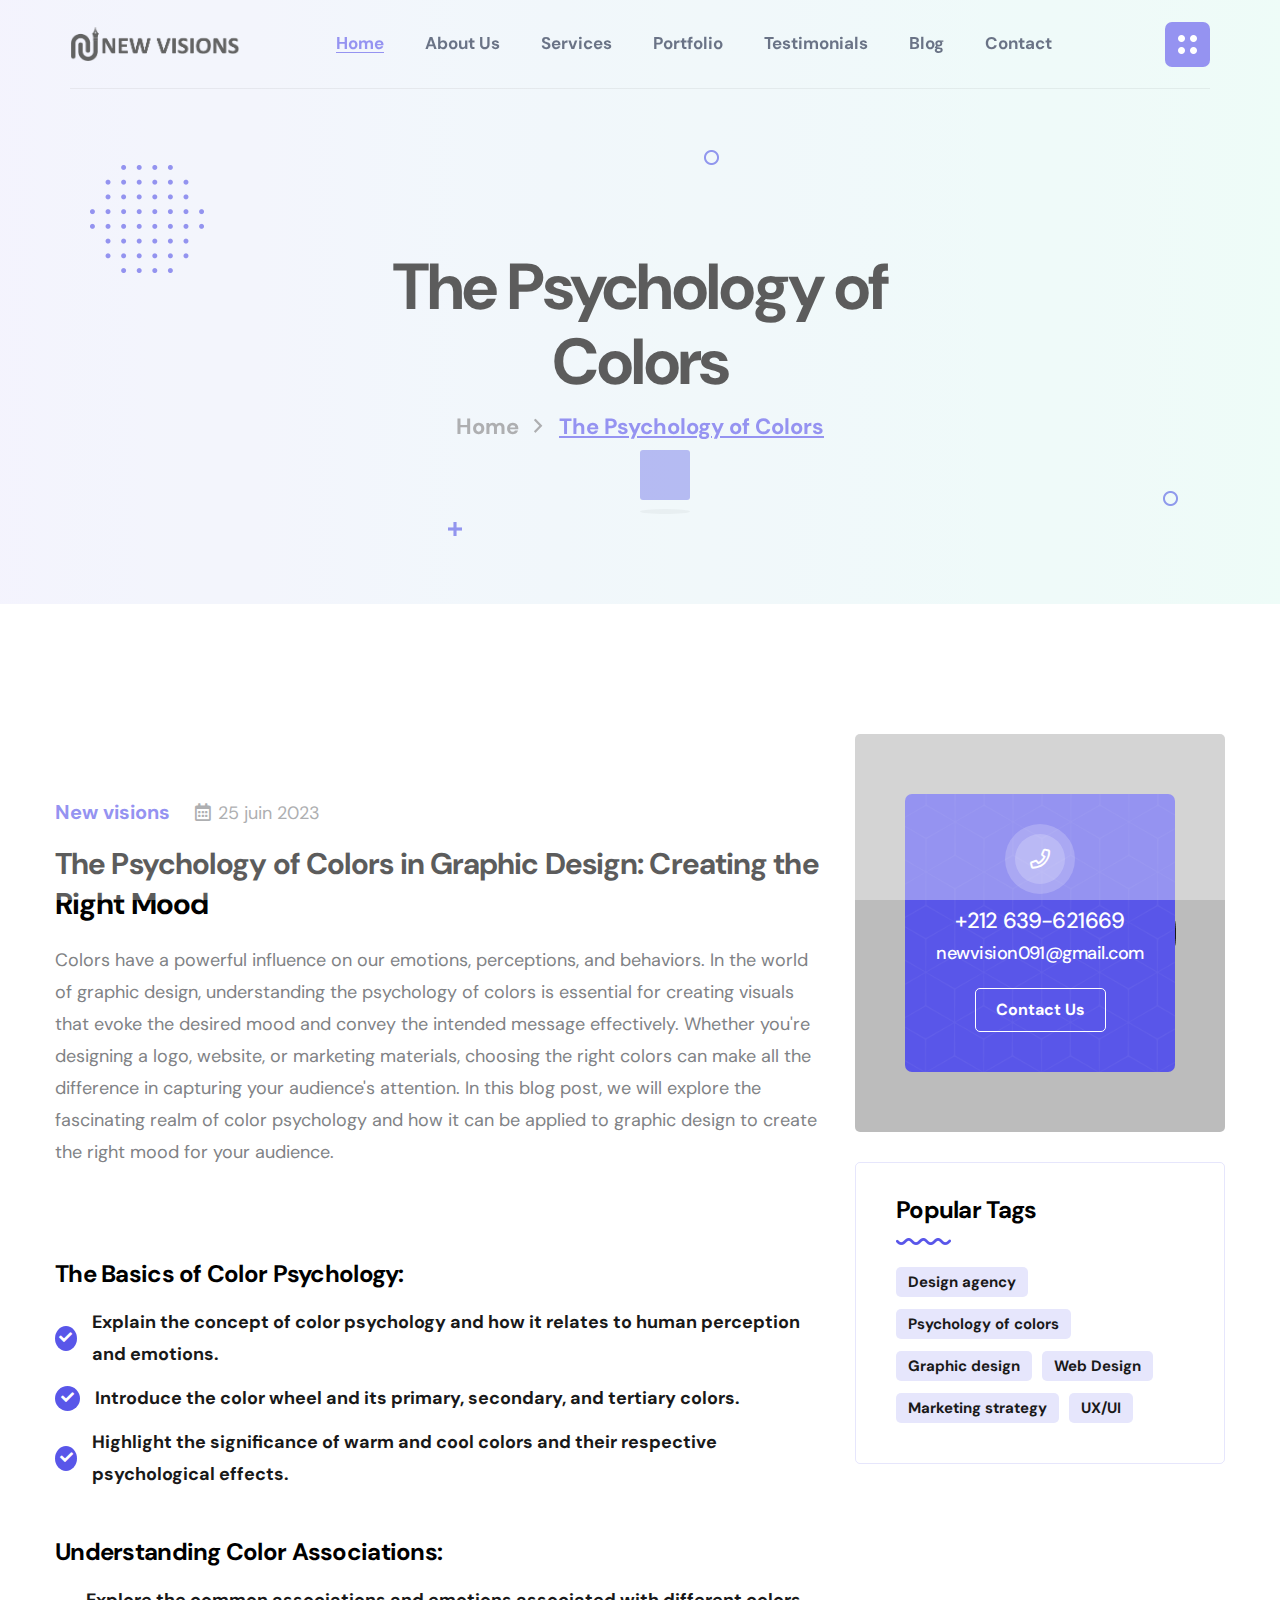
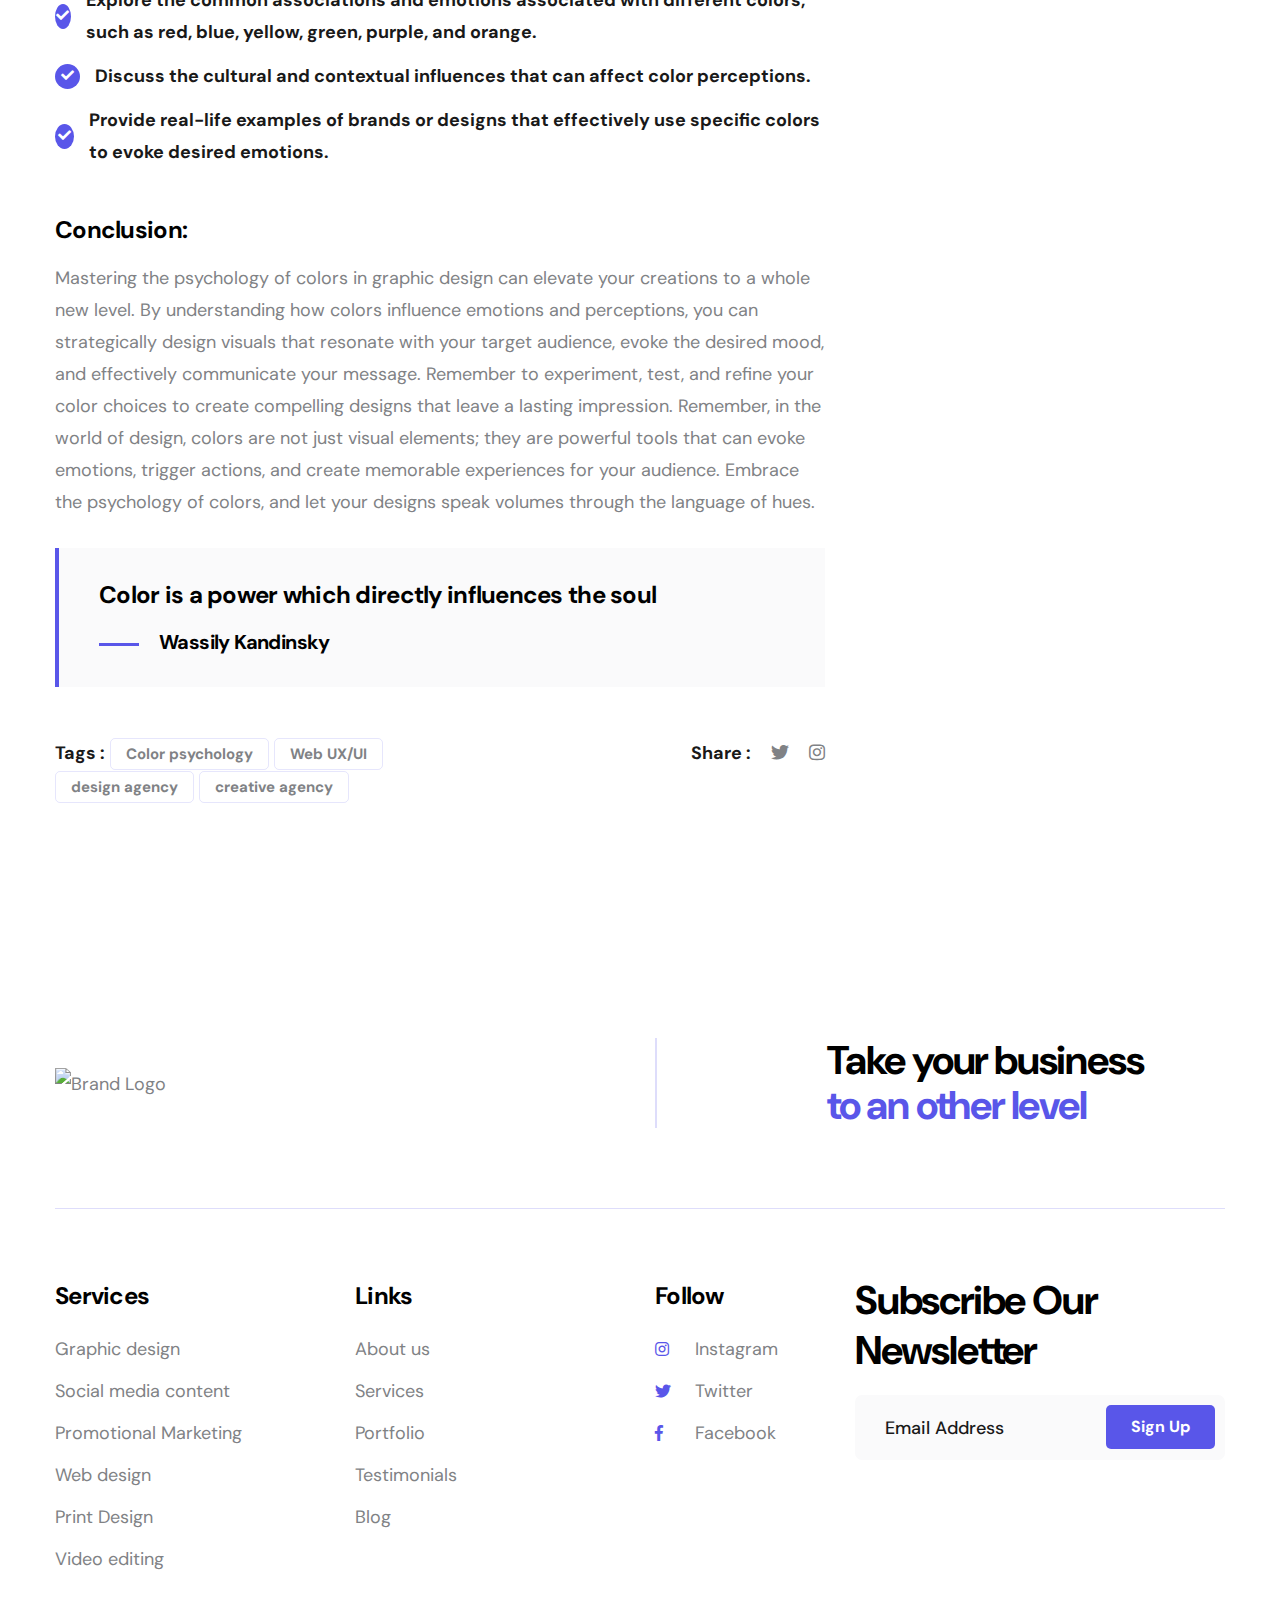
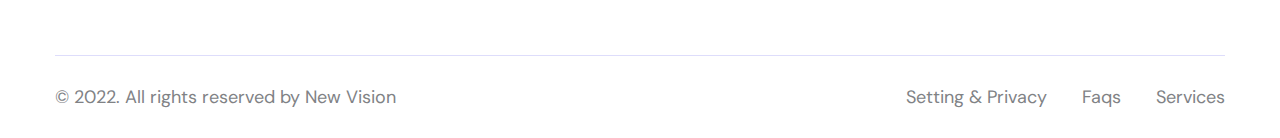
==== commit 81715af7: "Update blog-details.html" ====
--- a/blog-details.html
+++ b/blog-details.html
@@ -424,4 +424,4 @@
     <script src="assets/js/theme.js"></script>
 </body>
 
-</html>+</html>
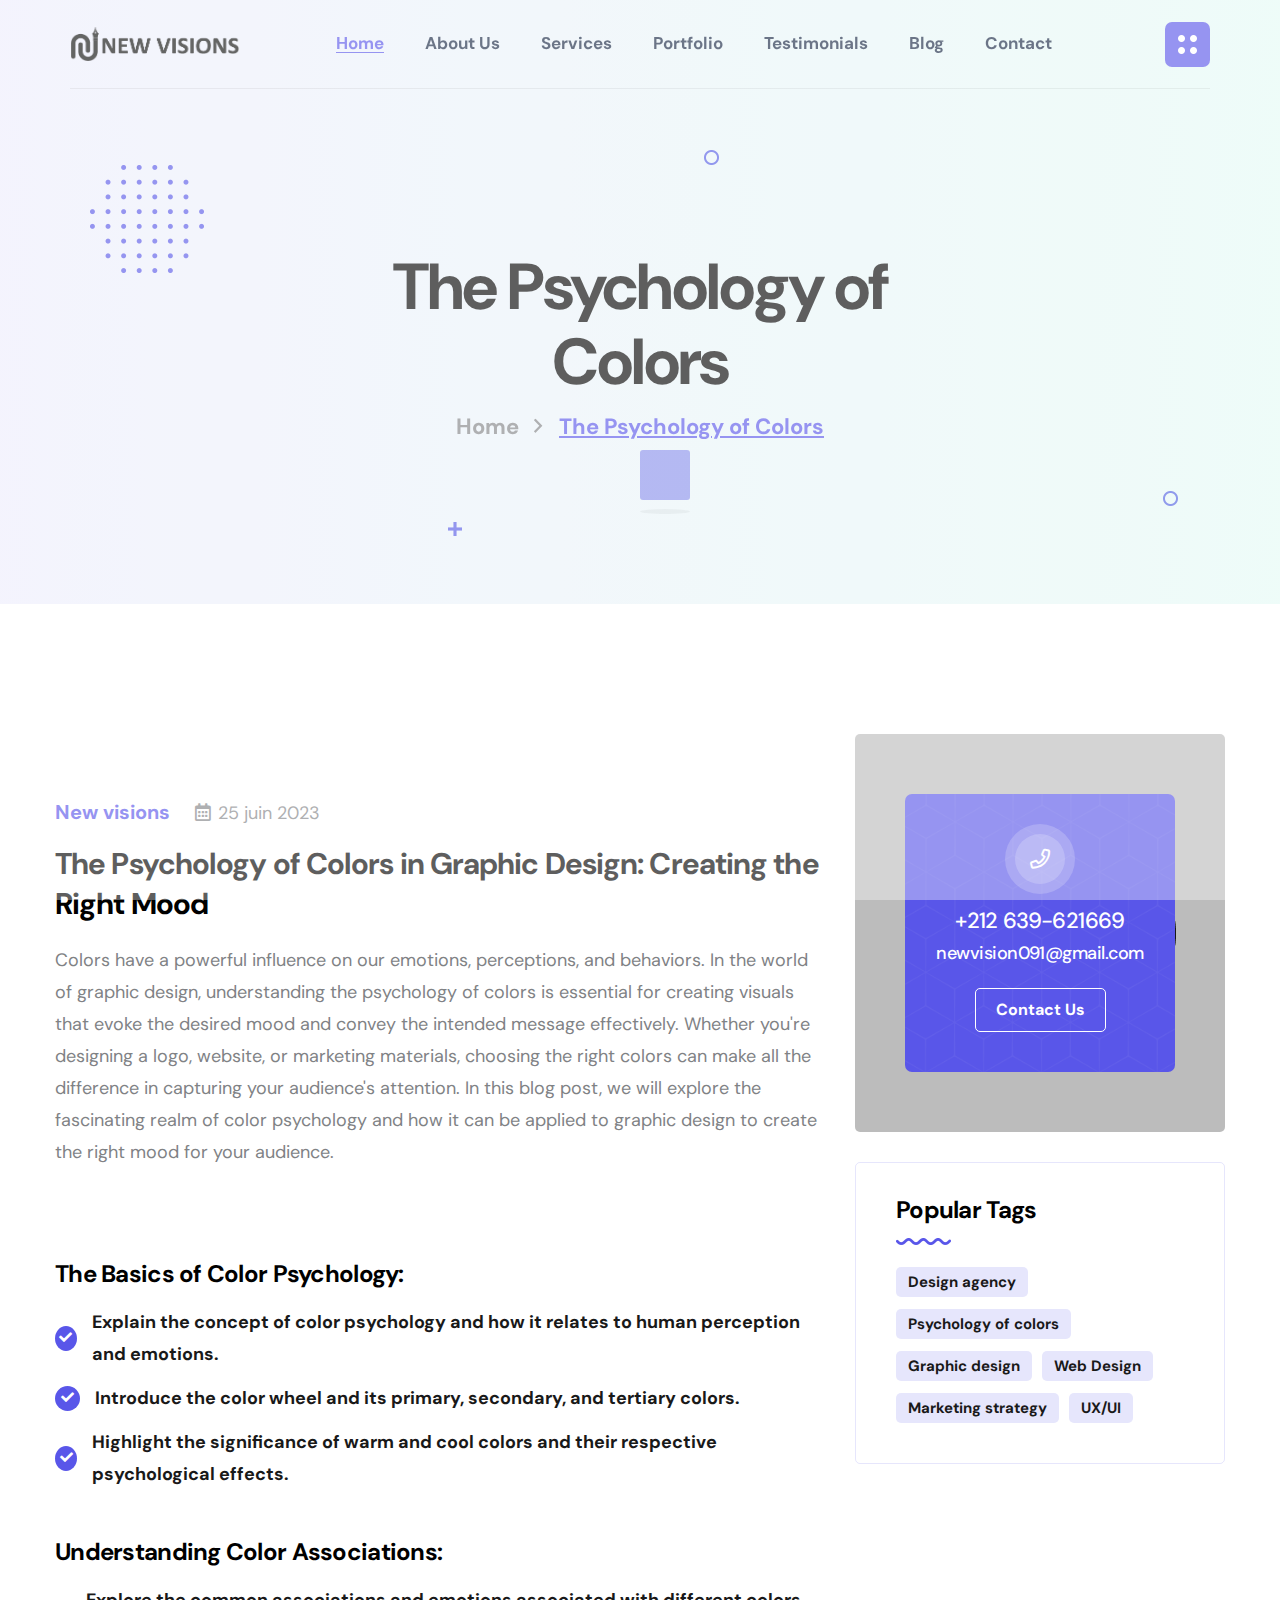
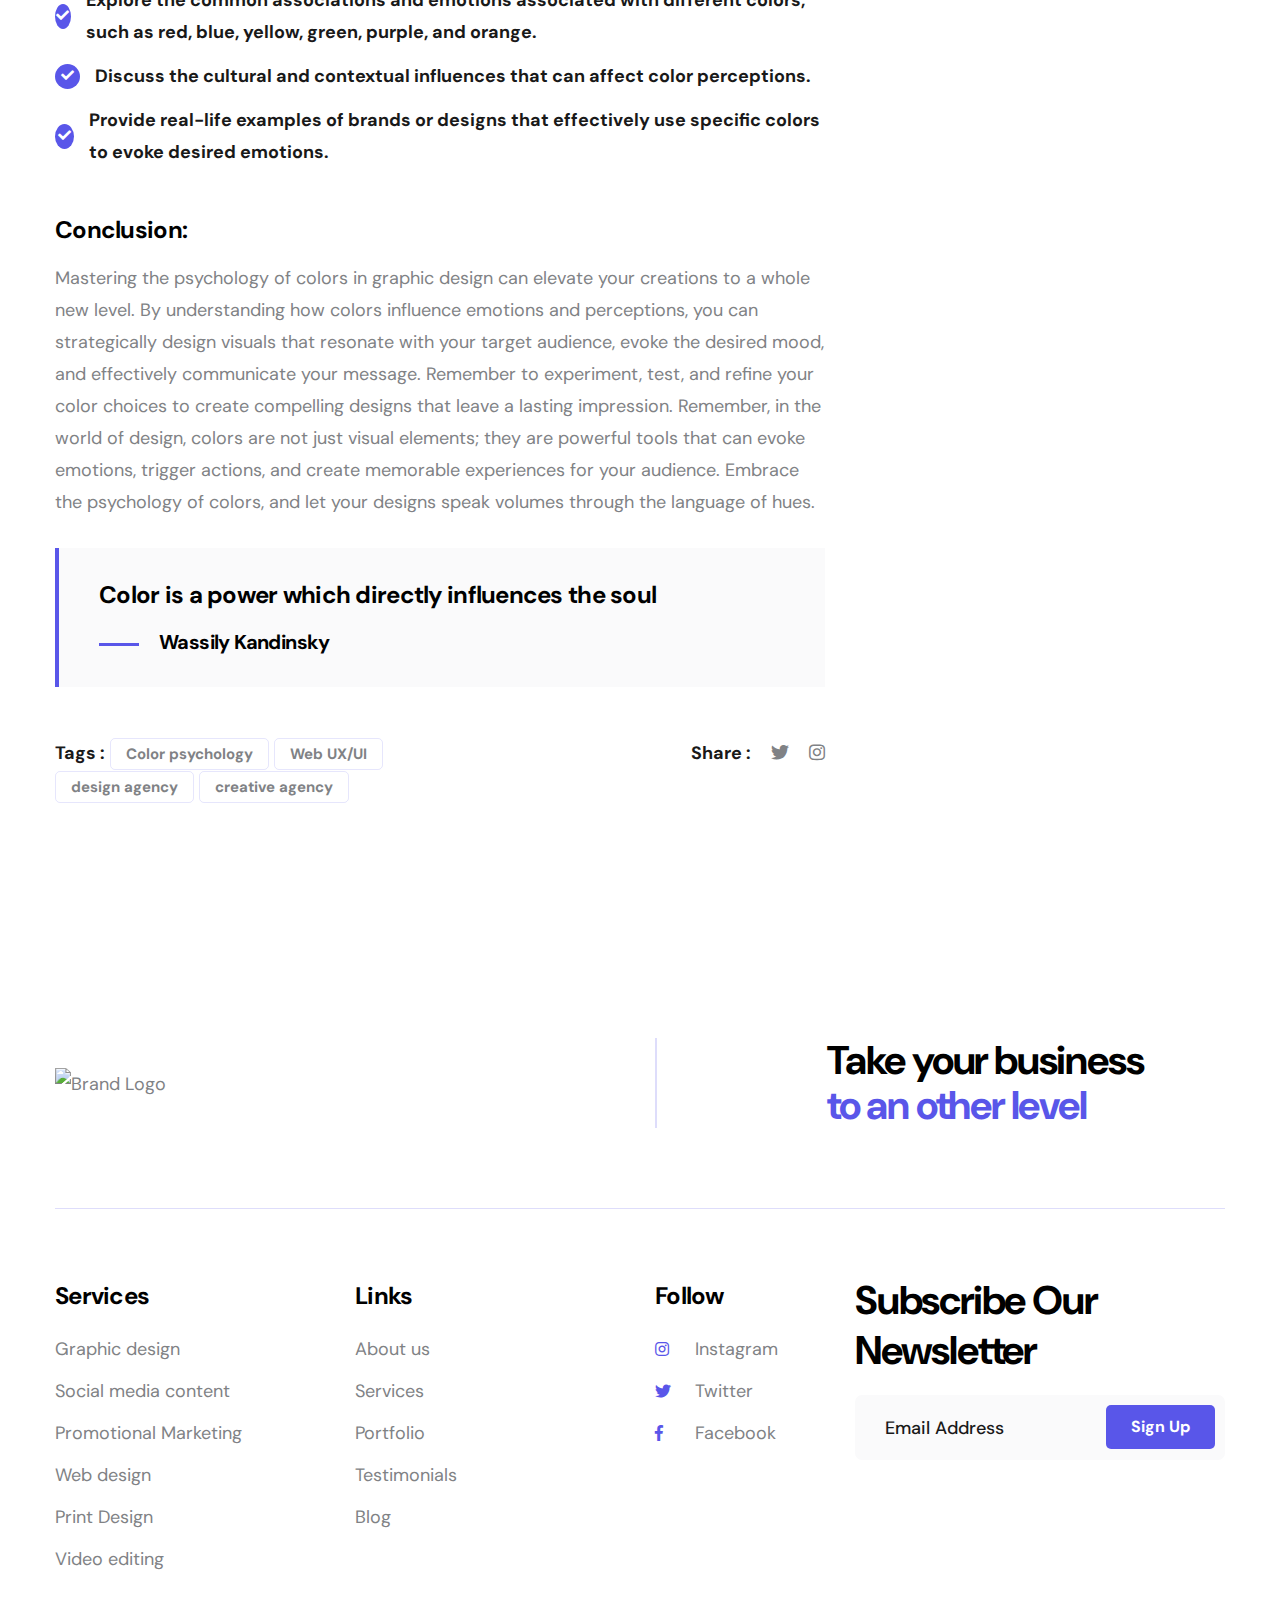
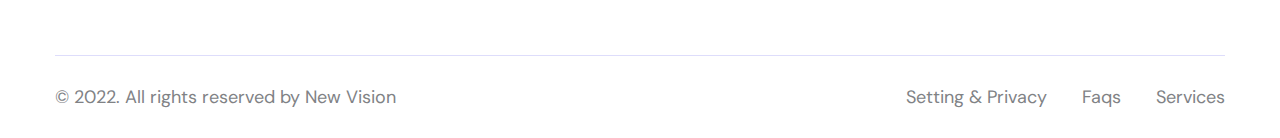
==== commit ff9edc33: "Update blog-details.html" ====
--- a/blog-details.html
+++ b/blog-details.html
@@ -53,7 +53,7 @@
                     </li>
                     <li>
                         <i class="fal fa-envelope-open"></i>
-                        <a href="mailto:newvision091@gmail.com"> newvision091@gmail.com</a>
+                        <a href="mailto:support@newvisions.agency">support@newvisions.agency</a>
                     </li>
                     <li>
                         <i class="fal fa-phone"></i>
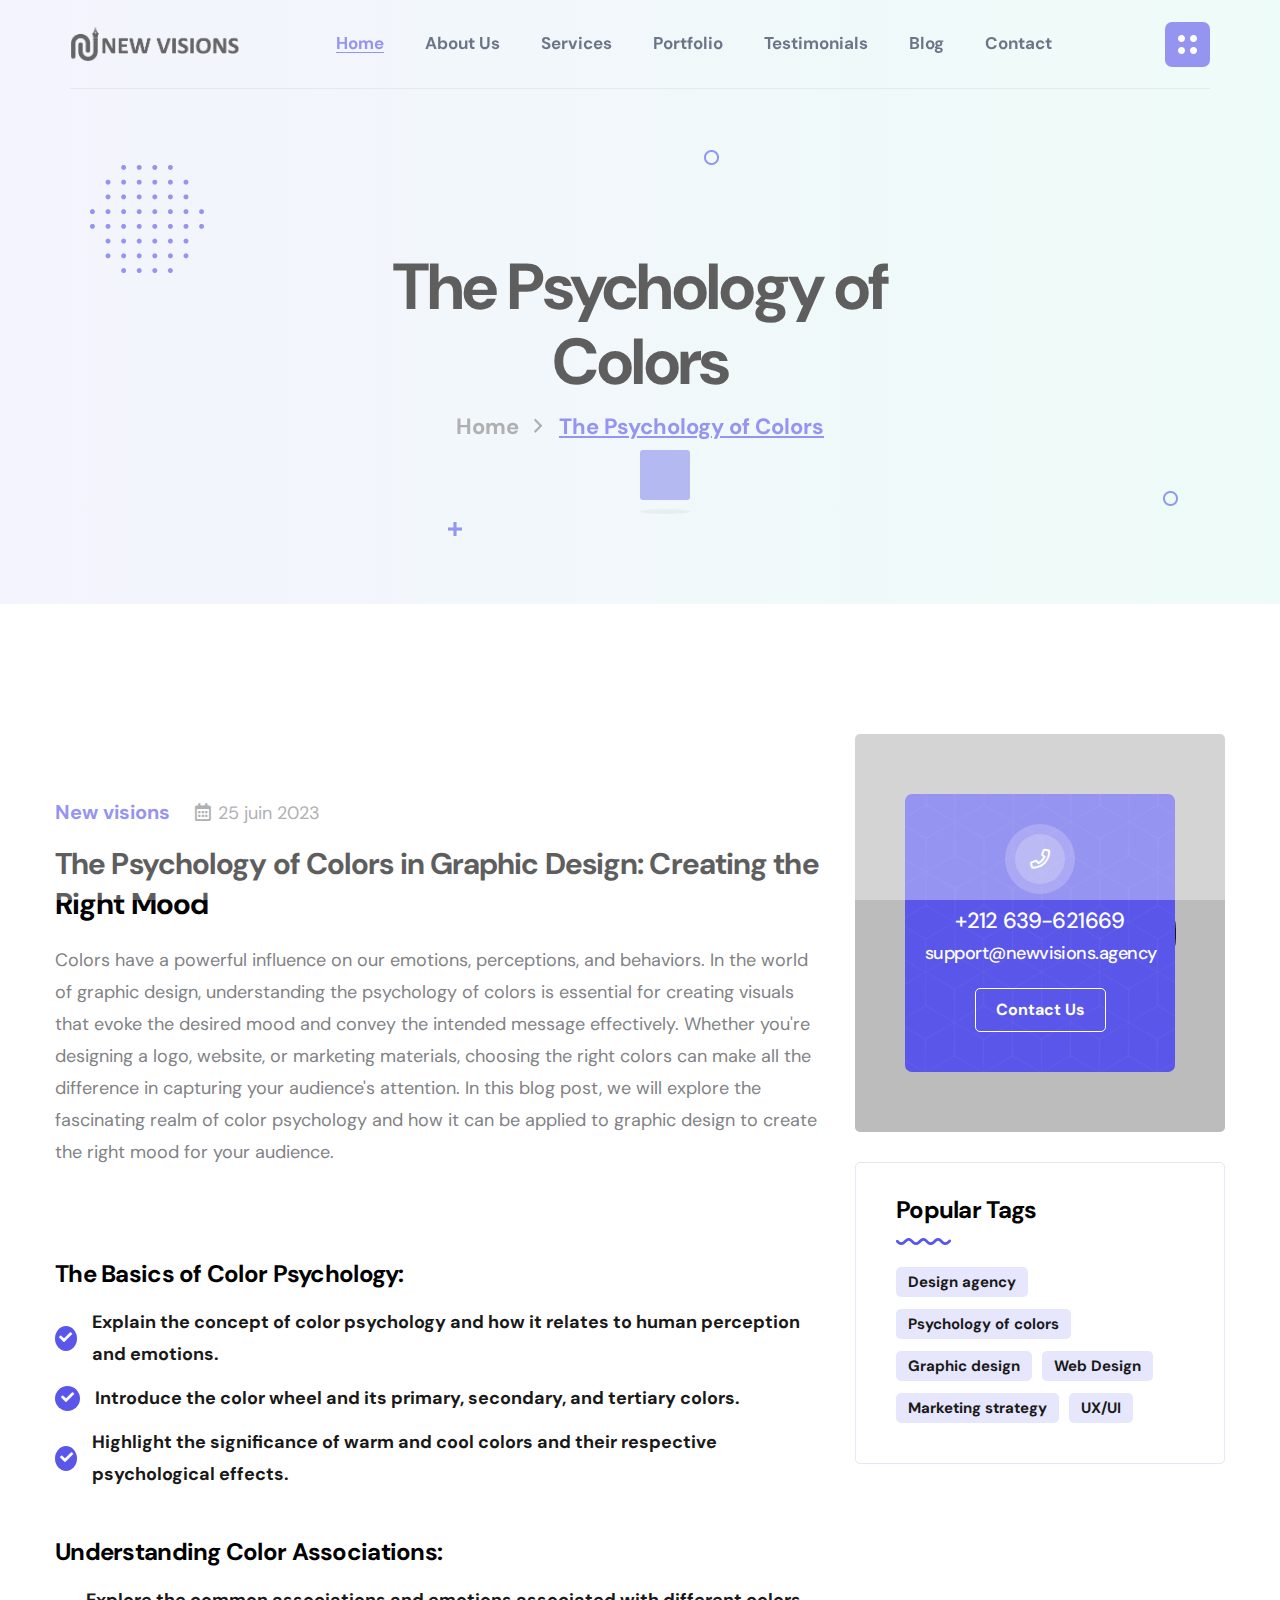
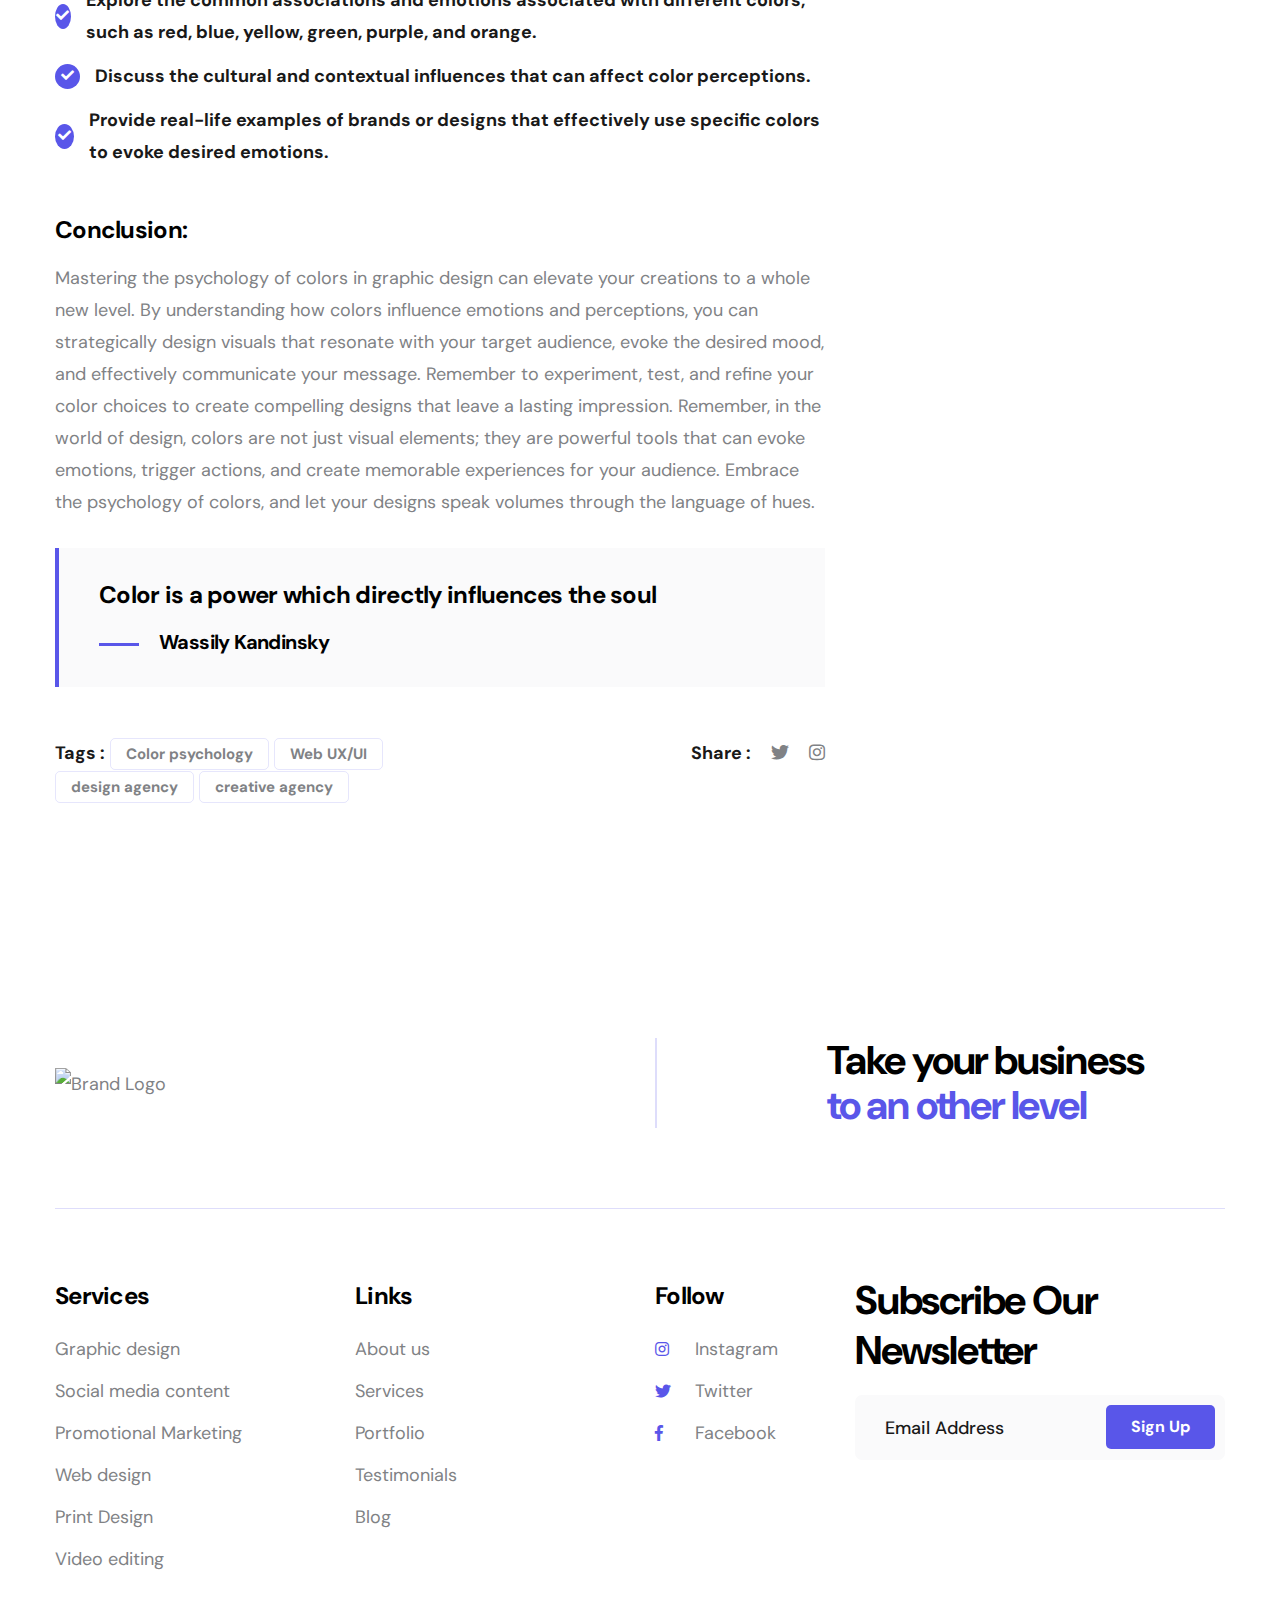
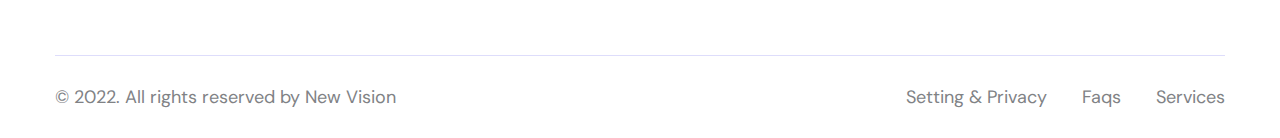
==== commit 523372f2: "Update blog-details.html" ====
--- a/blog-details.html
+++ b/blog-details.html
@@ -275,7 +275,7 @@
                                 </div>
                                 <div class="info">
                                     <h4><a href="tel:+01234567899">+212 639-621669</a></h4>
-                                    <h5><a href="mailto:support@gmail.com">newvision091@gmail.com</a></h5>
+                                    <h5><a href="mailto:support@gmail.com">support@newvisions.agency</a></h5>
                                     <a href="#" class="main-btn bordered-btn">Contact us</a>
                             </div>
                             </div>
